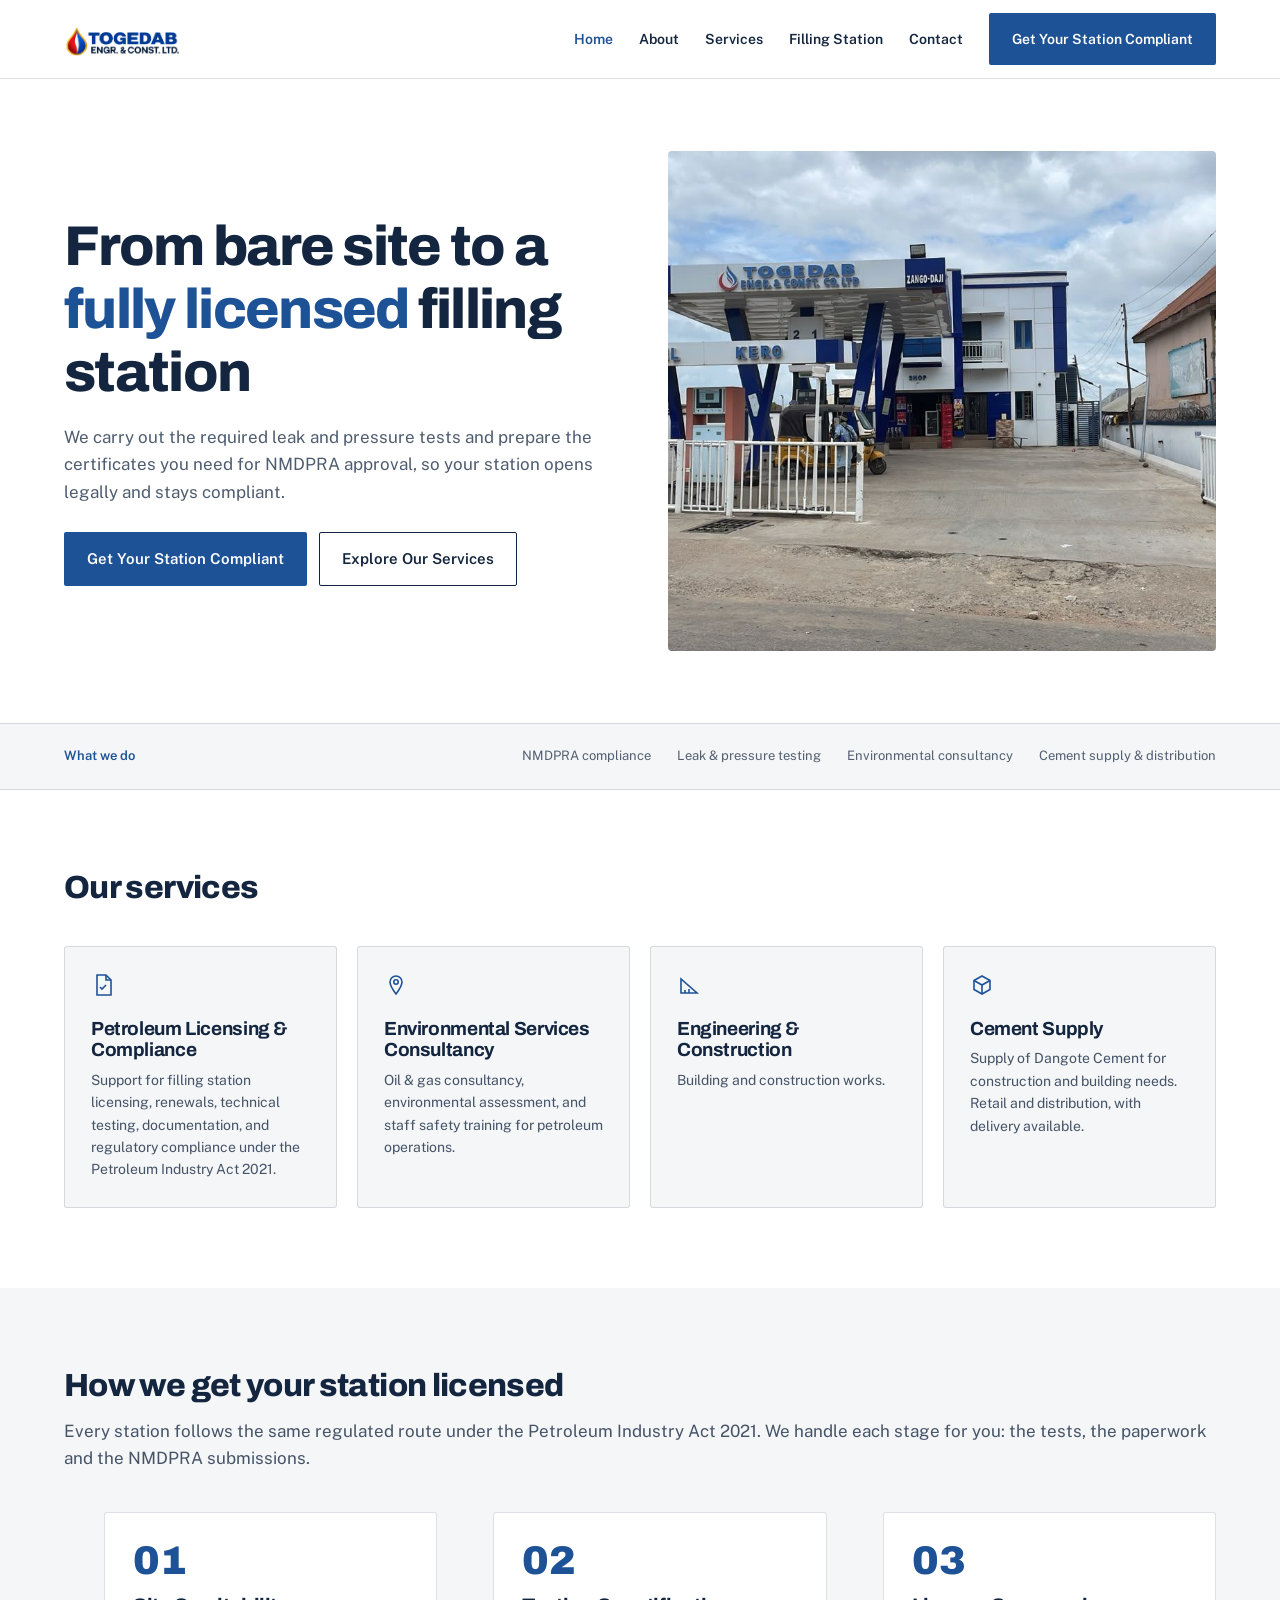
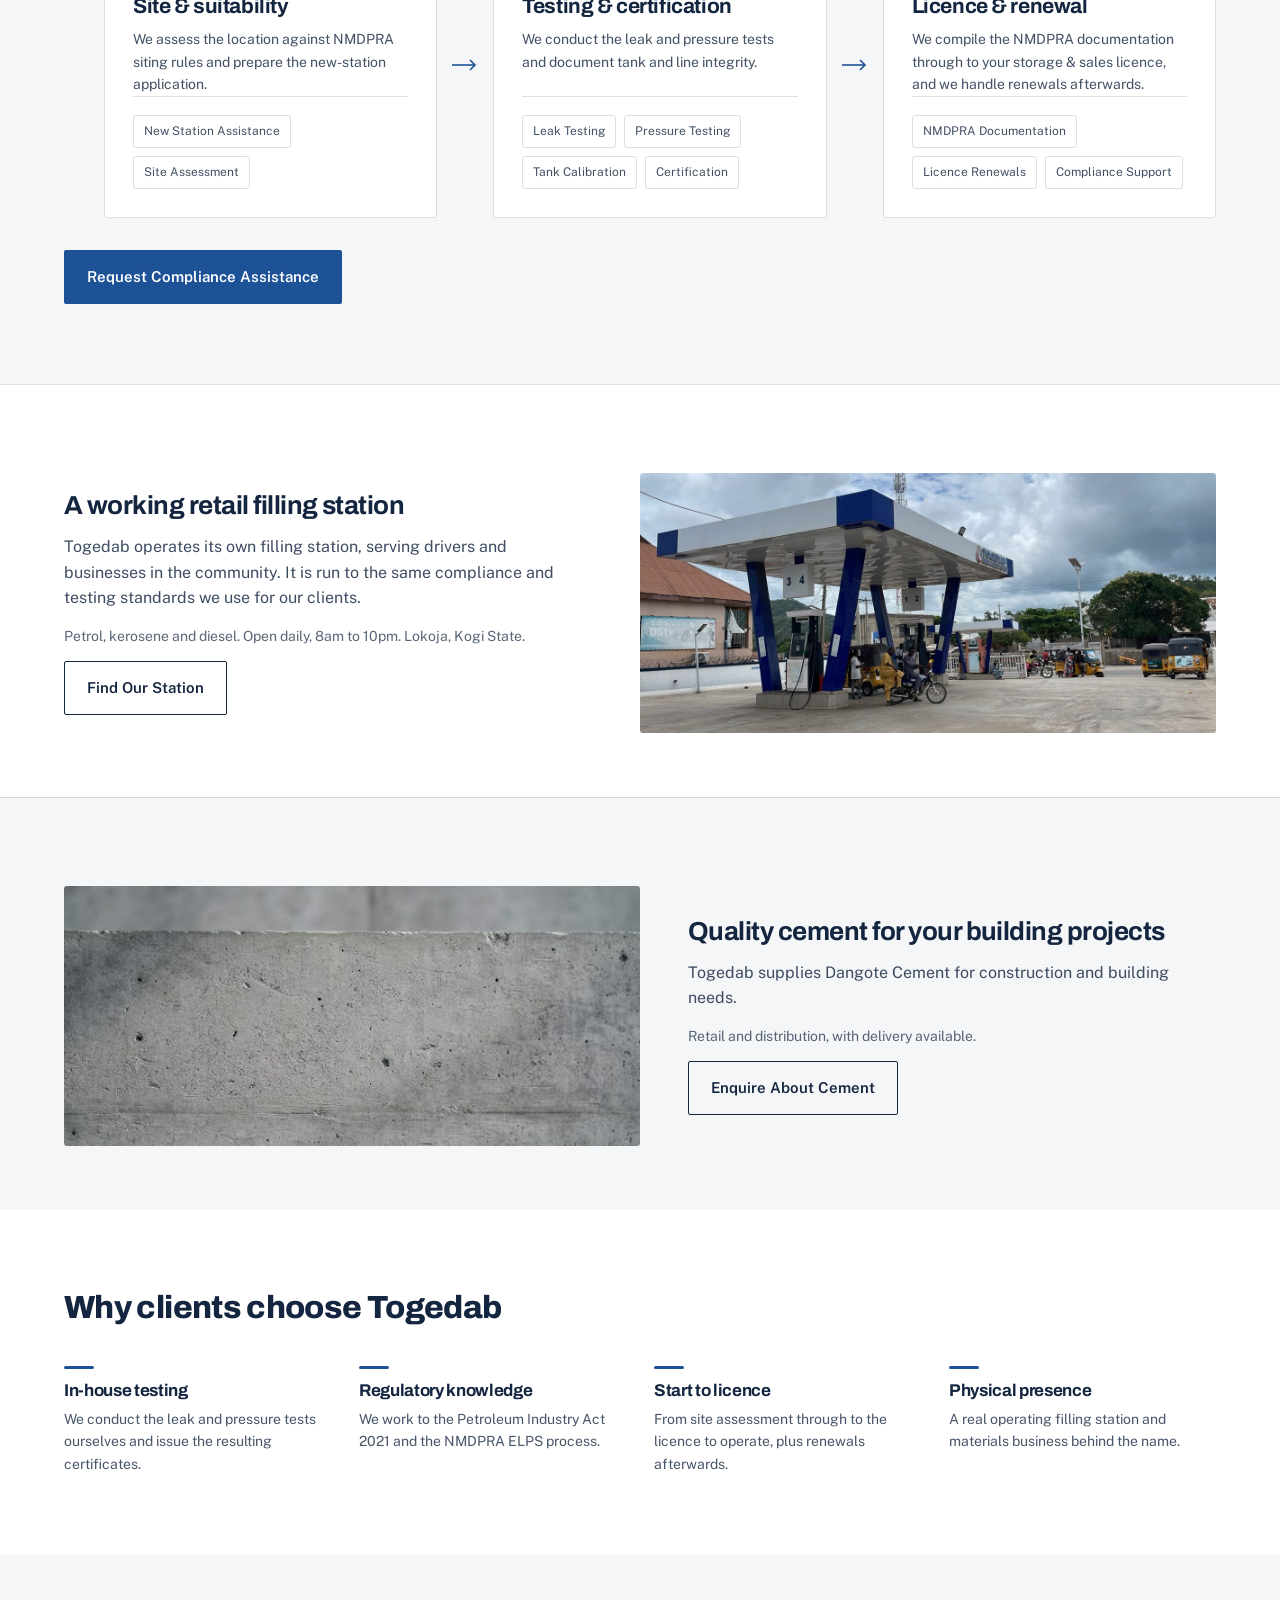
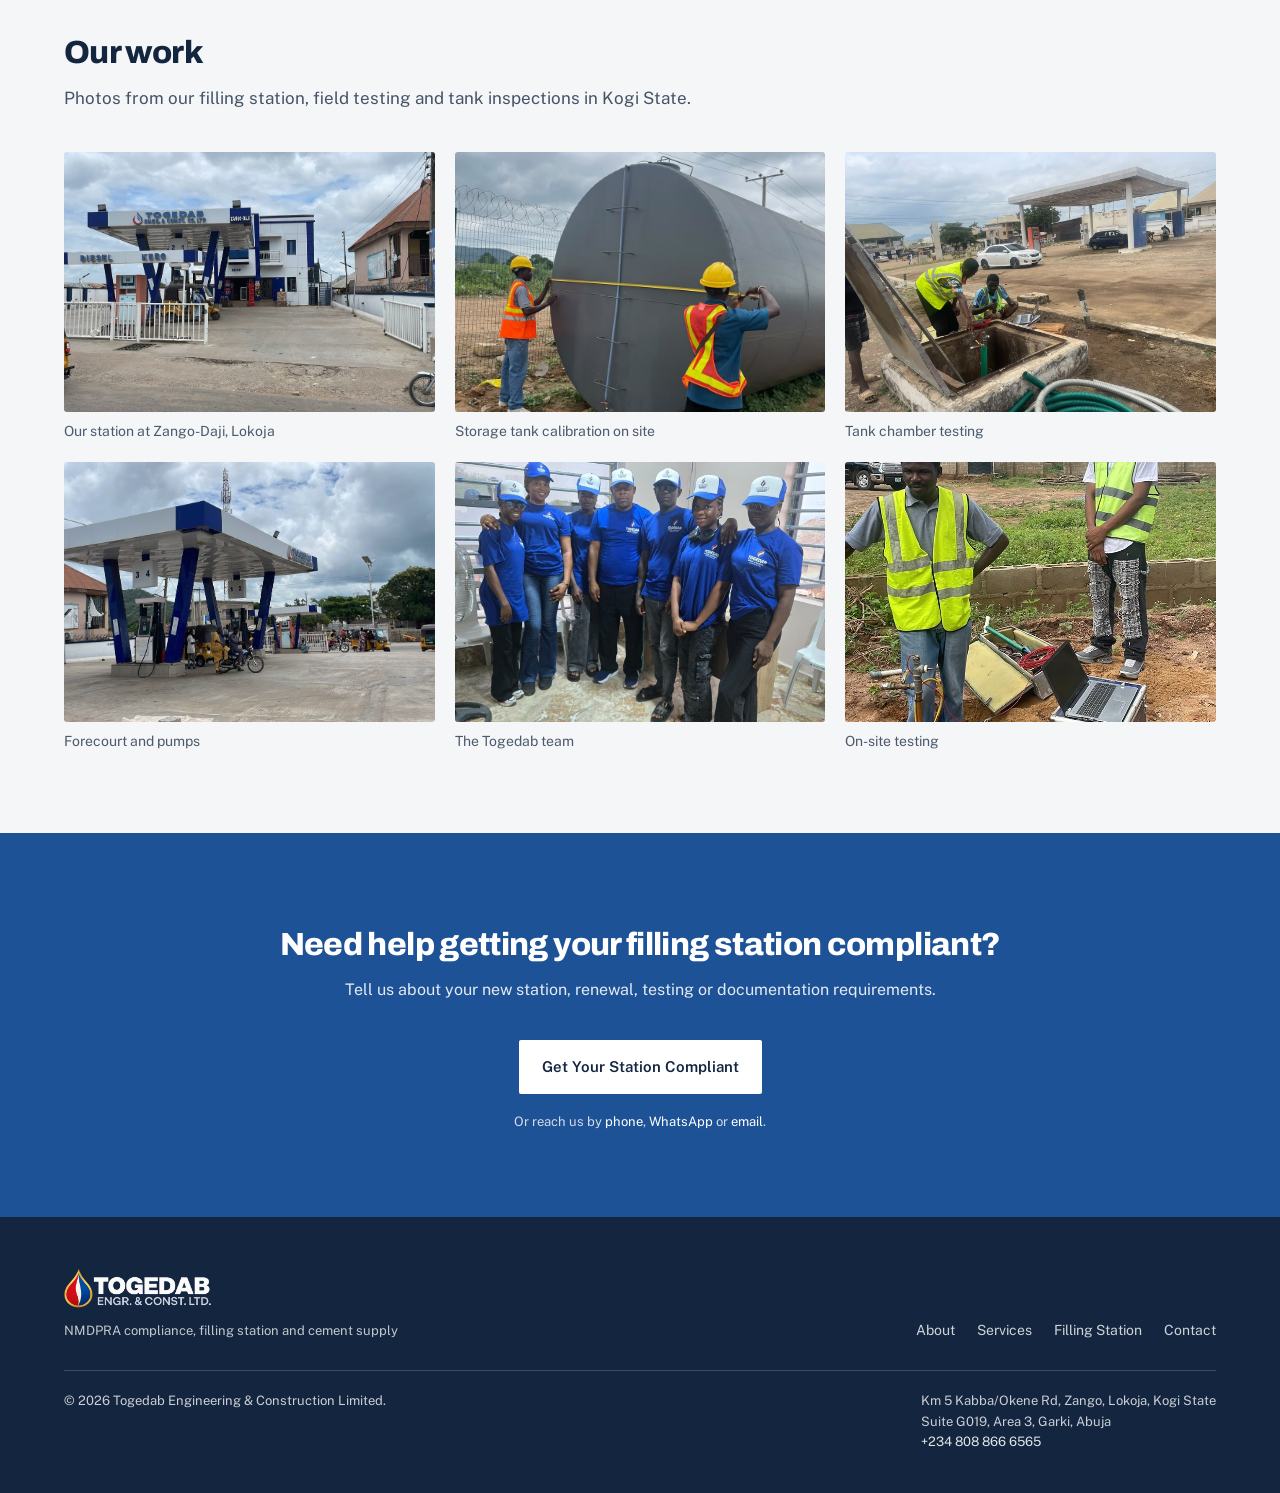
==== index.html @ 9b29d30e "Initial commit" ====
<!DOCTYPE html>
<html lang="en">
<head>
<meta charset="utf-8">
<meta name="viewport" content="width=device-width, initial-scale=1">
<title>Togedab Engineering &amp; Construction Limited | NMDPRA licensing &amp; compliance, Lokoja</title>
<meta name="description" content="Togedab helps filling-station owners meet NMDPRA licensing and compliance requirements, including leak and pressure testing, tank calibration and documentation. We also run our own station in Lokoja and supply Dangote Cement.">
<link rel="icon" href="images/favicon.png">
<link rel="preconnect" href="https://fonts.googleapis.com">
<link rel="preconnect" href="https://fonts.gstatic.com" crossorigin>
<link href="https://fonts.googleapis.com/css2?family=Archivo:wght@700;800;900&family=Public+Sans:wght@400;600;700&display=swap" rel="stylesheet">
<link rel="stylesheet" href="style.css">
</head>
<body>
<a class="skip-link" href="#main">Skip to content</a>

<header class="site-header">
  <div class="wrap">
    <a class="brand" href="index.html" aria-label="Togedab home">
      <img src="images/logo.png" alt="Togedab Engineering &amp; Construction Company Ltd">
    </a>
    <button class="nav-toggle" type="button" aria-expanded="false" aria-controls="primary-nav" aria-label="Menu">
      <svg width="24" height="24" viewBox="0 0 24 24" fill="none" stroke="currentColor" stroke-width="1.8"><path d="M3 6h18M3 12h18M3 18h18"/></svg>
    </button>
    <nav class="nav" id="primary-nav">
      <a href="index.html" aria-current="page">Home</a>
      <a href="about.html">About</a>
      <a href="services.html">Services</a>
      <a href="filling-station.html">Filling Station</a>
      <a href="contact.html">Contact</a>
      <a class="btn btn--primary" href="contact.html">Get Your Station Compliant</a>
    </nav>
  </div>
</header>

<main id="main">

  <!-- Hero -->
  <section class="hero">
    <div class="wrap">
      <div>
        <h1>From bare site to a <span class="accent">fully licensed</span> filling station</h1>
        <p class="lede">We carry out the required leak and pressure tests and prepare the certificates you need for NMDPRA approval, so your station opens legally and stays compliant.</p>
        <div class="hero-actions">
          <a class="btn btn--primary" href="contact.html">Get Your Station Compliant</a>
          <a class="btn btn--ghost" href="services.html">Explore Our Services</a>
        </div>
              </div>
      <div class="hero-photo">
        <img src="images/station-front.jpg" width="660" height="500"
             alt="The Togedab filling station at Zango-Daji, Lokoja, showing the branded forecourt canopy.">
      </div>
    </div>
  </section>

  <!-- Capabilities -->
  <div class="capabilities">
    <div class="wrap">
      <p class="label">What we do</p>
      <ul>
        <li>NMDPRA compliance</li>
        <li>Leak &amp; pressure testing</li>
        <li>Environmental consultancy</li>
        <li>Cement supply &amp; distribution</li>
      </ul>
    </div>
  </div>

  <!-- What we do -->
  <section class="section section--white">
    <div class="wrap">
      <div class="section-head">
        <h2>Our services</h2>
      </div>
      <div class="grid grid--4">
        <article class="card">
          <div class="icon"><svg width="24" height="24" viewBox="0 0 24 24" fill="none" stroke="currentColor" stroke-width="1.6"><path d="M6 2h9l5 5v15H6z"/><path d="M15 2v5h5"/><path d="M9 14l2 2 4-4"/></svg></div>
          <h3>Petroleum Licensing &amp; Compliance</h3>
          <p>Support for filling station licensing, renewals, technical testing, documentation, and regulatory compliance under the Petroleum Industry Act 2021.</p>
        </article>
        <article class="card">
          <div class="icon"><svg width="24" height="24" viewBox="0 0 24 24" fill="none" stroke="currentColor" stroke-width="1.6"><path d="M12 3a6 6 0 016 6c0 4-6 12-6 12S6 13 6 9a6 6 0 016-6z"/><circle cx="12" cy="9" r="2.2"/></svg></div>
          <h3>Environmental Services Consultancy</h3>
          <p>Oil &amp; gas consultancy, environmental assessment, and staff safety training for petroleum operations.</p>
        </article>
        <article class="card">
          <div class="icon"><svg width="24" height="24" viewBox="0 0 24 24" fill="none" stroke="currentColor" stroke-width="1.6"><path d="M4 20L20 20L4 6z"/><path d="M8 20v-3"/><path d="M12 20v-4"/></svg></div>
          <h3>Engineering &amp; Construction</h3>
          <p>Building and construction works.</p>
        </article>
        <article class="card">
          <div class="icon"><svg width="24" height="24" viewBox="0 0 24 24" fill="none" stroke="currentColor" stroke-width="1.6"><path d="M12 3l8 4.5v9L12 21l-8-4.5v-9z"/><path d="M4 7.5l8 4.5 8-4.5"/><path d="M12 12v9"/></svg></div>
          <h3>Cement Supply</h3>
          <p>Supply of Dangote Cement for construction and building needs. Retail and distribution, with delivery available.</p>
        </article>
      </div>
    </div>
  </section>

  <!-- Process -->
  <section class="section section--paper">
    <div class="wrap">
      <div class="section-head">
        <h2>How we get your station licensed</h2>
        <p>Every station follows the same regulated route under the Petroleum Industry Act 2021. We handle each stage for you: the tests, the paperwork and the NMDPRA submissions.</p>
      </div>

      <ol class="process">
        <li class="step">
          <span class="num">01</span>
          <h3>Site &amp; suitability</h3>
          <p>We assess the location against NMDPRA siting rules and prepare the new-station application.</p>
          <div class="tags"><span>New Station Assistance</span><span>Site Assessment</span></div>
        </li>
        <li class="arrow" aria-hidden="true">
          <svg width="26" height="14" viewBox="0 0 26 14" fill="none" stroke="currentColor" stroke-width="1.6"><path d="M0 7h23"/><path d="M18 2l5 5-5 5"/></svg>
        </li>
        <li class="step">
          <span class="num">02</span>
          <h3>Testing &amp; certification</h3>
          <p>We conduct the leak and pressure tests and document tank and line integrity.</p>
          <div class="tags"><span>Leak Testing</span><span>Pressure Testing</span><span>Tank Calibration</span><span>Certification</span></div>
        </li>
        <li class="arrow" aria-hidden="true">
          <svg width="26" height="14" viewBox="0 0 26 14" fill="none" stroke="currentColor" stroke-width="1.6"><path d="M0 7h23"/><path d="M18 2l5 5-5 5"/></svg>
        </li>
        <li class="step">
          <span class="num">03</span>
          <h3>Licence &amp; renewal</h3>
          <p>We compile the NMDPRA documentation through to your storage &amp; sales licence, and we handle renewals afterwards.</p>
          <div class="tags"><span>NMDPRA Documentation</span><span>Licence Renewals</span><span>Compliance Support</span></div>
        </li>
      </ol>

      <p style="margin-top:32px"><a class="btn btn--primary" href="contact.html">Request Compliance Assistance</a></p>
    </div>
  </section>

  <!-- Filling station -->
  <section class="split">
    <div class="split__copy">
      <h2>A working retail filling station</h2>
      <p>Togedab operates its own filling station, serving drivers and businesses in the community. It is run to the same compliance and testing standards we use for our clients.</p>
      <p class="meta">Petrol, kerosene and diesel. Open daily, 8am to 10pm. Lokoja, Kogi State.</p>
      <a class="btn btn--ghost" href="filling-station.html">Find Our Station</a>
    </div>
    <div class="split__media">
      <img src="images/forecourt.jpg" alt="Togedab filling station forecourt with fuel pumps and customers.">
    </div>
  </section>

  <!-- Cement -->
  <section class="split">
    <div class="split__media">
      <img src="images/cement.jpg" alt="Dangote Cement stock supplied by Togedab.">
    </div>
    <div class="split__copy">
      <h2>Quality cement for your building projects</h2>
      <p>Togedab supplies Dangote Cement for construction and building needs.</p>
      <p class="meta">Retail and distribution, with delivery available.</p>
      <a class="btn btn--ghost" href="contact.html">Enquire About Cement</a>
    </div>
  </section>

  <!-- Why -->
  <section class="section section--white">
    <div class="wrap">
      <div class="section-head">
        <h2>Why clients choose Togedab</h2>
      </div>
      <div class="points">
        <div class="point"><div class="rule"></div><h3>In-house testing</h3><p>We conduct the leak and pressure tests ourselves and issue the resulting certificates.</p></div>
        <div class="point"><div class="rule"></div><h3>Regulatory knowledge</h3><p>We work to the Petroleum Industry Act 2021 and the NMDPRA ELPS process.</p></div>
        <div class="point"><div class="rule"></div><h3>Start to licence</h3><p>From site assessment through to the licence to operate, plus renewals afterwards.</p></div>
        <div class="point"><div class="rule"></div><h3>Physical presence</h3><p>A real operating filling station and materials business behind the name.</p></div>
      </div>
    </div>
  </section>

  <!-- Proof of work -->
  <section class="section section--paper">
    <div class="wrap">
      <div class="section-head">
        <h2>Our work</h2>
        <p>Photos from our filling station, field testing and tank inspections in Kogi State.</p>
      </div>
      <div class="gallery">
        <figure class="shot"><img src="images/station-front.jpg" alt="Togedab station at Zango-Daji, Lokoja."><figcaption>Our station at Zango-Daji, Lokoja</figcaption></figure>
        <figure class="shot"><img src="images/tank-calibration.jpg" alt="Technicians measuring a storage tank during calibration."><figcaption>Storage tank calibration on site</figcaption></figure>
        <figure class="shot"><img src="images/tank-chamber.jpg" alt="Staff working in an open tank chamber during testing."><figcaption>Tank chamber testing</figcaption></figure>
        <figure class="shot"><img src="images/forecourt.jpg" alt="Forecourt and fuel pumps at the Togedab station."><figcaption>Forecourt and pumps</figcaption></figure>
        <figure class="shot"><img src="images/team.jpg" alt="The Togedab team in branded uniforms."><figcaption>The Togedab team</figcaption></figure>
        <figure class="shot"><img src="images/onsite-testing.jpg" alt="Field technicians with testing equipment on site."><figcaption>On-site testing</figcaption></figure>
      </div>
    </div>
  </section>

  <!-- CTA -->
  <section class="cta-band">
    <div class="wrap">
      <h2>Need help getting your filling station compliant?</h2>
      <p>Tell us about your new station, renewal, testing or documentation requirements.</p>
      <p><a class="btn btn--onDark" href="contact.html">Get Your Station Compliant</a></p>
      <p class="channels">
        Or reach us by <a href="tel:+2348088666565">phone</a>,
        <a href="https://wa.me/2347034444424">WhatsApp</a> or
        <a href="mailto:togedabtea@gmail.com">email</a>.
      </p>
    </div>
  </section>

</main>

<footer class="site-footer">
  <div class="wrap">
    <div class="top">
      <div>
        <img class="logo" src="images/logo-light.png" alt="Togedab Engineering &amp; Construction Company Ltd">
        <p class="tagline">NMDPRA compliance, filling station and cement supply</p>
      </div>
      <nav aria-label="Footer">
        <a href="about.html">About</a>
        <a href="services.html">Services</a>
        <a href="filling-station.html">Filling Station</a>
        <a href="contact.html">Contact</a>
      </nav>
    </div>
    <hr>
    <div class="bottom">
      <p>&copy; <span data-year>2026</span> Togedab Engineering &amp; Construction Limited.</p>
      <p>Km 5 Kabba/Okene Rd, Zango, Lokoja, Kogi State<br>Suite G019, Area 3, Garki, Abuja<br><a href="tel:+2348088666565">+234 808 866 6565</a></p>
    </div>
  </div>
</footer>

<div class="action-bar">
  <a class="icon-btn" href="tel:+2348088666565" aria-label="Call Togedab">
    <svg width="22" height="22" viewBox="0 0 24 24" fill="none" stroke="currentColor" stroke-width="1.7"><path d="M22 16.9v3a2 2 0 01-2.2 2 19.8 19.8 0 01-8.6-3.1 19.5 19.5 0 01-6-6 19.8 19.8 0 01-3.1-8.7A2 2 0 014.1 2h3a2 2 0 012 1.7c.1.9.3 1.8.6 2.6a2 2 0 01-.5 2.1L8 9.6a16 16 0 006 6l1.2-1.2a2 2 0 012.1-.5c.8.3 1.7.5 2.6.6a2 2 0 011.7 2z"/></svg>
  </a>
  <a class="icon-btn" href="https://wa.me/2347034444424" aria-label="Message Togedab on WhatsApp">
    <svg width="22" height="22" viewBox="0 0 24 24" fill="none" stroke="#1FA855" stroke-width="1.7"><path d="M21 11.5a8.5 8.5 0 01-12.5 7.5L3 21l2-5.5A8.5 8.5 0 1121 11.5z"/></svg>
  </a>
  <a class="btn btn--primary" href="contact.html">Get Your Station Compliant</a>
</div>

<script src="main.js"></script>
</body>
</html>
---- style.css ----
/* Togedab Engineering & Construction Limited */

:root {
  /* Colour */
  --ink:        #13253F;   /* deep navy: body text, dark sections */
  --primary:    #1E5296;   /* logo blue: buttons, links, accents */
  --primary-2:  #2E68B4;   /* hover / lighter royal */
  --white:      #FFFFFF;
  --paper:      #F5F6F7;   /* light grey section background */
  --flame:      #C43B2C;   /* logo red: logo only, never UI */
  --line:       rgba(19, 37, 63, 0.14);
  --line-dark:  rgba(255, 255, 255, 0.18);

  /* Type */
  --display: "Archivo", "Segoe UI", system-ui, sans-serif;
  --body:    "Public Sans", "Segoe UI", system-ui, sans-serif;

  /* Space */
  --gutter: 64px;
  --section-y: 80px;
  --radius: 3px;
  --maxw: 1312px;
}

/* ---------- Reset ---------- */
*, *::before, *::after { box-sizing: border-box; }
html { -webkit-text-size-adjust: 100%; scroll-behavior: smooth; }
body {
  margin: 0;
  font-family: var(--body);
  font-size: 16px;
  line-height: 1.6;
  color: var(--ink);
  background: var(--white);
  -webkit-font-smoothing: antialiased;
}
img { max-width: 100%; display: block; }
a { color: var(--primary); text-decoration: none; }
a:hover { text-decoration: underline; }
h1, h2, h3, h4 { font-family: var(--display); margin: 0; line-height: 1.12; letter-spacing: -0.02em; }
p { margin: 0; }
ul { margin: 0; padding: 0; list-style: none; }

/* Accessible focus: visible on both light and dark backgrounds */
:focus-visible {
  outline: 3px solid var(--primary-2);
  outline-offset: 2px;
  border-radius: 2px;
}
.section--dark :focus-visible,
.site-footer :focus-visible { outline-color: #9CC3F0; }

.skip-link {
  position: absolute; left: -9999px; top: 0;
  background: var(--primary); color: #fff; padding: 12px 18px; z-index: 200;
}
.skip-link:focus { left: 8px; top: 8px; }

/* ---------- Layout ---------- */
.wrap { max-width: var(--maxw); margin: 0 auto; padding: 0 var(--gutter); }
.section { padding: var(--section-y) 0; }
.section--paper { background: var(--paper); }
.section--white { background: var(--white); }
.section--dark { background: var(--ink); color: var(--white); }
.section--primary { background: var(--primary); color: var(--white); }

.section-head { margin-bottom: 40px; }
.eyebrow {
  font-family: var(--body);
  font-size: 13px;
  font-weight: 600;
  color: var(--primary);
  margin-bottom: 10px;
}
.section--dark .eyebrow, .section--primary .eyebrow { color: rgba(255,255,255,.8); }
.section-head h2 { font-size: clamp(26px, 3.2vw, 32px); font-weight: 800; }
.section-head p { margin-top: 14px; color: rgba(19,37,63,.78); font-size: 17px; }
.section--dark .section-head p, .section--primary .section-head p { color: rgba(255,255,255,.85); }

/* ---------- Header ---------- */
.site-header {
  position: sticky; top: 0; z-index: 100;
  background: var(--white);
  border-bottom: 1px solid var(--line);
}
.site-header .wrap {
  display: flex; align-items: center; justify-content: space-between;
  min-height: 78px; gap: 24px;
}
.brand { display: inline-flex; align-items: center; }
.brand img { height: 34px; width: auto; }
.nav { display: flex; align-items: center; gap: 26px; }
.nav a { color: var(--ink); font-size: 14px; font-weight: 600; text-decoration: none; }
.nav a:hover { color: var(--primary); text-decoration: none; }
.nav a[aria-current="page"] { color: var(--primary); }
.nav a.btn--primary, .nav a.btn--primary:hover { color: #fff; }

.nav-toggle {
  display: none; background: none; border: 0; padding: 8px; cursor: pointer;
  color: var(--ink);
}

/* ---------- Buttons ---------- */
.btn {
  display: inline-flex; align-items: center; justify-content: center;
  padding: 14px 22px; border-radius: 2px;
  font-family: var(--body); font-size: 15px; font-weight: 600;
  border: 1px solid transparent; cursor: pointer; text-decoration: none;
  transition: background-color .18s ease, color .18s ease, border-color .18s ease;
}
.btn:hover { text-decoration: none; }
.btn--primary { background: var(--primary); color: #fff; }
.btn--primary:hover { background: var(--primary-2); }
.btn--ghost { background: transparent; color: var(--ink); border-color: var(--ink); }
.btn--ghost:hover { background: var(--ink); color: #fff; }
.btn--onDark { background: #fff; color: var(--ink); }
.btn--onDark:hover { background: var(--paper); }
.btn--block { width: 100%; }

/* ---------- Hero ---------- */
.hero { background: var(--white); padding: 72px 0; }
.hero .wrap { display: grid; grid-template-columns: 1fr 1fr; gap: 56px; align-items: center; }
.hero h1 { font-size: clamp(34px, 5vw, 56px); font-weight: 800; letter-spacing: -0.03em; }
.hero h1 .accent { color: var(--primary); }
.hero p.lede { margin-top: 20px; color: rgba(19,37,63,.75); font-size: 17px; }
.hero-actions { display: flex; flex-wrap: wrap; gap: 12px; margin-top: 26px; }
.hero-meta { margin-top: 22px; font-size: 13px; color: rgba(19,37,63,.62); }
.hero-photo { border-radius: 4px; overflow: hidden; }
.hero-photo img { width: 100%; height: 500px; object-fit: cover; }

/* ---------- Capability strip ---------- */
.capabilities { background: var(--paper); border-block: 1px solid var(--line); }
.capabilities .wrap {
  display: flex; flex-wrap: wrap; align-items: center; justify-content: space-between;
  gap: 16px 28px; padding-block: 22px;
}
.capabilities .label { font-size: 13px; font-weight: 600; color: var(--primary); }
.capabilities ul { display: flex; flex-wrap: wrap; gap: 14px 26px; }
.capabilities li { font-size: 13px; color: rgba(19,37,63,.72); }

/* ---------- Card grids ---------- */
.grid { display: grid; gap: 20px; }
.grid--4 { grid-template-columns: repeat(4, 1fr); }
.grid--3 { grid-template-columns: repeat(3, 1fr); }
.grid--2 { grid-template-columns: repeat(2, 1fr); }

.card {
  background: var(--paper);
  border: 1px solid var(--line);
  border-radius: var(--radius);
  padding: 26px;
}
.section--paper .card { background: var(--white); }
.card .icon { color: var(--primary); margin-bottom: 14px; }
.card h3 { font-size: 19px; font-weight: 700; margin-bottom: 8px; }
.card p { font-size: 14px; color: rgba(19,37,63,.78); }

/* ---------- Process ---------- */
.process { display: grid; grid-template-columns: 1fr auto 1fr auto 1fr; align-items: stretch; gap: 0; }
.step {
  background: var(--white); border: 1px solid var(--line); border-radius: var(--radius);
  padding: 28px; display: flex; flex-direction: column;
}
.step .num { font-family: var(--display); font-size: 40px; font-weight: 900; color: var(--primary); line-height: 1; }
.step h3 { font-size: 21px; font-weight: 700; margin: 14px 0 10px; }
.step p { font-size: 14px; color: rgba(19,37,63,.8); }
.step .tags { display: flex; flex-wrap: wrap; gap: 8px; margin-top: auto; padding-top: 18px; border-top: 1px solid var(--line); }
.step .tags span {
  font-size: 12px; padding: 6px 10px; border: 1px solid var(--line);
  border-radius: 3px; color: rgba(19,37,63,.8);
}
.arrow { display: flex; align-items: center; justify-content: center; width: 56px; color: var(--primary); }

/* ---------- Split sections ---------- */
.split {
  display: grid; grid-template-columns: 1fr 1fr; align-items: center;
  padding: 88px max(var(--gutter), calc((100% - var(--maxw)) / 2 + var(--gutter))) 64px;
  border-top: 1px solid var(--line);
}
.split + .split { background: var(--paper); }
.split__media { height: 260px; border-radius: var(--radius); overflow: hidden; background: var(--paper); }
.split__media img { width: 100%; height: 100%; object-fit: cover; }
.split__copy { padding: 0 0 0 48px; display: flex; flex-direction: column; justify-content: center; gap: 14px; }
.split__copy:first-child { padding: 0 48px 0 0; }
.split__copy h2 { font-size: clamp(22px, 2.6vw, 26px); font-weight: 700; }
.split__copy p { color: rgba(19,37,63,.82); }
.split__copy .meta { font-size: 14px; color: rgba(19,37,63,.7); }
.split__copy .btn { align-self: flex-start; }

/* ---------- Why / points ---------- */
.points { display: grid; grid-template-columns: repeat(4, 1fr); gap: 28px; }
.point .rule { width: 30px; height: 3px; background: var(--primary); border-radius: 2px; margin-bottom: 12px; }
.point h3 { font-size: 17px; font-weight: 700; margin-bottom: 8px; }
.point p { font-size: 14px; color: rgba(19,37,63,.78); }

/* ---------- Gallery ---------- */
.gallery { display: grid; grid-template-columns: repeat(3, 1fr); gap: 20px; }
.shot img { width: 100%; height: 260px; object-fit: cover; border-radius: var(--radius); }
.shot figcaption { margin-top: 8px; font-size: 14px; color: rgba(19,37,63,.75); }
.shot { margin: 0; }

/* ---------- CTA band ---------- */
.cta-band { background: var(--primary); color: #fff; text-align: center; padding: 84px 0; }
.cta-band h2 { font-size: clamp(24px, 3vw, 32px); font-weight: 800; margin: 10px auto 0; }
.cta-band p { margin: 14px auto 0; color: rgba(255,255,255,.88); }
.cta-band .btn { margin-top: 24px; }
.cta-band .channels { margin-top: 18px; font-size: 13px; color: rgba(255,255,255,.8); }
.cta-band .channels a { color: #fff; }

/* ---------- Footer ---------- */
.site-footer { background: var(--ink); color: #fff; padding: 52px 0 40px; }
.site-footer .top { display: flex; justify-content: space-between; align-items: flex-end; gap: 24px; flex-wrap: wrap; }
.site-footer img.logo { height: 44px; width: auto; }
.site-footer .tagline { margin-top: 8px; font-size: 13px; color: rgba(255,255,255,.75); }
.site-footer nav { display: flex; gap: 22px; flex-wrap: wrap; }
.site-footer nav a { color: rgba(255,255,255,.8); font-size: 14px; }
.site-footer nav a:hover { color: #fff; }
.site-footer hr { border: 0; border-top: 1px solid var(--line-dark); margin: 28px 0 20px; }
.site-footer .bottom { display: flex; justify-content: space-between; gap: 18px; flex-wrap: wrap; font-size: 13px; color: rgba(255,255,255,.78); }
.site-footer .bottom a { color: rgba(255,255,255,.88); }

/* ---------- Contact ---------- */
.contact-grid { display: grid; grid-template-columns: 1.4fr 1fr; gap: 40px; align-items: start; }
.form-card { background: var(--white); border: 1px solid var(--line); border-radius: var(--radius); padding: 40px; }
.form-card h2 { font-size: 22px; font-weight: 700; margin-bottom: 8px; }
.field { display: flex; flex-direction: column; gap: 6px; margin-top: 18px; }
.field label { font-size: 14px; font-weight: 600; }
.field input, .field select, .field textarea {
  font-family: var(--body); font-size: 16px; color: var(--ink);
  padding: 13px 14px; border: 1px solid var(--line); border-radius: 2px;
  background: var(--paper); width: 100%;
}
.field textarea { min-height: 130px; resize: vertical; }
.field input::placeholder, .field textarea::placeholder { color: rgba(19,37,63,.55); }
.field-row { display: grid; grid-template-columns: 1fr 1fr; gap: 16px; }
.form-note { margin-top: 14px; font-size: 13px; color: rgba(19,37,63,.7); }
.form-status { margin-top: 14px; font-size: 14px; padding: 12px 14px; border-radius: 2px; display: none; }
.form-status.is-ok { display: block; background: #E8F1E9; color: #1F5130; border: 1px solid #A9CBB2; }
.form-status.is-err { display: block; background: #FBEAE8; color: #8A2318; border: 1px solid #E2AFA8; }

.channels-list { display: grid; gap: 12px; }
.channel {
  display: flex; gap: 14px; align-items: center;
  background: var(--white); border: 1px solid var(--line); border-radius: 2px;
  padding: 16px 18px; text-decoration: none; color: inherit;
}
.channel:hover { border-color: var(--primary); text-decoration: none; }
.channel .ico { color: var(--primary); flex: none; }
.channel .k { font-size: 13px; font-weight: 600; color: var(--primary); }
.channel .v { font-size: 16px; }
.map-embed { margin-top: 16px; border: 1px solid var(--line); border-radius: var(--radius); overflow: hidden; }
.map-embed iframe { display: block; width: 100%; height: 260px; border: 0; }

/* ---------- Page header ---------- */
.page-head { background: var(--white); padding: 72px 0 56px; }
.page-head h1 { font-size: clamp(30px, 4.4vw, 46px); font-weight: 800; }
.page-head p { margin-top: 14px; color: rgba(19,37,63,.75); font-size: 17px; }

/* ---------- Services list ---------- */
.svc-row { display: grid; grid-template-columns: 56px 1fr; gap: 24px; padding: 26px 0; border-top: 1px solid var(--line); }
.svc-row:first-child { border-top: 0; }
.svc-row .n { font-family: var(--display); font-size: 22px; font-weight: 800; color: var(--primary); }
.svc-row h3 { font-size: 20px; font-weight: 700; margin-bottom: 6px; }
.svc-row p { font-size: 15px; color: rgba(19,37,63,.8); }
.svc-row .more { display: inline-block; margin-top: 10px; font-size: 14px; font-weight: 600; }

/* ---------- Detail strip ---------- */
.detail-strip { display: grid; grid-template-columns: repeat(4, 1fr); }
.detail-strip .d { padding: 0 32px; border-left: 1px solid var(--line); }
.detail-strip .d:first-child { padding-left: 0; border-left: 0; }
.detail-strip .k { font-size: 13px; font-weight: 600; color: var(--primary); margin-bottom: 6px; }
.detail-strip .v { font-size: 16px; }

/* ---------- Stats ---------- */
.stats { display: flex; flex-wrap: wrap; gap: 36px; margin-top: 26px; }
.stat .n { font-family: var(--display); font-size: 40px; font-weight: 900; color: var(--primary); line-height: 1; }
.stat .l { font-size: 14px; color: rgba(19,37,63,.72); margin-top: 6px; }

/* ---------- Values ---------- */
.values { display: grid; grid-template-columns: repeat(3, 1fr); gap: 20px; margin-top: 8px; }
.value { border-top: 2px solid var(--primary); padding-top: 14px; }
.value h4 { font-size: 15px; font-weight: 600; color: var(--primary); font-family: var(--body); margin-bottom: 6px; }
.value p { font-size: 14px; color: rgba(19,37,63,.78); }
.values-title { font-size: 19px; font-weight: 700; margin: 40px 0 16px; }

/* ---------- Mobile action bar ---------- */
.action-bar {
  display: none;
  position: fixed; left: 0; right: 0; bottom: 0; z-index: 90;
  background: var(--white); border-top: 1px solid var(--line);
  padding: 12px 16px calc(12px + env(safe-area-inset-bottom, 0px));
  gap: 10px;
}
.action-bar .icon-btn {
  display: inline-flex; align-items: center; justify-content: center;
  width: 52px; height: 48px; border: 1px solid var(--line); border-radius: 2px;
  color: var(--primary); flex: none;
}
.action-bar .btn { flex: 1; }

/* ==========================================================================
   Responsive
   ========================================================================== */
@media (max-width: 1080px) {
  :root { --gutter: 40px; }
  .grid--4 { grid-template-columns: repeat(2, 1fr); }
  .points { grid-template-columns: repeat(2, 1fr); }
  .gallery { grid-template-columns: repeat(2, 1fr); }
  .contact-grid { grid-template-columns: 1fr; }
  .process { grid-template-columns: 1fr; gap: 16px; }
  .arrow { width: auto; height: 34px; transform: rotate(90deg); }
}

@media (max-width: 860px) {
  .hero .wrap { grid-template-columns: 1fr; gap: 32px; }
  .hero-photo img { height: 300px; }
  .split { grid-template-columns: 1fr; }
  .split { padding: 48px var(--gutter); gap: 24px; }
  .split__media { height: 220px; }
  .split__copy, .split__copy:first-child { padding: 0; }
  .grid--3, .grid--2 { grid-template-columns: 1fr; }
  .detail-strip { grid-template-columns: 1fr 1fr; gap: 20px 0; }
  .detail-strip .d { padding: 0 20px; }
  .detail-strip .d:nth-child(odd) { padding-left: 0; border-left: 0; }
  .values { grid-template-columns: 1fr; }
}

@media (max-width: 720px) {
  :root { --gutter: 20px; --section-y: 48px; }
  body { padding-bottom: 76px; }           /* clear the sticky action bar */
  .site-header .wrap { min-height: 58px; }
  .brand img { height: 30px; }

  .nav {
    position: fixed; inset: 58px 0 auto 0;
    flex-direction: column; align-items: stretch; gap: 0;
    background: var(--white); border-bottom: 1px solid var(--line);
    padding: 8px 20px 16px;
    display: none;
  }
  .nav.is-open { display: flex; }
  .nav a { padding: 14px 0; border-bottom: 1px solid var(--line); font-size: 16px; }
  .nav .btn { margin-top: 12px; }
  .nav-toggle { display: inline-flex; }

  .grid--4, .points { grid-template-columns: 1fr; }
  .gallery { grid-template-columns: 1fr 1fr; gap: 12px; }
  .shot img { height: 140px; }
  .shot figcaption { font-size: 12px; }
  .field-row { grid-template-columns: 1fr; }
  .form-card { padding: 24px; }
  .action-bar { display: flex; }
  .hero-actions .btn { width: 100%; }
  .stats { gap: 24px; }
  .stat .n { font-size: 32px; }
}

@media (prefers-reduced-motion: reduce) {
  html { scroll-behavior: auto; }
  * { transition-duration: 0.01ms !important; animation-duration: 0.01ms !important; }
}

@media print {
  .site-header, .action-bar, .cta-band { display: none; }
}
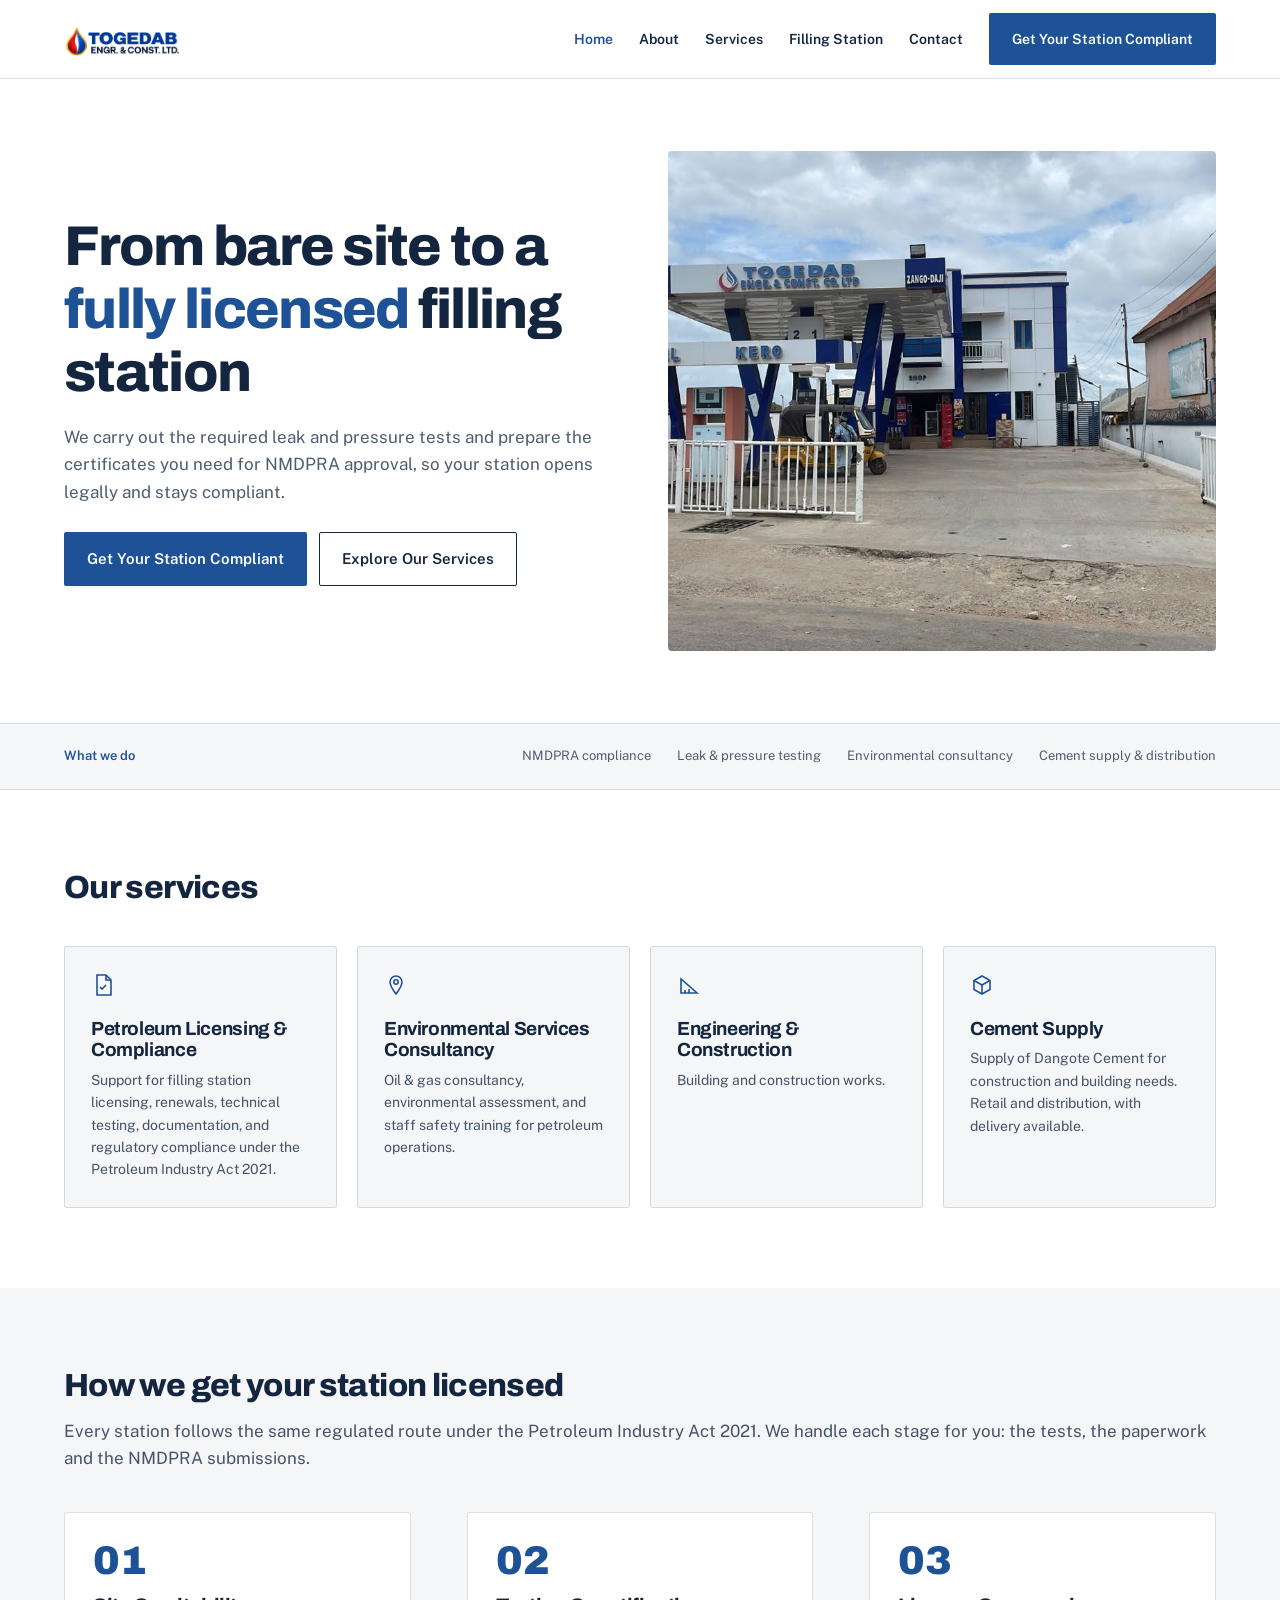
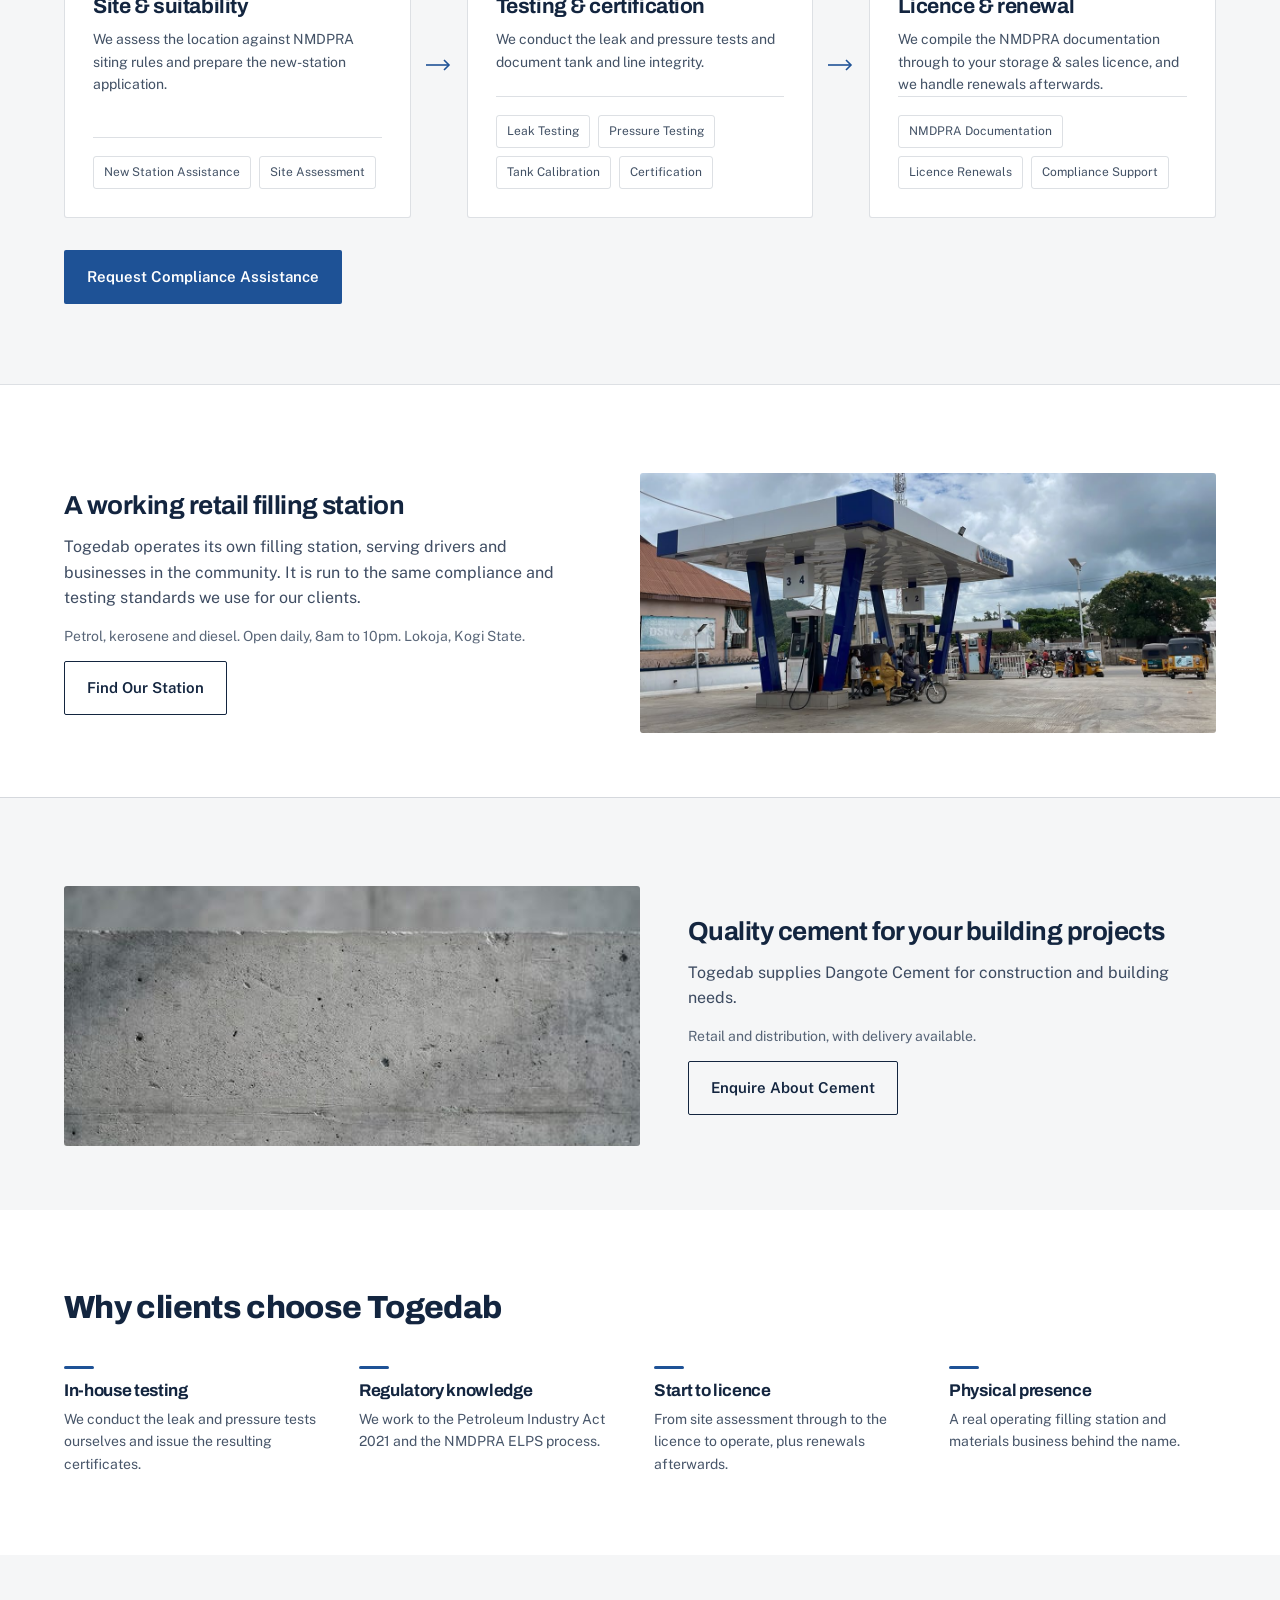
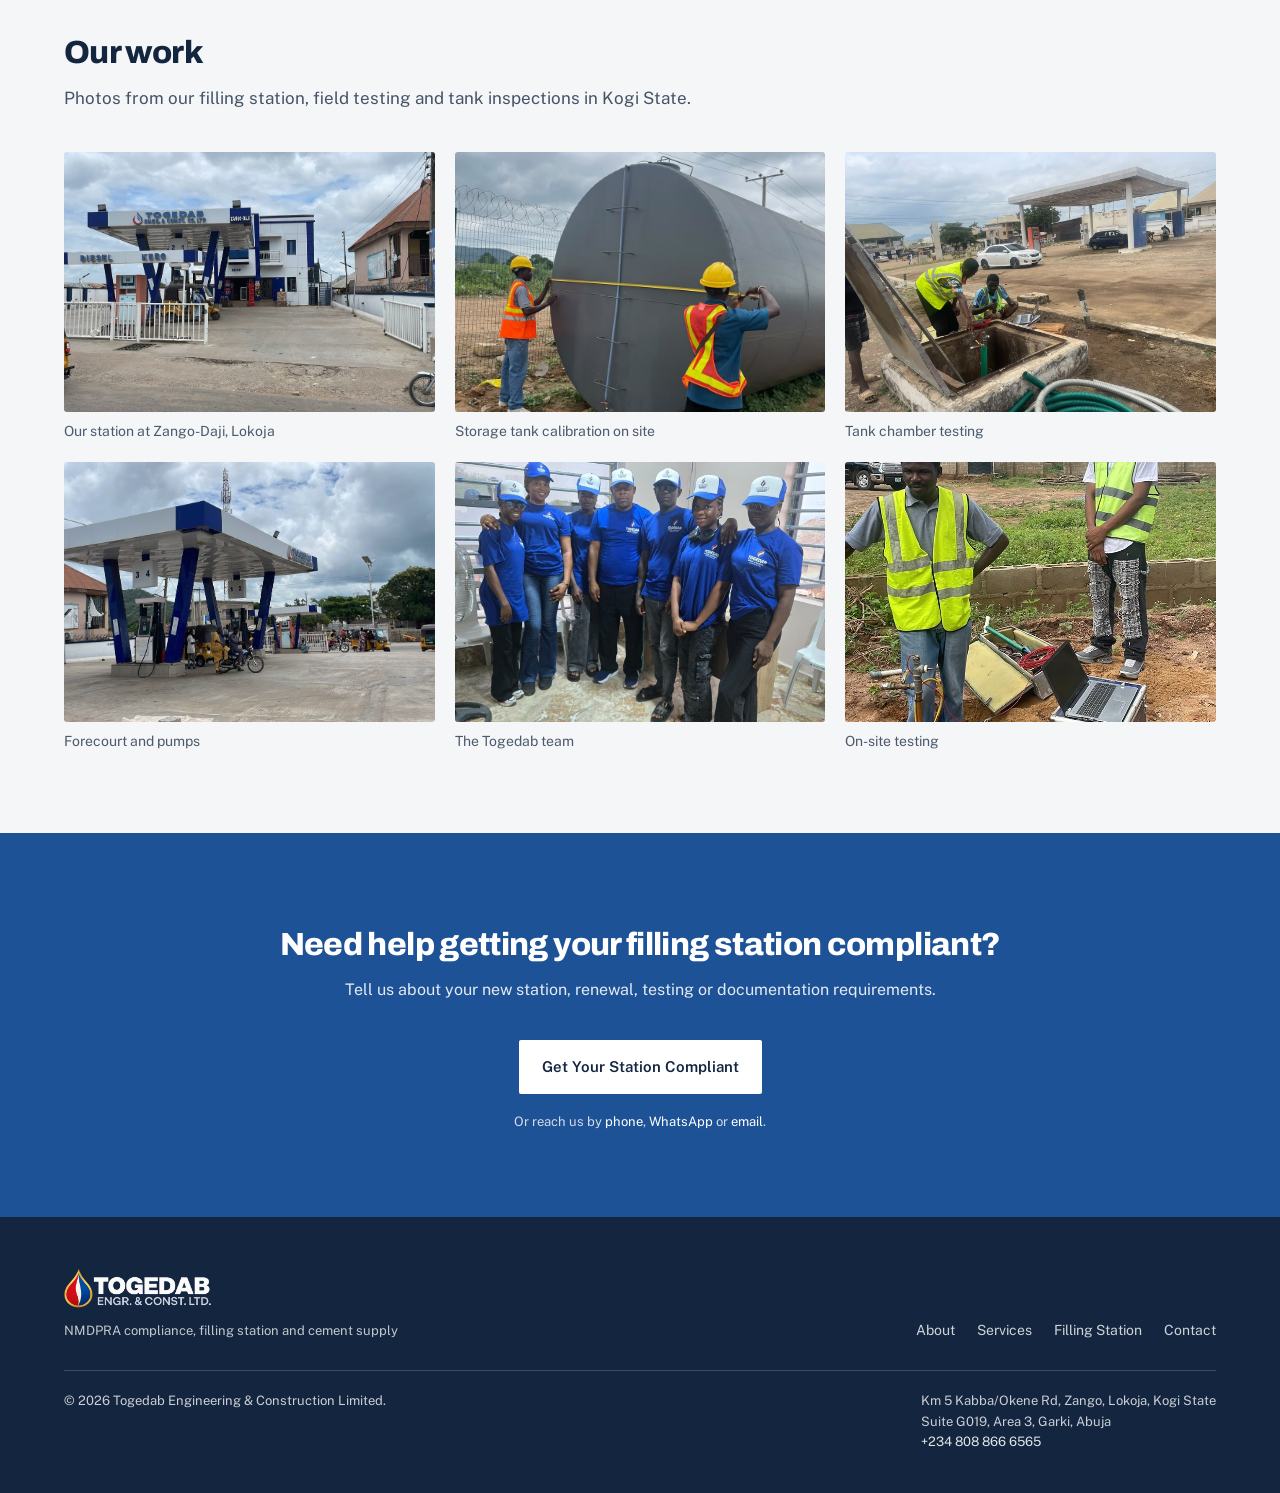
==== commit 78f5c56f: "Centre content on mobile and fit bottom bar on small phones Co-Authored-By: Claude Opus 5.5 <noreply" ====
--- a/index.html
+++ b/index.html
@@ -240,7 +240,7 @@
   <a class="icon-btn" href="https://wa.me/2347034444424" aria-label="Message Togedab on WhatsApp">
     <svg width="22" height="22" viewBox="0 0 24 24" fill="none" stroke="#1FA855" stroke-width="1.7"><path d="M21 11.5a8.5 8.5 0 01-12.5 7.5L3 21l2-5.5A8.5 8.5 0 1121 11.5z"/></svg>
   </a>
-  <a class="btn btn--primary" href="contact.html">Get Your Station Compliant</a>
+  <a class="btn btn--primary" href="contact.html">Get <span class="xs-hide">Your Station </span>Compliant</a>
 </div>
 
 <script src="main.js"></script>
--- a/style.css
+++ b/style.css
@@ -39,7 +39,7 @@
 a:hover { text-decoration: underline; }
 h1, h2, h3, h4 { font-family: var(--display); margin: 0; line-height: 1.12; letter-spacing: -0.02em; }
 p { margin: 0; }
-ul { margin: 0; padding: 0; list-style: none; }
+ul, ol { margin: 0; padding: 0; list-style: none; }
 
 /* Accessible focus: visible on both light and dark backgrounds */
 :focus-visible {
@@ -301,58 +301,313 @@
 /* ==========================================================================
    Responsive
    ========================================================================== */
+/* Tablet landscape and small laptops */
 @media (max-width: 1080px) {
-  :root { --gutter: 40px; }
+  :root { --gutter: 40px; --section-y: 64px; }
   .grid--4 { grid-template-columns: repeat(2, 1fr); }
-  .points { grid-template-columns: repeat(2, 1fr); }
+  .points { grid-template-columns: repeat(2, 1fr); gap: 28px 32px; }
   .gallery { grid-template-columns: repeat(2, 1fr); }
   .contact-grid { grid-template-columns: 1fr; }
-  .process { grid-template-columns: 1fr; gap: 16px; }
-  .arrow { width: auto; height: 34px; transform: rotate(90deg); }
+  .process { grid-template-columns: 1fr; gap: 12px; }
+  .arrow { width: auto; height: 28px; transform: rotate(90deg); }
+  .step .tags { margin-top: 18px; }
+  .hero .wrap { gap: 40px; }
+  .hero-photo img { height: 420px; }
+  .split__copy { padding-left: 32px; }
+  .split__copy:first-child { padding-right: 32px; }
+}
+
+/* Tablet portrait: menu collapses behind the toggle */
+@media (max-width: 960px) {
+  .site-header .wrap { min-height: 64px; }
+  .nav {
+    position: fixed; inset: 64px 0 auto 0;
+    flex-direction: column; align-items: stretch; gap: 0;
+    background: var(--white); border-bottom: 1px solid var(--line);
+    box-shadow: 0 12px 24px rgba(19, 37, 63, .08);
+    padding: 8px var(--gutter) 20px;
+    max-height: calc(100vh - 64px); overflow-y: auto;
+    display: none;
+  }
+  .nav.is-open { display: flex; }
+  .nav a { padding: 15px 0; border-bottom: 1px solid var(--line); font-size: 16px; }
+  .nav .btn { margin-top: 16px; border-bottom: 0; }
+  .nav-toggle { display: inline-flex; margin-right: -8px; }
 }
 
 @media (max-width: 860px) {
+  .hero { padding: 48px 0 56px; }
   .hero .wrap { grid-template-columns: 1fr; gap: 32px; }
-  .hero-photo img { height: 300px; }
-  .split { grid-template-columns: 1fr; }
-  .split { padding: 48px var(--gutter); gap: 24px; }
-  .split__media { height: 220px; }
+  .hero-photo img { height: 380px; }
+  .page-head { padding: 48px 0 40px; }
+  .split { grid-template-columns: 1fr; padding: 56px var(--gutter); gap: 28px; }
+  .split__media { order: -1; height: 320px; }
   .split__copy, .split__copy:first-child { padding: 0; }
-  .grid--3, .grid--2 { grid-template-columns: 1fr; }
-  .detail-strip { grid-template-columns: 1fr 1fr; gap: 20px 0; }
-  .detail-strip .d { padding: 0 20px; }
+  .grid--3, .grid--2 { grid-template-columns: 1fr 1fr; }
+  .detail-strip { grid-template-columns: 1fr 1fr; gap: 24px 0; }
+  .detail-strip .d { padding: 0 24px; }
   .detail-strip .d:nth-child(odd) { padding-left: 0; border-left: 0; }
-  .values { grid-template-columns: 1fr; }
-}
-
+  .values { grid-template-columns: 1fr 1fr; gap: 24px; }
+  .cta-band { padding: 64px 0; }
+}
+
+/* Phones */
 @media (max-width: 720px) {
-  :root { --gutter: 20px; --section-y: 48px; }
+  :root { --gutter: 20px; --section-y: 52px; }
   body { padding-bottom: 76px; }           /* clear the sticky action bar */
   .site-header .wrap { min-height: 58px; }
   .brand img { height: 30px; }
-
-  .nav {
-    position: fixed; inset: 58px 0 auto 0;
-    flex-direction: column; align-items: stretch; gap: 0;
-    background: var(--white); border-bottom: 1px solid var(--line);
-    padding: 8px 20px 16px;
-    display: none;
-  }
-  .nav.is-open { display: flex; }
-  .nav a { padding: 14px 0; border-bottom: 1px solid var(--line); font-size: 16px; }
-  .nav .btn { margin-top: 12px; }
-  .nav-toggle { display: inline-flex; }
-
-  .grid--4, .points { grid-template-columns: 1fr; }
+  .nav { inset: 58px 0 auto 0; max-height: calc(100vh - 58px); }
+
+  .hero { padding: 32px 0 44px; }
+  .hero h1 { font-size: clamp(32px, 9vw, 40px); }
+  .hero p.lede { font-size: 16px; margin-top: 16px; }
+  .hero-actions { margin-top: 24px; }
+  .hero-actions .btn { width: 100%; }
+  .hero-photo img { height: 240px; }
+  .page-head { padding: 36px 0 32px; }
+  .page-head h1 { font-size: clamp(30px, 8.5vw, 38px); }
+  .page-head p, .section-head p { font-size: 16px; }
+  .section-head { margin-bottom: 28px; }
+
+  .capabilities .wrap { padding-block: 20px; gap: 12px; }
+  .capabilities ul { gap: 8px; }
+  .capabilities li {
+    font-size: 13px; padding: 6px 12px; border: 1px solid var(--line);
+    border-radius: 999px; background: var(--white);
+  }
+
+  .grid--4, .grid--3, .grid--2, .points, .values { grid-template-columns: 1fr; }
+  .card { padding: 22px; }
+  .step { padding: 22px; }
+  .step .num { font-size: 34px; }
+
+  .split { padding: 44px var(--gutter); gap: 22px; }
+  .split__media { height: 220px; }
+  .split__copy .btn { align-self: stretch; }
+
   .gallery { grid-template-columns: 1fr 1fr; gap: 12px; }
-  .shot img { height: 140px; }
-  .shot figcaption { font-size: 12px; }
+  .shot img { height: 150px; }
+  .shot figcaption { font-size: 12px; margin-top: 6px; }
+  .gallery .shot:last-child:nth-child(odd) { grid-column: 1 / -1; }
+  .gallery .shot:last-child:nth-child(odd) img { height: 220px; }
+
+  .svc-row { grid-template-columns: 40px 1fr; gap: 14px; padding: 22px 0; }
+  .svc-row .n { font-size: 20px; }
+  .svc-row h3 { font-size: 18px; }
+
+  .detail-strip { grid-template-columns: 1fr; gap: 0; }
+  .detail-strip .d, .detail-strip .d:nth-child(odd) {
+    display: flex; justify-content: space-between; align-items: baseline; gap: 16px;
+    padding: 14px 0; border-left: 0; border-top: 1px solid var(--line);
+  }
+  .detail-strip .d:first-child { border-top: 0; padding-top: 0; }
+  .detail-strip .k { margin: 0; flex: none; }
+  .detail-strip .v { text-align: right; font-size: 15px; }
+
+  .stats { display: grid; grid-template-columns: repeat(3, 1fr); gap: 16px; }
+  .stat .n { font-size: 30px; }
+  .stat .l { font-size: 13px; }
+
   .field-row { grid-template-columns: 1fr; }
-  .form-card { padding: 24px; }
+  .form-card { padding: 24px 20px; }
+  .map-embed iframe { height: 220px; }
+
+  .cta-band { padding: 52px 0; }
+  .cta-band .btn { width: 100%; }
+  main .wrap > p > .btn { width: 100%; }
+
+  .site-footer { padding: 40px 0 28px; }
+  .site-footer .top { flex-direction: column; align-items: flex-start; }
+  .site-footer nav { gap: 12px 20px; }
+  .site-footer .bottom { flex-direction: column; gap: 12px; }
+
   .action-bar { display: flex; }
-  .hero-actions .btn { width: 100%; }
-  .stats { gap: 24px; }
-  .stat .n { font-size: 32px; }
+  .action-bar .btn { padding: 12px 14px; font-size: 14px; white-space: nowrap; }
+}
+
+/* Small phones */
+@media (max-width: 380px) {
+  .stats { gap: 8px; }
+  .stat { padding: 14px 8px; }
+  .stat .n { font-size: 24px; }
+  .stat .l { font-size: 12px; }
+  .action-bar .icon-btn { width: 46px; }
+}
+
+/* ==========================================================================
+   Tablet and mobile finish
+   ========================================================================== */
+@media (max-width: 1080px) {
+  :root {
+    --radius: 12px;
+    --shadow: 0 1px 2px rgba(19, 37, 63, .05), 0 6px 20px rgba(19, 37, 63, .07);
+    --tint: rgba(30, 82, 150, .08);
+  }
+  .btn { border-radius: 10px; }
+
+  /* Cards: softer, lifted */
+  .card, .form-card, .channel, .map-embed { border-color: transparent; box-shadow: var(--shadow); }
+  .section--paper .card, .section--paper .form-card, .channel { background: var(--white); }
+  .section--white .card { background: var(--white); border-color: var(--line); box-shadow: none; }
+  .channel { border-radius: var(--radius); }
+  .card .icon, .channel .ico {
+    width: 44px; height: 44px; border-radius: 12px; background: var(--tint);
+    display: flex; align-items: center; justify-content: center;
+  }
+  .card .icon { margin-bottom: 16px; }
+
+  .hero-photo { border-radius: 16px; box-shadow: var(--shadow); }
+
+  /* Process becomes a vertical timeline */
+  .process { gap: 0; }
+  .arrow { display: none; }
+  .step {
+    position: relative; background: transparent; border: 0; border-radius: 0;
+    padding: 0 0 32px 64px;
+  }
+  .step::before {
+    content: ""; position: absolute; left: 21px; top: 50px; bottom: 6px;
+    width: 2px; background: rgba(30, 82, 150, .18); border-radius: 2px;
+  }
+  .step:last-child { padding-bottom: 0; }
+  .step:last-child::before { display: none; }
+  .step .num {
+    position: absolute; left: 0; top: 0;
+    width: 44px; height: 44px; border-radius: 50%;
+    display: flex; align-items: center; justify-content: center;
+    background: var(--primary); color: #fff; font-size: 15px; font-weight: 800;
+    box-shadow: 0 0 0 6px var(--paper);
+  }
+  .step h3 { margin: 8px 0 8px; font-size: 20px; }
+  .step p { font-size: 15px; }
+  .step .tags { border-top: 0; padding-top: 14px; margin-top: 0; }
+  .step .tags span { background: var(--white); border-color: transparent; border-radius: 999px; box-shadow: var(--shadow); padding: 6px 12px; }
+
+  /* Services list as cards */
+  .svc-row {
+    background: var(--paper); border: 0; border-radius: var(--radius);
+    padding: 22px; margin-top: 12px; align-items: start;
+  }
+  .svc-row:first-child { margin-top: 0; }
+  .svc-row .n {
+    width: 40px; height: 40px; border-radius: 10px; background: var(--white);
+    display: flex; align-items: center; justify-content: center; font-size: 15px;
+    box-shadow: var(--shadow);
+  }
+
+  /* Why points */
+  .point { background: var(--paper); border-radius: var(--radius); padding: 20px; }
+
+  /* Values */
+  .value { background: var(--paper); border-top: 0; border-left: 3px solid var(--primary); border-radius: var(--radius); padding: 18px 20px; }
+
+  /* Stats */
+  .stat { background: var(--white); border-radius: var(--radius); padding: 18px 16px; box-shadow: var(--shadow); }
+
+  /* Station details */
+  .detail-strip { background: var(--white); border-radius: var(--radius); padding: 22px 24px; box-shadow: var(--shadow); }
+
+  /* Split media and gallery */
+  .split__media, .shot img { border-radius: var(--radius); }
+
+  /* Form */
+  .field input, .field select, .field textarea { border-radius: 10px; background: var(--white); border-color: rgba(19, 37, 63, .18); }
+  .field input:focus, .field select:focus, .field textarea:focus { outline: none; border-color: var(--primary); box-shadow: 0 0 0 3px var(--tint); }
+  .form-status { border-radius: 10px; }
+
+  /* Menu */
+  .nav.is-open { animation: nav-in .2s ease-out; }
+  .nav a:not(.btn) { font-size: 17px; }
+  .nav a[aria-current="page"]:not(.btn) { color: var(--primary); }
+
+  /* CTA */
+  .cta-band .btn { border-radius: 10px; }
+}
+
+@media (max-width: 720px) {
+  .section-head h2 { font-size: 27px; }
+  .page-head { background: linear-gradient(180deg, var(--white), var(--paper)); }
+
+  /* Capability tags scroll sideways */
+  .capabilities .wrap { gap: 12px; }
+  .capabilities ul {
+    flex-wrap: nowrap; overflow-x: auto; scrollbar-width: none;
+    width: calc(100% + 2 * var(--gutter));
+    margin: 0 calc(-1 * var(--gutter)); padding: 2px var(--gutter) 6px;
+  }
+  .capabilities ul::-webkit-scrollbar { display: none; }
+  .capabilities li { white-space: nowrap; border-color: transparent; box-shadow: var(--shadow); color: var(--ink); }
+
+  /* Gallery becomes a swipeable row */
+  .gallery {
+    display: flex; gap: 14px; overflow-x: auto; scroll-snap-type: x mandatory;
+    scroll-padding-left: var(--gutter); scrollbar-width: none;
+    margin: 0 calc(-1 * var(--gutter)); padding: 4px var(--gutter) 12px;
+  }
+  .gallery::-webkit-scrollbar { display: none; }
+  .shot { flex: 0 0 80%; scroll-snap-align: start; }
+  .shot img, .gallery .shot:last-child:nth-child(odd) img { height: 250px; }
+  .shot figcaption { font-size: 13px; margin-top: 10px; }
+
+  .step { padding-left: 60px; }
+  .step h3 { font-size: 19px; }
+
+  .stats { gap: 10px; }
+  .stat { padding: 16px 12px; text-align: center; }
+
+  .detail-strip { padding: 6px 18px; }
+  .detail-strip .d, .detail-strip .d:nth-child(odd) { padding: 14px 0; }
+  .detail-strip .d:first-child { padding-top: 14px; }
+
+  .svc-row { padding: 18px; grid-template-columns: 40px 1fr; gap: 16px; }
+
+  .channel { padding: 14px 16px; }
+
+  /* Bottom bar */
+  .action-bar {
+    background: rgba(255, 255, 255, .92);
+    -webkit-backdrop-filter: saturate(180%) blur(12px); backdrop-filter: saturate(180%) blur(12px);
+    border-top-color: rgba(19, 37, 63, .08);
+    padding: 10px 16px calc(10px + env(safe-area-inset-bottom, 0px));
+  }
+  .action-bar .icon-btn { border-radius: 12px; background: var(--white); border-color: rgba(19, 37, 63, .12); }
+  .action-bar .btn { border-radius: 12px; }
+}
+
+/* Centred layout once the page is a single column */
+@media (max-width: 860px) {
+  .hero .wrap > div:first-child, .page-head .wrap, .section-head, .split__copy { text-align: center; }
+  .hero-actions { justify-content: center; }
+  .split__copy .btn { align-self: center; }
+  .page-head + .section { padding-top: 40px; }
+}
+
+@media (max-width: 720px) {
+  .split__copy .btn { align-self: stretch; }
+
+  .capabilities .wrap { justify-content: center; text-align: center; }
+  .capabilities .label { width: 100%; }
+
+  .card, .point, .value, .values-title { text-align: center; }
+  .card .icon, .point .rule { margin-left: auto; margin-right: auto; }
+  .value { border-left: 0; border-top: 3px solid var(--primary); }
+
+  .site-footer .top, .site-footer .bottom { align-items: center; text-align: center; }
+  .site-footer img.logo { margin: 0 auto; }
+  .site-footer nav { justify-content: center; }
+}
+
+@media (max-width: 380px) {
+  .action-bar { gap: 8px; padding-left: 12px; padding-right: 12px; }
+  .action-bar .icon-btn { width: 44px; }
+  .action-bar .btn { padding: 12px 10px; font-size: 14px; }
+  .action-bar .btn .xs-hide { display: none; }
+}
+
+@keyframes nav-in {
+  from { opacity: 0; transform: translateY(-8px); }
+  to { opacity: 1; transform: none; }
 }
 
 @media (prefers-reduced-motion: reduce) {
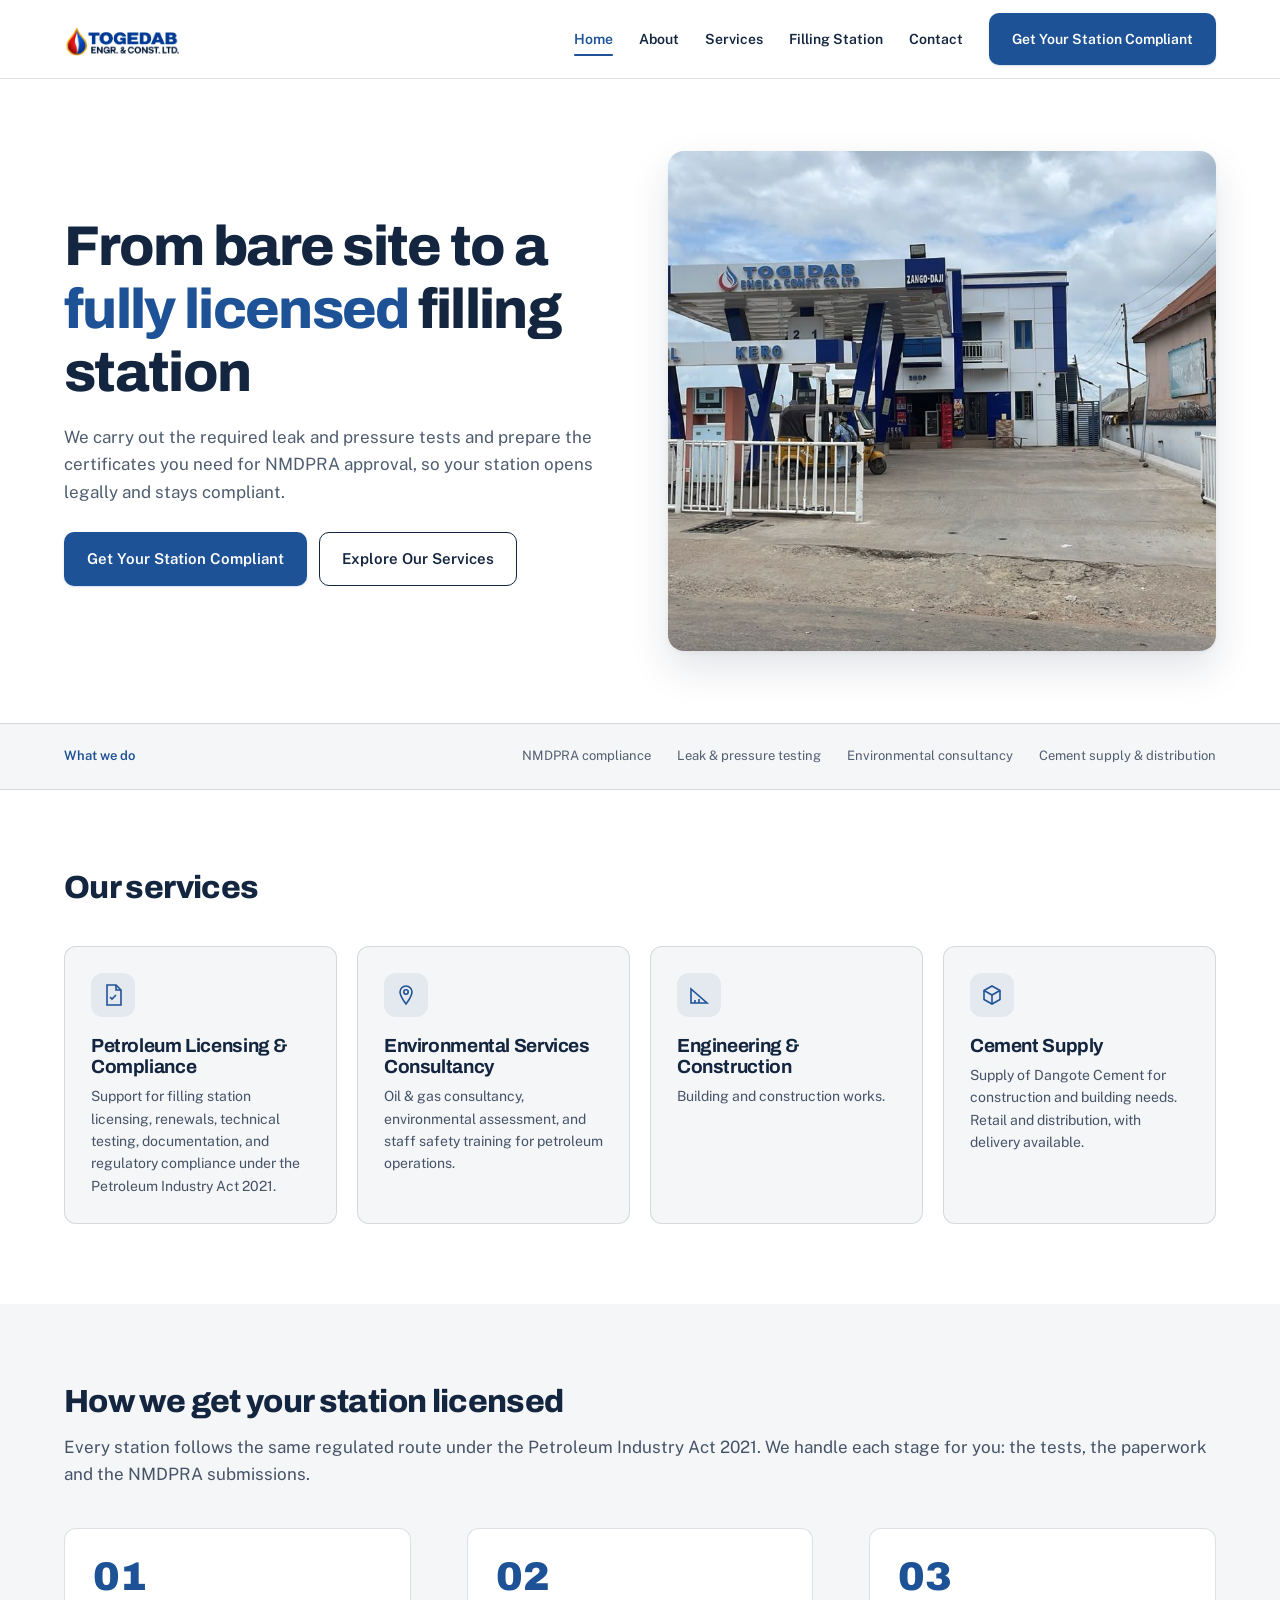
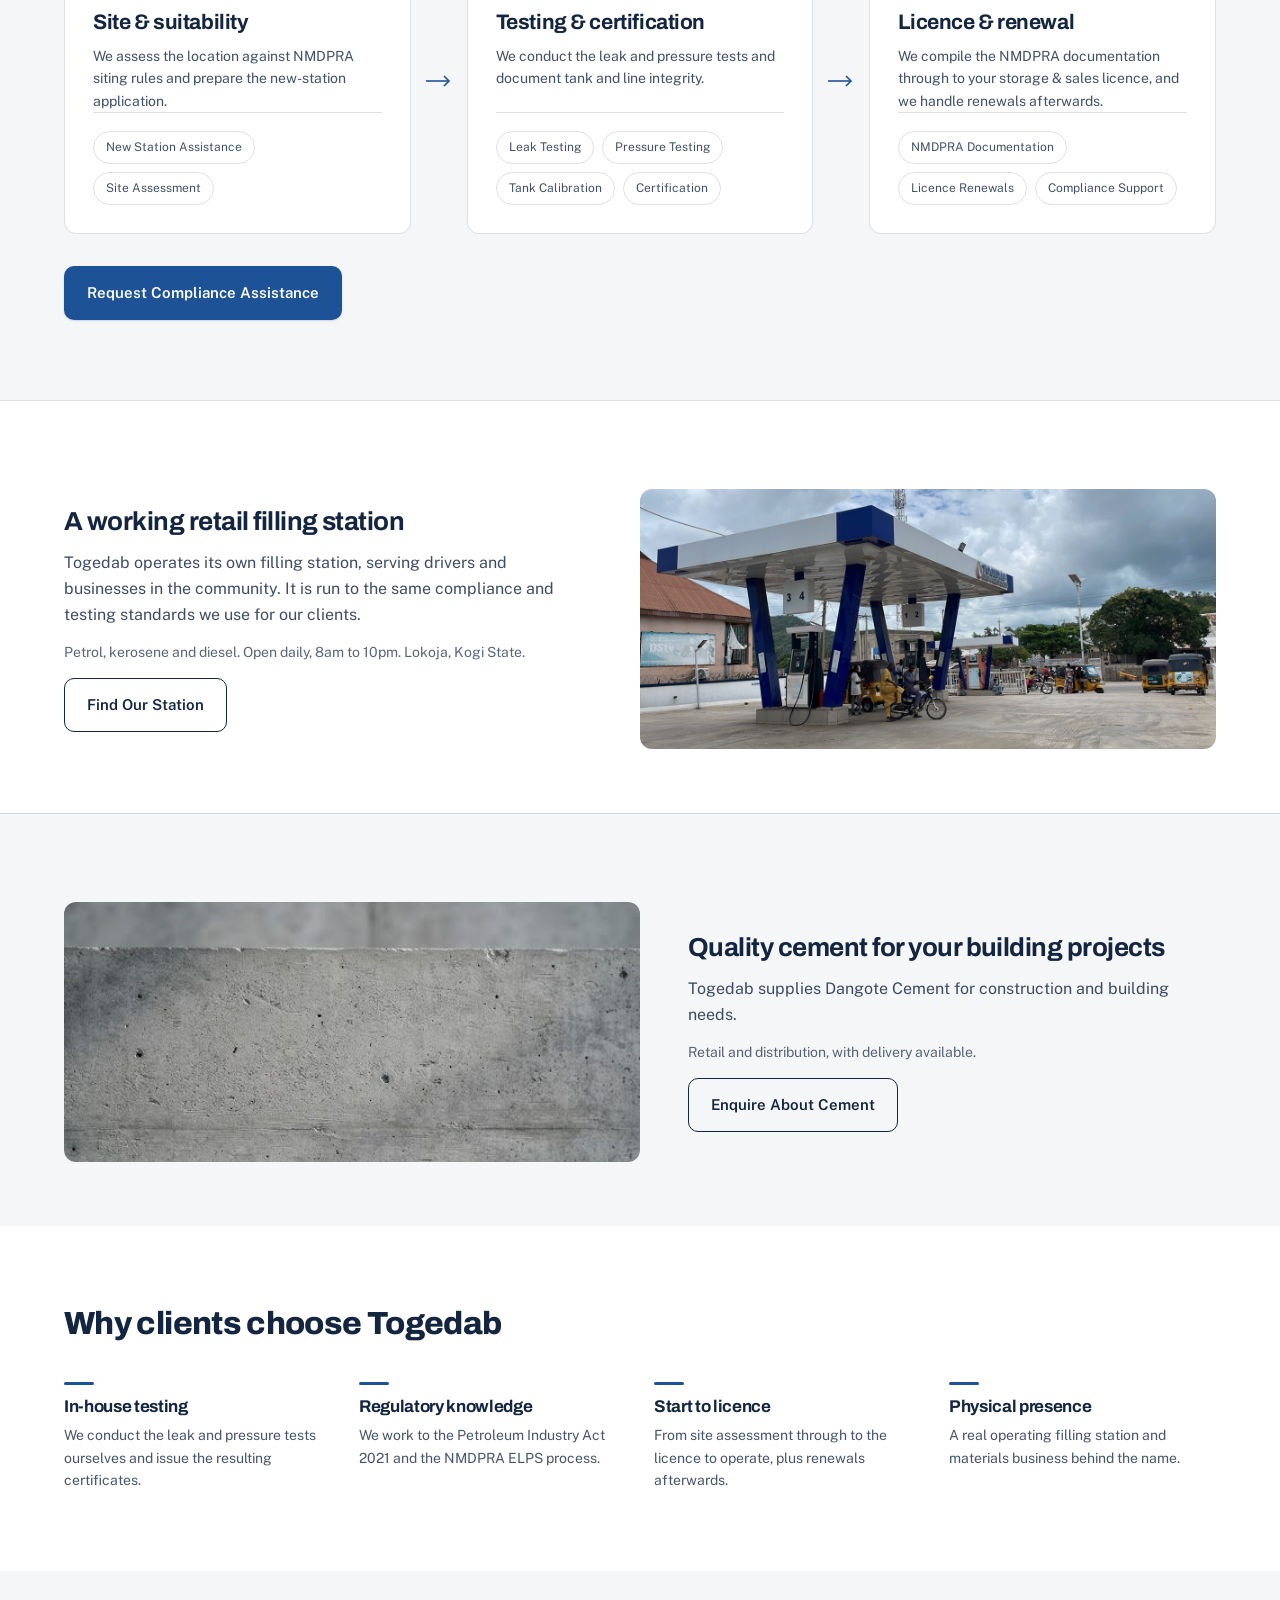
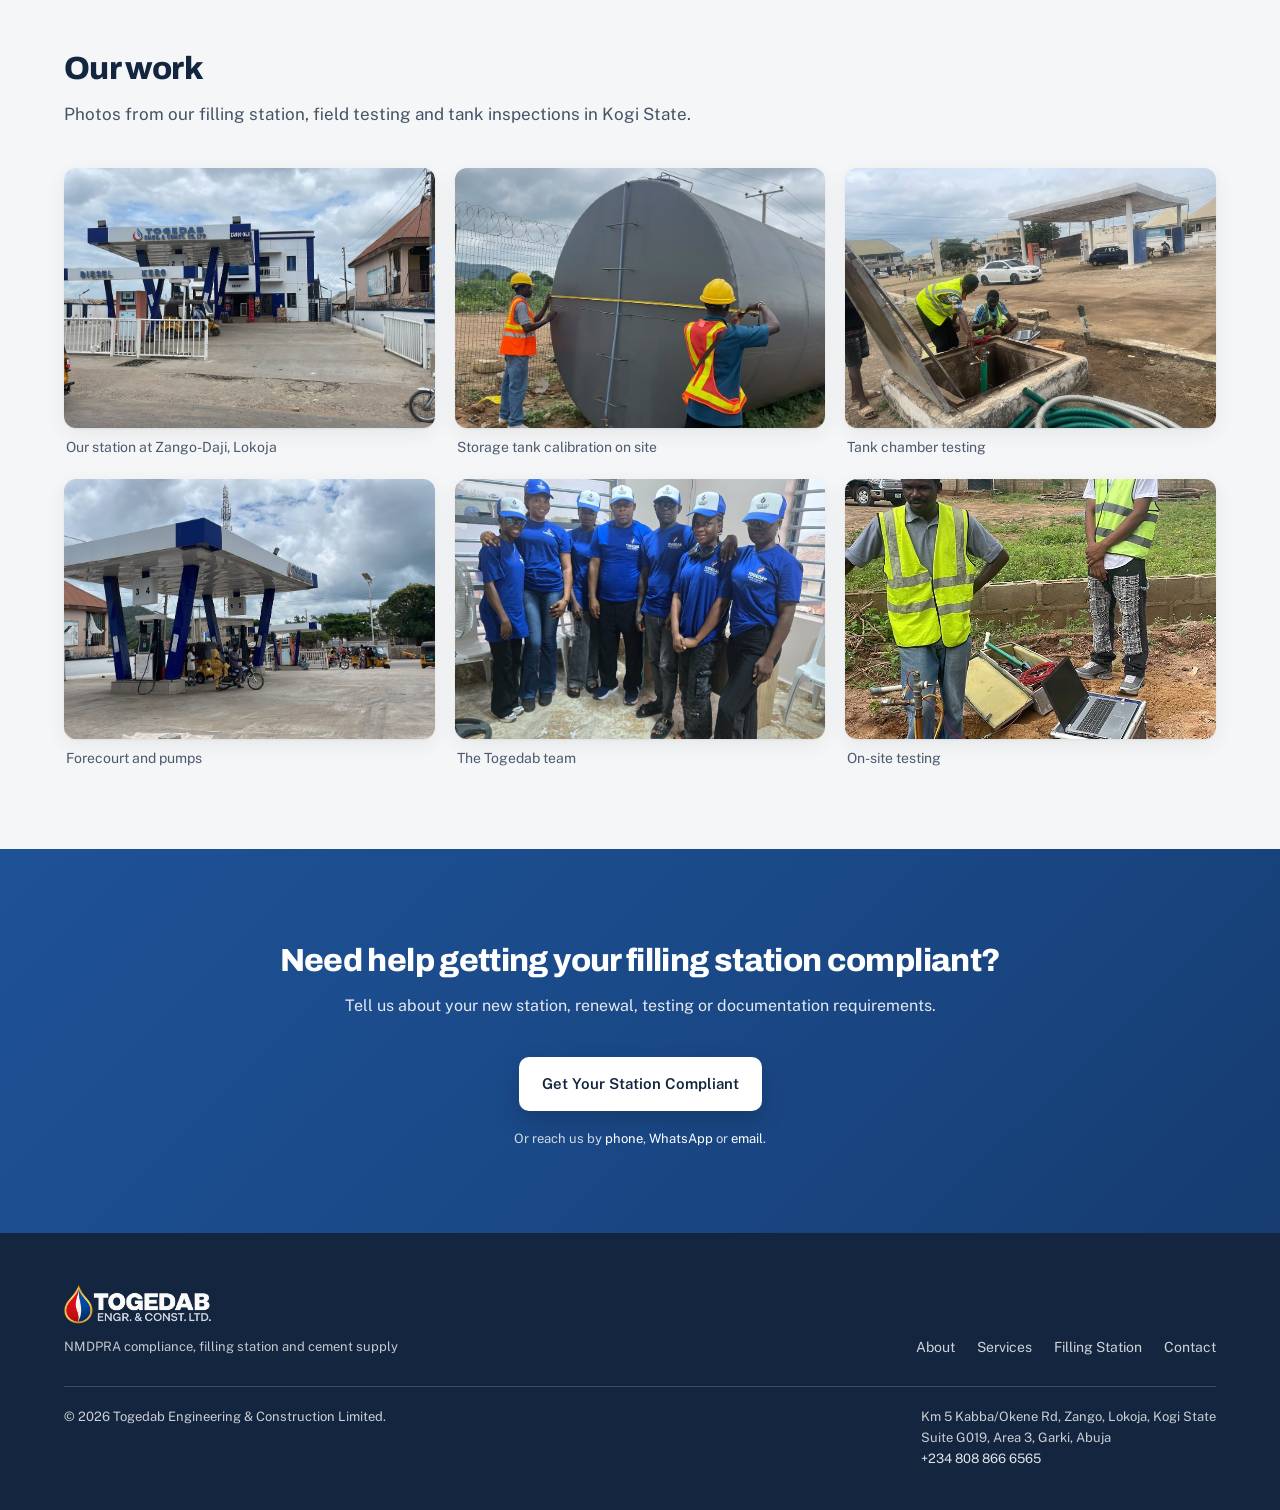
==== commit 63db3605: "Add finishing touches across all screen sizes Rounded cards and photos, hover lift, header shadow on" ====
--- a/index.html
+++ b/index.html
@@ -6,6 +6,8 @@
 <title>Togedab Engineering &amp; Construction Limited | NMDPRA licensing &amp; compliance, Lokoja</title>
 <meta name="description" content="Togedab helps filling-station owners meet NMDPRA licensing and compliance requirements, including leak and pressure testing, tank calibration and documentation. We also run our own station in Lokoja and supply Dangote Cement.">
 <link rel="icon" href="images/favicon.png">
+<link rel="apple-touch-icon" href="images/favicon.png">
+<meta name="theme-color" content="#FFFFFF">
 <link rel="preconnect" href="https://fonts.googleapis.com">
 <link rel="preconnect" href="https://fonts.gstatic.com" crossorigin>
 <link href="https://fonts.googleapis.com/css2?family=Archivo:wght@700;800;900&family=Public+Sans:wght@400;600;700&display=swap" rel="stylesheet">
--- a/style.css
+++ b/style.css
@@ -297,6 +297,100 @@
   color: var(--primary); flex: none;
 }
 .action-bar .btn { flex: 1; }
+
+/* ==========================================================================
+   Finish (all screens)
+   ========================================================================== */
+:root {
+  --radius: 12px;
+  --shadow: 0 1px 2px rgba(19, 37, 63, .05), 0 6px 20px rgba(19, 37, 63, .07);
+  --shadow-lg: 0 2px 4px rgba(19, 37, 63, .04), 0 18px 40px rgba(19, 37, 63, .12);
+  --tint: rgba(30, 82, 150, .08);
+  --ease: cubic-bezier(.2, .7, .2, 1);
+}
+::selection { background: rgba(30, 82, 150, .18); }
+
+/* Header: frosted, gains a shadow once the page scrolls */
+.site-header {
+  background: rgba(255, 255, 255, .92);
+  -webkit-backdrop-filter: saturate(180%) blur(12px); backdrop-filter: saturate(180%) blur(12px);
+  transition: box-shadow .25s ease, border-color .25s ease;
+}
+.site-header.is-scrolled { box-shadow: 0 6px 24px rgba(19, 37, 63, .08); border-bottom-color: transparent; }
+
+/* Buttons */
+.btn {
+  border-radius: 10px;
+  transition: background-color .2s ease, color .2s ease, border-color .2s ease,
+              box-shadow .2s ease, transform .2s var(--ease);
+}
+.btn--primary { box-shadow: 0 1px 2px rgba(30, 82, 150, .2); }
+.btn--primary:hover { box-shadow: 0 10px 22px rgba(30, 82, 150, .28); transform: translateY(-1px); }
+.btn--ghost:hover, .btn--onDark:hover { transform: translateY(-1px); }
+.btn:active { transform: translateY(0); }
+
+/* Icons sit in a soft badge */
+.card .icon, .channel .ico {
+  width: 44px; height: 44px; border-radius: 12px; background: var(--tint);
+  display: flex; align-items: center; justify-content: center;
+}
+.card .icon { margin-bottom: 18px; }
+.step .tags span { border-radius: 999px; padding: 6px 12px; }
+
+/* Cards lift on hover */
+.card, .step, .channel, .form-card, .map-embed { border-radius: var(--radius); }
+.card, .step, .channel {
+  transition: transform .3s var(--ease), box-shadow .3s var(--ease), border-color .3s ease;
+}
+@media (hover: hover) {
+  .card:hover, .channel:hover { transform: translateY(-4px); box-shadow: var(--shadow-lg); border-color: transparent; }
+  .step:hover { box-shadow: var(--shadow-lg); border-color: transparent; }
+  .svc-row .more:hover { text-decoration: none; }
+}
+.svc-row .more::after { content: " \2192"; display: inline-block; transition: transform .2s var(--ease); }
+.svc-row .more:hover::after { transform: translateX(3px); }
+
+/* Photos */
+.hero-photo { border-radius: 16px; box-shadow: var(--shadow-lg); }
+.shot { border-radius: var(--radius); }
+.shot img { transition: transform .4s var(--ease), box-shadow .4s var(--ease); }
+.split__media img { transition: transform .6s var(--ease); }
+.shot > img { box-shadow: var(--shadow); }
+@media (hover: hover) {
+  .shot:hover img { transform: translateY(-4px); box-shadow: var(--shadow-lg); }
+  .split__media:hover img { transform: scale(1.04); }
+}
+.split__media { overflow: hidden; }
+.shot figcaption { padding-inline: 2px; }
+
+/* CTA band */
+.cta-band { background: linear-gradient(135deg, #1E5296 0%, #1A4886 55%, #163C70 100%); }
+.cta-band .btn--onDark { box-shadow: 0 10px 24px rgba(0, 0, 0, .18); }
+
+/* Form */
+.field input, .field select, .field textarea {
+  border-radius: 10px; transition: border-color .2s ease, box-shadow .2s ease, background-color .2s ease;
+}
+.field input:focus, .field select:focus, .field textarea:focus {
+  outline: none; border-color: var(--primary); background: var(--white); box-shadow: 0 0 0 4px var(--tint);
+}
+.form-status { border-radius: 10px; }
+.channel .ico { flex: none; }
+
+/* Desktop navigation underline */
+@media (min-width: 961px) {
+  .nav a:not(.btn) { position: relative; padding: 6px 0; }
+  .nav a:not(.btn)::after {
+    content: ""; position: absolute; left: 0; right: 0; bottom: 0; height: 2px; border-radius: 2px;
+    background: var(--primary); transform: scaleX(0); transform-origin: left;
+    transition: transform .25s var(--ease);
+  }
+  .nav a:not(.btn):hover::after, .nav a[aria-current="page"]::after { transform: scaleX(1); }
+}
+
+/* Content fades up as it scrolls into view (only when JS is running) */
+.js .reveal { opacity: 0; transform: translateY(18px); transition: opacity .7s var(--ease), transform .7s var(--ease); }
+.js .reveal.is-in { opacity: 1; transform: none; }
 
 /* ==========================================================================
    Responsive
@@ -409,7 +503,7 @@
   .stat .n { font-size: 30px; }
   .stat .l { font-size: 13px; }
 
-  .field-row { grid-template-columns: 1fr; }
+  .field-row { grid-template-columns: 1fr; row-gap: 0; }
   .form-card { padding: 24px 20px; }
   .map-embed iframe { height: 220px; }
 
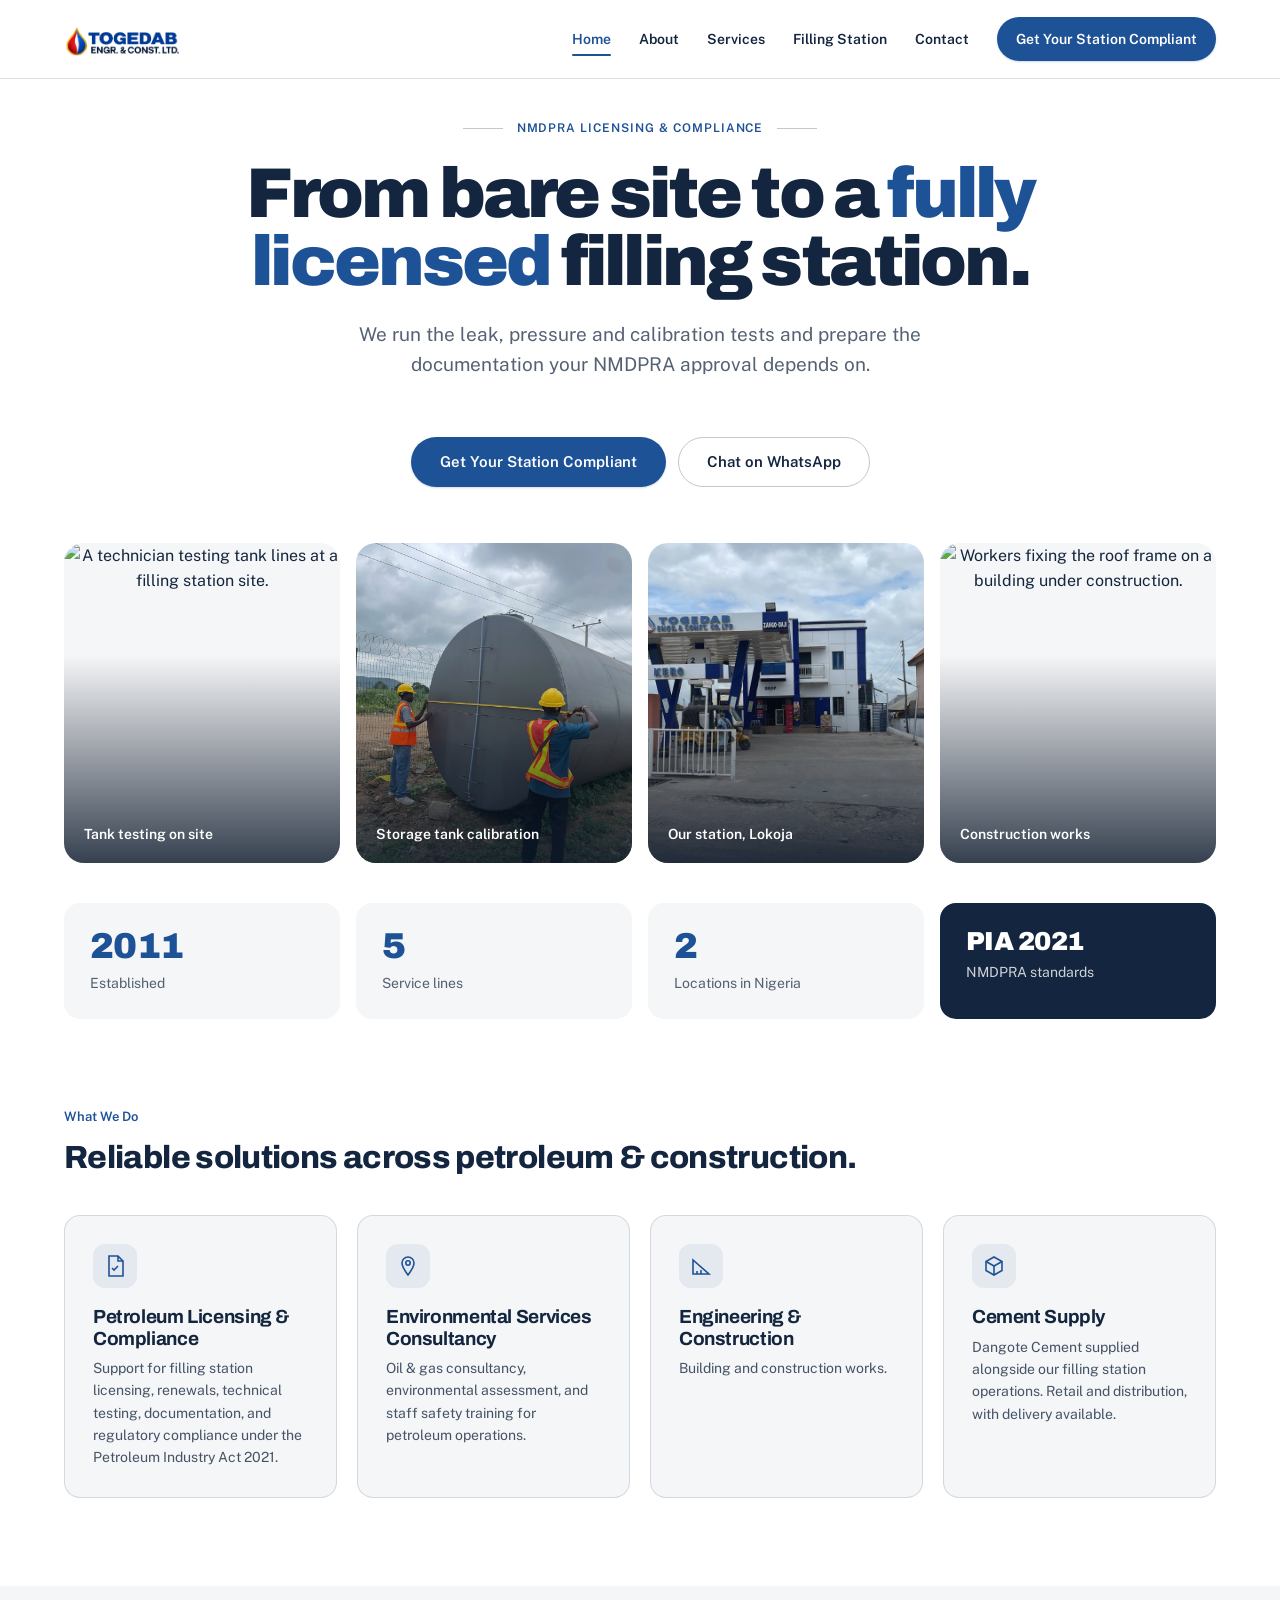
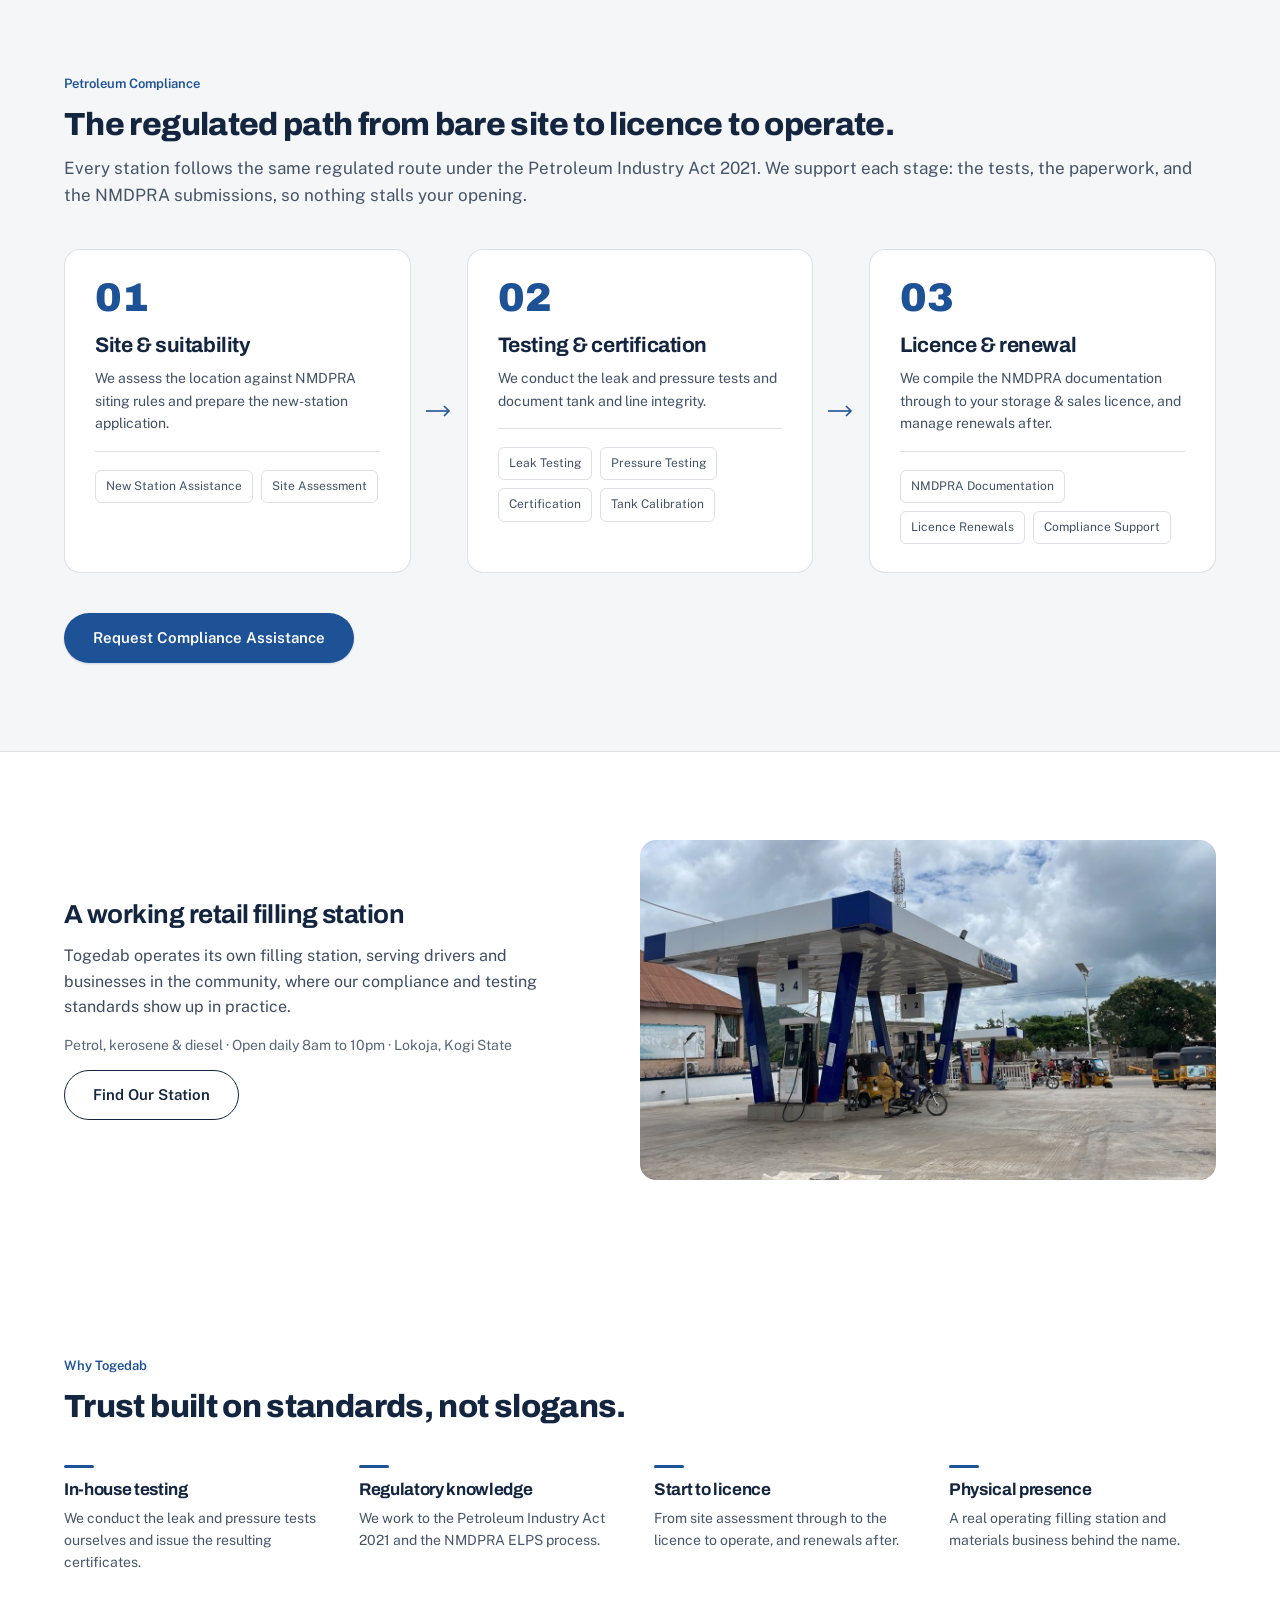
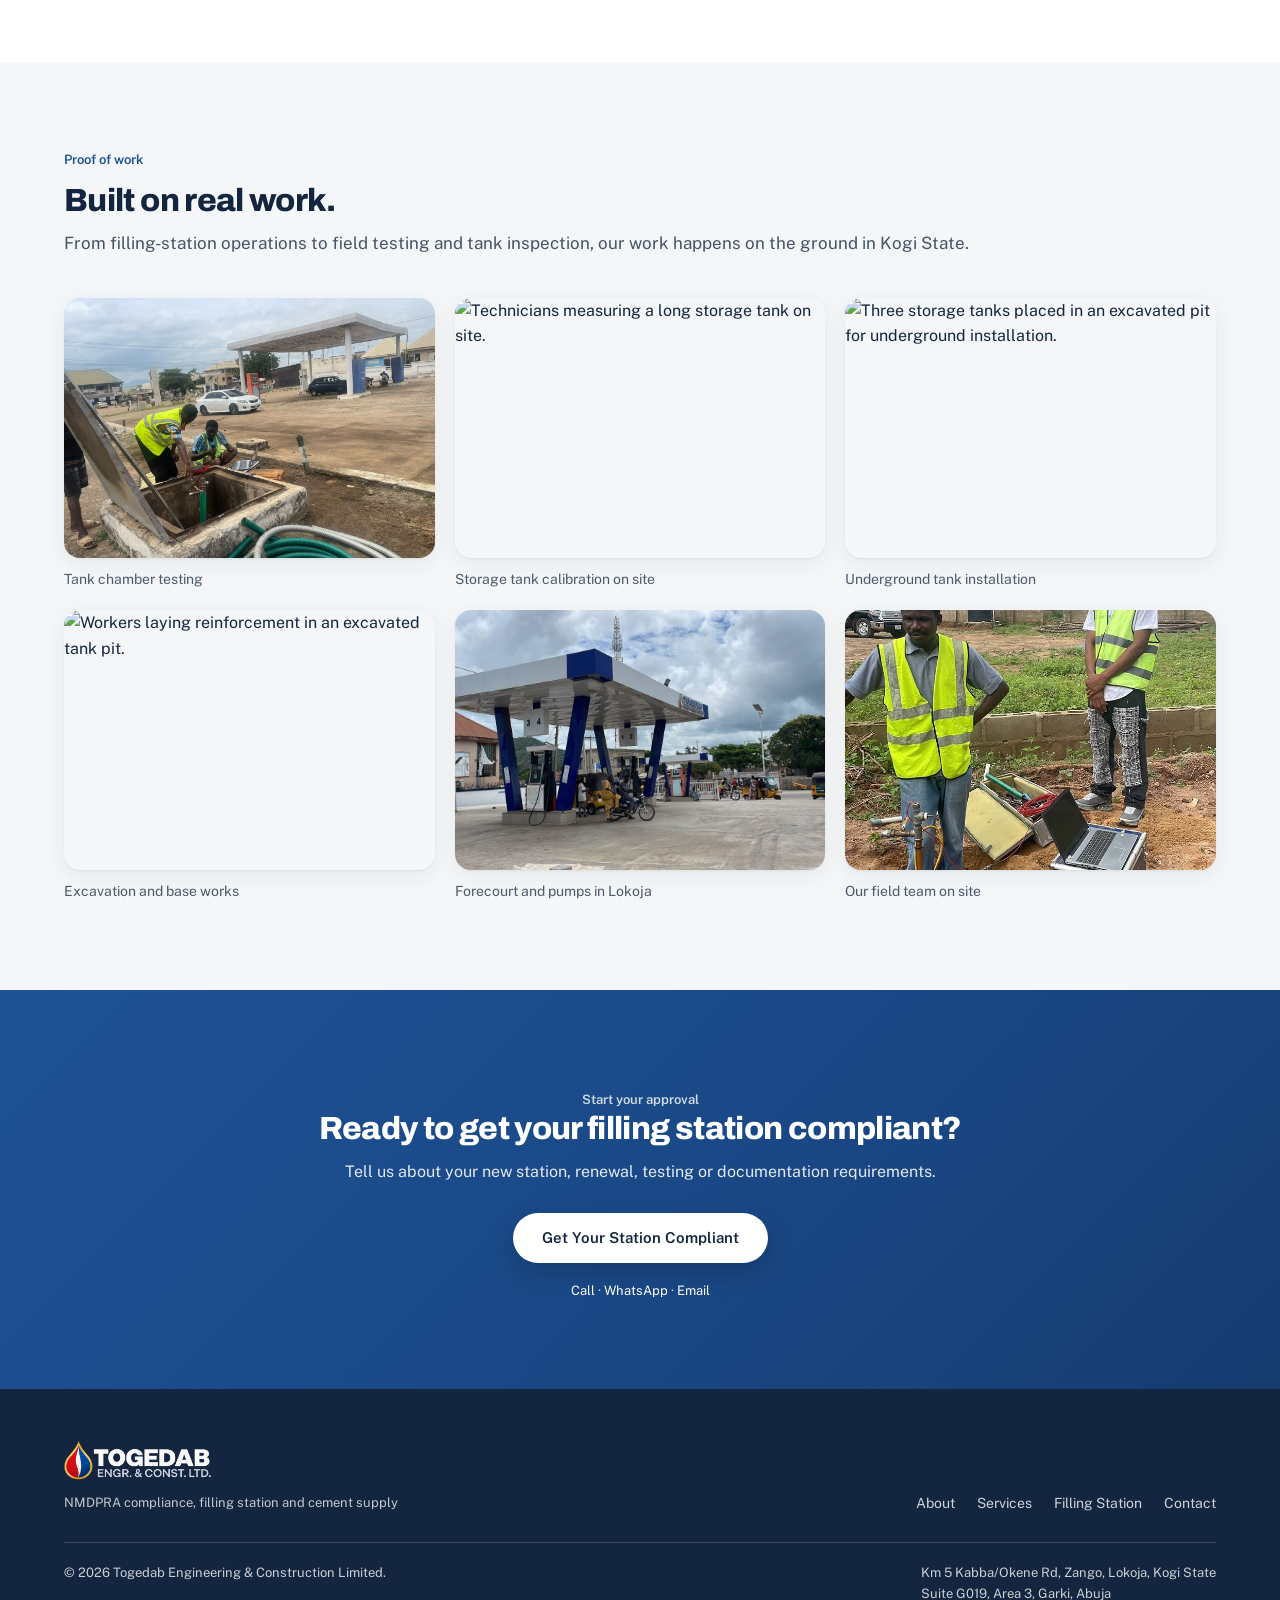
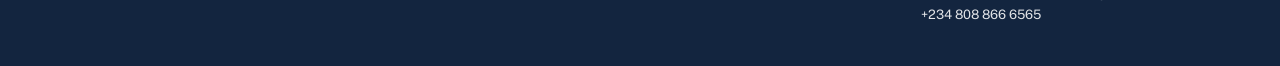
==== commit 6f6a01d7: "Sync homepage and global styles with Figma design pass New centred hero with photo band, facts row, " ====
--- a/index.html
+++ b/index.html
@@ -38,33 +38,31 @@
 <main id="main">
 
   <!-- Hero -->
-  <section class="hero">
-    <div class="wrap">
-      <div>
-        <h1>From bare site to a <span class="accent">fully licensed</span> filling station</h1>
-        <p class="lede">We carry out the required leak and pressure tests and prepare the certificates you need for NMDPRA approval, so your station opens legally and stays compliant.</p>
-        <div class="hero-actions">
-          <a class="btn btn--primary" href="contact.html">Get Your Station Compliant</a>
-          <a class="btn btn--ghost" href="services.html">Explore Our Services</a>
-        </div>
-              </div>
-      <div class="hero-photo">
-        <img src="images/station-front.jpg" width="660" height="500"
-             alt="The Togedab filling station at Zango-Daji, Lokoja, showing the branded forecourt canopy.">
-      </div>
-    </div>
-  </section>
-
-  <!-- Capabilities -->
-  <div class="capabilities">
-    <div class="wrap">
-      <p class="label">What we do</p>
-      <ul>
-        <li>NMDPRA compliance</li>
-        <li>Leak &amp; pressure testing</li>
-        <li>Environmental consultancy</li>
-        <li>Cement supply &amp; distribution</li>
-      </ul>
+  <section class="hero-home">
+    <div class="hero-home__copy">
+      <p class="eyebrow-row">NMDPRA Licensing &amp; Compliance</p>
+      <h1>From bare site to a <span class="accent">fully licensed</span> filling station.</h1>
+      <p class="lede">We run the leak, pressure and calibration tests and prepare the documentation your NMDPRA approval depends on.</p>
+      <div class="hero-actions">
+        <a class="btn btn--primary" href="contact.html">Get Your Station Compliant</a>
+        <a class="btn btn--outline" href="https://wa.me/2347034444424">Chat on WhatsApp</a>
+      </div>
+    </div>
+    <div class="hero-band">
+      <figure class="band-tile"><img src="images/field-testing.jpg" alt="A technician testing tank lines at a filling station site."><figcaption>Tank testing on site</figcaption></figure>
+      <figure class="band-tile"><img src="images/tank-calibration.jpg" alt="Technicians measuring a storage tank during calibration."><figcaption>Storage tank calibration</figcaption></figure>
+      <figure class="band-tile"><img src="images/station-front.jpg" alt="The Togedab filling station at Zango-Daji, Lokoja."><figcaption>Our station, Lokoja</figcaption></figure>
+      <figure class="band-tile"><img src="images/construction.jpg" alt="Workers fixing the roof frame on a building under construction."><figcaption>Construction works</figcaption></figure>
+    </div>
+  </section>
+
+  <!-- Facts -->
+  <div class="wrap facts-row">
+    <div class="facts">
+      <div class="fact"><span class="n">2011</span><span class="l">Established</span></div>
+      <div class="fact"><span class="n">5</span><span class="l">Service lines</span></div>
+      <div class="fact"><span class="n">2</span><span class="l">Locations in Nigeria</span></div>
+      <div class="fact fact--ink"><span class="n">PIA 2021</span><span class="l">NMDPRA standards</span></div>
     </div>
   </div>
 
@@ -72,7 +70,8 @@
   <section class="section section--white">
     <div class="wrap">
       <div class="section-head">
-        <h2>Our services</h2>
+        <p class="eyebrow">What We Do</p>
+        <h2>Reliable solutions across petroleum &amp; construction.</h2>
       </div>
       <div class="grid grid--4">
         <article class="card">
@@ -93,7 +92,7 @@
         <article class="card">
           <div class="icon"><svg width="24" height="24" viewBox="0 0 24 24" fill="none" stroke="currentColor" stroke-width="1.6"><path d="M12 3l8 4.5v9L12 21l-8-4.5v-9z"/><path d="M4 7.5l8 4.5 8-4.5"/><path d="M12 12v9"/></svg></div>
           <h3>Cement Supply</h3>
-          <p>Supply of Dangote Cement for construction and building needs. Retail and distribution, with delivery available.</p>
+          <p>Dangote Cement supplied alongside our filling station operations. Retail and distribution, with delivery available.</p>
         </article>
       </div>
     </div>
@@ -103,8 +102,9 @@
   <section class="section section--paper">
     <div class="wrap">
       <div class="section-head">
-        <h2>How we get your station licensed</h2>
-        <p>Every station follows the same regulated route under the Petroleum Industry Act 2021. We handle each stage for you: the tests, the paperwork and the NMDPRA submissions.</p>
+        <p class="eyebrow">Petroleum Compliance</p>
+        <h2>The regulated path from bare site to licence to operate.</h2>
+        <p>Every station follows the same regulated route under the Petroleum Industry Act 2021. We support each stage: the tests, the paperwork, and the NMDPRA submissions, so nothing stalls your opening.</p>
       </div>
 
       <ol class="process">
@@ -121,7 +121,7 @@
           <span class="num">02</span>
           <h3>Testing &amp; certification</h3>
           <p>We conduct the leak and pressure tests and document tank and line integrity.</p>
-          <div class="tags"><span>Leak Testing</span><span>Pressure Testing</span><span>Tank Calibration</span><span>Certification</span></div>
+          <div class="tags"><span>Leak Testing</span><span>Pressure Testing</span><span>Certification</span><span>Tank Calibration</span></div>
         </li>
         <li class="arrow" aria-hidden="true">
           <svg width="26" height="14" viewBox="0 0 26 14" fill="none" stroke="currentColor" stroke-width="1.6"><path d="M0 7h23"/><path d="M18 2l5 5-5 5"/></svg>
@@ -129,12 +129,12 @@
         <li class="step">
           <span class="num">03</span>
           <h3>Licence &amp; renewal</h3>
-          <p>We compile the NMDPRA documentation through to your storage &amp; sales licence, and we handle renewals afterwards.</p>
+          <p>We compile the NMDPRA documentation through to your storage &amp; sales licence, and manage renewals after.</p>
           <div class="tags"><span>NMDPRA Documentation</span><span>Licence Renewals</span><span>Compliance Support</span></div>
         </li>
       </ol>
 
-      <p style="margin-top:32px"><a class="btn btn--primary" href="contact.html">Request Compliance Assistance</a></p>
+      <p style="margin-top:var(--block)"><a class="btn btn--primary" href="contact.html">Request Compliance Assistance</a></p>
     </div>
   </section>
 
@@ -142,8 +142,8 @@
   <section class="split">
     <div class="split__copy">
       <h2>A working retail filling station</h2>
-      <p>Togedab operates its own filling station, serving drivers and businesses in the community. It is run to the same compliance and testing standards we use for our clients.</p>
-      <p class="meta">Petrol, kerosene and diesel. Open daily, 8am to 10pm. Lokoja, Kogi State.</p>
+      <p>Togedab operates its own filling station, serving drivers and businesses in the community, where our compliance and testing standards show up in practice.</p>
+      <p class="meta">Petrol, kerosene &amp; diesel · Open daily 8am to 10pm · Lokoja, Kogi State</p>
       <a class="btn btn--ghost" href="filling-station.html">Find Our Station</a>
     </div>
     <div class="split__media">
@@ -151,29 +151,17 @@
     </div>
   </section>
 
-  <!-- Cement -->
-  <section class="split">
-    <div class="split__media">
-      <img src="images/cement.jpg" alt="Dangote Cement stock supplied by Togedab.">
-    </div>
-    <div class="split__copy">
-      <h2>Quality cement for your building projects</h2>
-      <p>Togedab supplies Dangote Cement for construction and building needs.</p>
-      <p class="meta">Retail and distribution, with delivery available.</p>
-      <a class="btn btn--ghost" href="contact.html">Enquire About Cement</a>
-    </div>
-  </section>
-
   <!-- Why -->
   <section class="section section--white">
     <div class="wrap">
       <div class="section-head">
-        <h2>Why clients choose Togedab</h2>
+        <p class="eyebrow">Why Togedab</p>
+        <h2>Trust built on standards, not slogans.</h2>
       </div>
       <div class="points">
         <div class="point"><div class="rule"></div><h3>In-house testing</h3><p>We conduct the leak and pressure tests ourselves and issue the resulting certificates.</p></div>
         <div class="point"><div class="rule"></div><h3>Regulatory knowledge</h3><p>We work to the Petroleum Industry Act 2021 and the NMDPRA ELPS process.</p></div>
-        <div class="point"><div class="rule"></div><h3>Start to licence</h3><p>From site assessment through to the licence to operate, plus renewals afterwards.</p></div>
+        <div class="point"><div class="rule"></div><h3>Start to licence</h3><p>From site assessment through to the licence to operate, and renewals after.</p></div>
         <div class="point"><div class="rule"></div><h3>Physical presence</h3><p>A real operating filling station and materials business behind the name.</p></div>
       </div>
     </div>
@@ -183,16 +171,17 @@
   <section class="section section--paper">
     <div class="wrap">
       <div class="section-head">
-        <h2>Our work</h2>
-        <p>Photos from our filling station, field testing and tank inspections in Kogi State.</p>
+        <p class="eyebrow">Proof of work</p>
+        <h2>Built on real work.</h2>
+        <p>From filling-station operations to field testing and tank inspection, our work happens on the ground in Kogi State.</p>
       </div>
       <div class="gallery">
-        <figure class="shot"><img src="images/station-front.jpg" alt="Togedab station at Zango-Daji, Lokoja."><figcaption>Our station at Zango-Daji, Lokoja</figcaption></figure>
-        <figure class="shot"><img src="images/tank-calibration.jpg" alt="Technicians measuring a storage tank during calibration."><figcaption>Storage tank calibration on site</figcaption></figure>
-        <figure class="shot"><img src="images/tank-chamber.jpg" alt="Staff working in an open tank chamber during testing."><figcaption>Tank chamber testing</figcaption></figure>
-        <figure class="shot"><img src="images/forecourt.jpg" alt="Forecourt and fuel pumps at the Togedab station."><figcaption>Forecourt and pumps</figcaption></figure>
-        <figure class="shot"><img src="images/team.jpg" alt="The Togedab team in branded uniforms."><figcaption>The Togedab team</figcaption></figure>
-        <figure class="shot"><img src="images/onsite-testing.jpg" alt="Field technicians with testing equipment on site."><figcaption>On-site testing</figcaption></figure>
+        <figure class="shot"><img src="images/tank-chamber.jpg" alt="Technicians working at an open tank chamber during testing."><figcaption>Tank chamber testing</figcaption></figure>
+        <figure class="shot"><img src="images/tank-calibration-site.jpg" alt="Technicians measuring a long storage tank on site."><figcaption>Storage tank calibration on site</figcaption></figure>
+        <figure class="shot"><img src="images/underground-tanks.jpg" alt="Three storage tanks placed in an excavated pit for underground installation."><figcaption>Underground tank installation</figcaption></figure>
+        <figure class="shot"><img src="images/excavation.jpg" alt="Workers laying reinforcement in an excavated tank pit."><figcaption>Excavation and base works</figcaption></figure>
+        <figure class="shot"><img src="images/forecourt.jpg" alt="Forecourt and fuel pumps at the Togedab station in Lokoja."><figcaption>Forecourt and pumps in Lokoja</figcaption></figure>
+        <figure class="shot"><img src="images/onsite-testing.jpg" alt="Two Togedab field technicians with testing equipment on site."><figcaption>Our field team on site</figcaption></figure>
       </div>
     </div>
   </section>
@@ -200,13 +189,14 @@
   <!-- CTA -->
   <section class="cta-band">
     <div class="wrap">
-      <h2>Need help getting your filling station compliant?</h2>
+      <p class="eyebrow">Start your approval</p>
+      <h2>Ready to get your filling station compliant?</h2>
       <p>Tell us about your new station, renewal, testing or documentation requirements.</p>
       <p><a class="btn btn--onDark" href="contact.html">Get Your Station Compliant</a></p>
       <p class="channels">
-        Or reach us by <a href="tel:+2348088666565">phone</a>,
-        <a href="https://wa.me/2347034444424">WhatsApp</a> or
-        <a href="mailto:togedabtea@gmail.com">email</a>.
+        <a href="tel:+2348088666565">Call</a> ·
+        <a href="https://wa.me/2347034444424">WhatsApp</a> ·
+        <a href="mailto:togedabtea@gmail.com">Email</a>
       </p>
     </div>
   </section>
@@ -242,7 +232,7 @@
   <a class="icon-btn" href="https://wa.me/2347034444424" aria-label="Message Togedab on WhatsApp">
     <svg width="22" height="22" viewBox="0 0 24 24" fill="none" stroke="#1FA855" stroke-width="1.7"><path d="M21 11.5a8.5 8.5 0 01-12.5 7.5L3 21l2-5.5A8.5 8.5 0 1121 11.5z"/></svg>
   </a>
-  <a class="btn btn--primary" href="contact.html">Get <span class="xs-hide">Your Station </span>Compliant</a>
+  <a class="btn btn--primary" href="contact.html"><span>Get <span class="xs-hide">Your Station </span>Compliant</span></a>
 </div>
 
 <script src="main.js"></script>
--- a/style.css
+++ b/style.css
@@ -2,24 +2,38 @@
 
 :root {
   /* Colour */
-  --ink:        #13253F;   /* deep navy: body text, dark sections */
-  --primary:    #1E5296;   /* logo blue: buttons, links, accents */
-  --primary-2:  #2E68B4;   /* hover / lighter royal */
+  --ink:        #13253F;   /* deep navy, body text and dark sections */
+  --primary:    #1E5296;   /* logo blue, buttons and links */
+  --primary-2:  #2E68B4;
   --white:      #FFFFFF;
   --paper:      #F5F6F7;   /* light grey section background */
-  --flame:      #C43B2C;   /* logo red: logo only, never UI */
+  --flame:      #C43B2C;   /* logo only, never UI */
   --line:       rgba(19, 37, 63, 0.14);
   --line-dark:  rgba(255, 255, 255, 0.18);
+  --chip:       rgba(19, 37, 63, 0.06);
+  --tint:       rgba(30, 82, 150, 0.08);
+
+  /* Radius */
+  --radius:      16px;     /* cards, photos, image tiles, map */
+  --radius-hero: 20px;     /* hero photo tiles */
+  --radius-tag:  6px;      /* small tags and chips */
+  --radius-pill: 999px;    /* buttons and CTAs */
 
   /* Type */
   --display: "Archivo", "Segoe UI", system-ui, sans-serif;
   --body:    "Public Sans", "Segoe UI", system-ui, sans-serif;
 
   /* Space */
-  --gutter: 64px;
-  --section-y: 80px;
-  --radius: 3px;
-  --maxw: 1312px;
+  --gutter:    64px;       /* side gutters */
+  --section-y: 88px;       /* section top and bottom */
+  --block:     40px;       /* between blocks inside a section */
+  --head-gap:  12px;       /* inside a section heading group */
+  --maxw:      1440px;
+
+  /* Depth and motion */
+  --shadow:    0 1px 2px rgba(19, 37, 63, .05), 0 6px 20px rgba(19, 37, 63, .07);
+  --shadow-lg: 0 2px 4px rgba(19, 37, 63, .04), 0 18px 40px rgba(19, 37, 63, .12);
+  --ease:      cubic-bezier(.2, .7, .2, 1);
 }
 
 /* ---------- Reset ---------- */
@@ -40,15 +54,11 @@
 h1, h2, h3, h4 { font-family: var(--display); margin: 0; line-height: 1.12; letter-spacing: -0.02em; }
 p { margin: 0; }
 ul, ol { margin: 0; padding: 0; list-style: none; }
-
-/* Accessible focus: visible on both light and dark backgrounds */
-:focus-visible {
-  outline: 3px solid var(--primary-2);
-  outline-offset: 2px;
-  border-radius: 2px;
-}
-.section--dark :focus-visible,
-.site-footer :focus-visible { outline-color: #9CC3F0; }
+::selection { background: rgba(30, 82, 150, .18); }
+
+/* Accessible focus, visible on light and dark backgrounds */
+:focus-visible { outline: 3px solid var(--primary-2); outline-offset: 2px; border-radius: 4px; }
+.site-footer :focus-visible, .cta-band :focus-visible { outline-color: #9CC3F0; }
 
 .skip-link {
   position: absolute; left: -9999px; top: 0;
@@ -61,85 +71,144 @@
 .section { padding: var(--section-y) 0; }
 .section--paper { background: var(--paper); }
 .section--white { background: var(--white); }
-.section--dark { background: var(--ink); color: var(--white); }
-.section--primary { background: var(--primary); color: var(--white); }
-
-.section-head { margin-bottom: 40px; }
-.eyebrow {
-  font-family: var(--body);
-  font-size: 13px;
-  font-weight: 600;
-  color: var(--primary);
-  margin-bottom: 10px;
-}
-.section--dark .eyebrow, .section--primary .eyebrow { color: rgba(255,255,255,.8); }
+
+.section-head { margin-bottom: var(--block); }
+.eyebrow { font-size: 13px; font-weight: 600; color: var(--primary); margin-bottom: var(--head-gap); }
+.cta-band .eyebrow { color: rgba(255, 255, 255, .8); }
+.section-head .eyebrow { margin-top: 0; font-size: 13px; color: var(--primary); }
 .section-head h2 { font-size: clamp(26px, 3.2vw, 32px); font-weight: 800; }
-.section-head p { margin-top: 14px; color: rgba(19,37,63,.78); font-size: 17px; }
-.section--dark .section-head p, .section--primary .section-head p { color: rgba(255,255,255,.85); }
+.section-head p { margin-top: var(--head-gap); color: rgba(19,37,63,.78); font-size: 17px; }
 
 /* ---------- Header ---------- */
 .site-header {
   position: sticky; top: 0; z-index: 100;
-  background: var(--white);
+  background: rgba(255, 255, 255, .92);
+  -webkit-backdrop-filter: saturate(180%) blur(12px); backdrop-filter: saturate(180%) blur(12px);
   border-bottom: 1px solid var(--line);
-}
+  transition: box-shadow .25s ease, border-color .25s ease;
+}
+.site-header.is-scrolled { box-shadow: 0 6px 24px rgba(19, 37, 63, .08); border-bottom-color: transparent; }
 .site-header .wrap {
   display: flex; align-items: center; justify-content: space-between;
   min-height: 78px; gap: 24px;
 }
 .brand { display: inline-flex; align-items: center; }
 .brand img { height: 34px; width: auto; }
-.nav { display: flex; align-items: center; gap: 26px; }
+.nav { display: flex; align-items: center; gap: 28px; }
 .nav a { color: var(--ink); font-size: 14px; font-weight: 600; text-decoration: none; }
 .nav a:hover { color: var(--primary); text-decoration: none; }
 .nav a[aria-current="page"] { color: var(--primary); }
 .nav a.btn--primary, .nav a.btn--primary:hover { color: #fff; }
+.nav .btn { padding: 11px 18px; }
 
 .nav-toggle {
-  display: none; background: none; border: 0; padding: 8px; cursor: pointer;
+  display: none; background: none; border: 0; padding: 10px; cursor: pointer;
   color: var(--ink);
 }
 
-/* ---------- Buttons ---------- */
+@media (min-width: 961px) {
+  .nav a:not(.btn) { position: relative; padding: 6px 0; }
+  .nav a:not(.btn)::after {
+    content: ""; position: absolute; left: 0; right: 0; bottom: 0; height: 2px; border-radius: 2px;
+    background: var(--primary); transform: scaleX(0); transform-origin: left;
+    transition: transform .25s var(--ease);
+  }
+  .nav a:not(.btn):hover::after, .nav a[aria-current="page"]::after { transform: scaleX(1); }
+}
+
+/* ---------- Buttons (full pill) ---------- */
 .btn {
-  display: inline-flex; align-items: center; justify-content: center;
-  padding: 14px 22px; border-radius: 2px;
-  font-family: var(--body); font-size: 15px; font-weight: 600;
+  display: inline-flex; align-items: center; justify-content: center; text-align: center;
+  min-height: 44px; padding: 15px 28px; border-radius: var(--radius-pill);
+  font-family: var(--body); font-size: 15px; font-weight: 600; line-height: 1.2;
   border: 1px solid transparent; cursor: pointer; text-decoration: none;
-  transition: background-color .18s ease, color .18s ease, border-color .18s ease;
+  transition: background-color .2s ease, color .2s ease, border-color .2s ease,
+              box-shadow .2s ease, transform .2s var(--ease);
 }
 .btn:hover { text-decoration: none; }
-.btn--primary { background: var(--primary); color: #fff; }
-.btn--primary:hover { background: var(--primary-2); }
+.btn:active { transform: translateY(0); }
+.btn--primary { background: var(--primary); color: #fff; box-shadow: 0 1px 2px rgba(30, 82, 150, .2); }
+.btn--primary:hover { background: var(--primary-2); box-shadow: 0 10px 22px rgba(30, 82, 150, .28); transform: translateY(-1px); }
 .btn--ghost { background: transparent; color: var(--ink); border-color: var(--ink); }
-.btn--ghost:hover { background: var(--ink); color: #fff; }
-.btn--onDark { background: #fff; color: var(--ink); }
-.btn--onDark:hover { background: var(--paper); }
+.btn--ghost:hover { background: var(--ink); color: #fff; transform: translateY(-1px); }
+.btn--outline { background: transparent; color: var(--ink); border-color: rgba(19, 37, 63, .25); }
+.btn--outline:hover { border-color: var(--ink); transform: translateY(-1px); }
+.btn--onDark { background: #fff; color: var(--ink); box-shadow: 0 10px 24px rgba(0, 0, 0, .18); }
+.btn--onDark:hover { background: var(--paper); transform: translateY(-1px); }
 .btn--block { width: 100%; }
 
-/* ---------- Hero ---------- */
+/* ---------- Homepage hero: centred editorial block ---------- */
+.hero-home { background: var(--white); padding: 40px 0 0; text-align: center; }
+.hero-home__copy {
+  display: flex; flex-direction: column; align-items: center; gap: 22px;
+  padding: 0 var(--gutter) 56px;
+}
+.eyebrow-row {
+  display: flex; align-items: center; gap: 14px;
+  font-size: 12px; font-weight: 600; letter-spacing: .08em; text-transform: uppercase;
+  color: var(--primary);
+}
+.eyebrow-row::before, .eyebrow-row::after {
+  content: ""; width: 40px; height: 1px; background: rgba(19, 37, 63, .25);
+}
+.hero-home h1 {
+  max-width: 1000px;
+  font-size: clamp(40px, 5.5vw, 76px); font-weight: 900; line-height: .97; letter-spacing: -0.04em;
+}
+.hero-home h1 .accent { color: var(--primary); }
+.hero-home .lede { max-width: 640px; font-size: 19px; line-height: 1.58; color: rgba(19, 37, 63, .72); }
+.hero-home .hero-actions { display: flex; flex-wrap: wrap; justify-content: center; gap: 12px; padding-top: 10px; }
+
+.hero-band {
+  display: grid; grid-template-columns: repeat(4, 1fr); gap: 16px;
+  max-width: var(--maxw); margin: 0 auto; padding: 0 var(--gutter);
+}
+.band-tile {
+  position: relative; height: 320px; margin: 0;
+  border-radius: var(--radius-hero); overflow: hidden; background: var(--paper);
+}
+.band-tile img { width: 100%; height: 100%; object-fit: cover; }
+.band-tile::after {
+  content: ""; position: absolute; inset: 0;
+  background: linear-gradient(180deg, rgba(12, 24, 42, 0) 35%, rgba(12, 24, 42, .82) 100%);
+}
+.band-tile figcaption {
+  position: absolute; left: 20px; right: 20px; bottom: 20px; z-index: 1;
+  color: #fff; font-size: 14px; font-weight: 600; text-align: left; line-height: 1.3;
+}
+
+/* ---------- Facts row ---------- */
+.facts {
+  display: grid; grid-template-columns: repeat(4, 1fr); gap: 16px;
+  padding-top: var(--block); padding-bottom: 88px;
+}
+.facts-row + .section { padding-top: 0; }
+.fact {
+  display: flex; flex-direction: column; gap: 6px;
+  background: var(--paper); border-radius: var(--radius); padding: 24px 26px;
+}
+.fact .n { font-family: var(--display); font-size: 36px; font-weight: 900; letter-spacing: -0.02em; line-height: 1.1; color: var(--primary); }
+.fact .l { font-size: 14px; color: rgba(19, 37, 63, .72); }
+.fact--ink { background: var(--ink); }
+.fact--ink .n { color: #fff; font-size: 26px; }
+.fact--ink .l { color: rgba(255, 255, 255, .8); }
+
+/* ---------- Page hero (Filling Station page) ---------- */
 .hero { background: var(--white); padding: 72px 0; }
 .hero .wrap { display: grid; grid-template-columns: 1fr 1fr; gap: 56px; align-items: center; }
 .hero h1 { font-size: clamp(34px, 5vw, 56px); font-weight: 800; letter-spacing: -0.03em; }
-.hero h1 .accent { color: var(--primary); }
 .hero p.lede { margin-top: 20px; color: rgba(19,37,63,.75); font-size: 17px; }
 .hero-actions { display: flex; flex-wrap: wrap; gap: 12px; margin-top: 26px; }
-.hero-meta { margin-top: 22px; font-size: 13px; color: rgba(19,37,63,.62); }
-.hero-photo { border-radius: 4px; overflow: hidden; }
+.hero-photo { border-radius: var(--radius); overflow: hidden; box-shadow: var(--shadow-lg); }
 .hero-photo img { width: 100%; height: 500px; object-fit: cover; }
 
-/* ---------- Capability strip ---------- */
-.capabilities { background: var(--paper); border-block: 1px solid var(--line); }
-.capabilities .wrap {
-  display: flex; flex-wrap: wrap; align-items: center; justify-content: space-between;
-  gap: 16px 28px; padding-block: 22px;
-}
-.capabilities .label { font-size: 13px; font-weight: 600; color: var(--primary); }
-.capabilities ul { display: flex; flex-wrap: wrap; gap: 14px 26px; }
-.capabilities li { font-size: 13px; color: rgba(19,37,63,.72); }
+/* ---------- Page header ---------- */
+.page-head { background: var(--white); padding: 72px 0 56px; }
+.page-head h1 { font-size: clamp(30px, 4.4vw, 46px); font-weight: 800; }
+.page-head p { margin-top: var(--head-gap); color: rgba(19,37,63,.75); font-size: 17px; }
 
 /* ---------- Card grids ---------- */
-.grid { display: grid; gap: 20px; }
+.grid { display: grid; gap: 20px; align-items: stretch; }
 .grid--4 { grid-template-columns: repeat(4, 1fr); }
 .grid--3 { grid-template-columns: repeat(3, 1fr); }
 .grid--2 { grid-template-columns: repeat(2, 1fr); }
@@ -148,40 +217,43 @@
   background: var(--paper);
   border: 1px solid var(--line);
   border-radius: var(--radius);
-  padding: 26px;
+  padding: 28px;
 }
 .section--paper .card { background: var(--white); }
-.card .icon { color: var(--primary); margin-bottom: 14px; }
+.card .icon {
+  width: 44px; height: 44px; border-radius: 12px; background: var(--tint); color: var(--primary);
+  display: flex; align-items: center; justify-content: center; margin-bottom: 18px;
+}
 .card h3 { font-size: 19px; font-weight: 700; margin-bottom: 8px; }
 .card p { font-size: 14px; color: rgba(19,37,63,.78); }
 
 /* ---------- Process ---------- */
-.process { display: grid; grid-template-columns: 1fr auto 1fr auto 1fr; align-items: stretch; gap: 0; }
+.process { display: grid; grid-template-columns: 1fr 56px 1fr 56px 1fr; align-items: stretch; }
 .step {
   background: var(--white); border: 1px solid var(--line); border-radius: var(--radius);
-  padding: 28px; display: flex; flex-direction: column;
+  padding: 28px 30px; display: flex; flex-direction: column;
 }
 .step .num { font-family: var(--display); font-size: 40px; font-weight: 900; color: var(--primary); line-height: 1; }
-.step h3 { font-size: 21px; font-weight: 700; margin: 14px 0 10px; }
+.step h3 { font-size: 21px; font-weight: 700; margin: 16px 0 10px; }
 .step p { font-size: 14px; color: rgba(19,37,63,.8); }
 .step .tags { display: flex; flex-wrap: wrap; gap: 8px; margin-top: auto; padding-top: 18px; border-top: 1px solid var(--line); }
+.step p + .tags { margin-top: 16px; }
 .step .tags span {
   font-size: 12px; padding: 6px 10px; border: 1px solid var(--line);
-  border-radius: 3px; color: rgba(19,37,63,.8);
+  border-radius: var(--radius-tag); color: rgba(19,37,63,.8);
 }
 .arrow { display: flex; align-items: center; justify-content: center; width: 56px; color: var(--primary); }
 
-/* ---------- Split sections ---------- */
+/* ---------- Split section (filling station) ---------- */
 .split {
   display: grid; grid-template-columns: 1fr 1fr; align-items: center;
-  padding: 88px max(var(--gutter), calc((100% - var(--maxw)) / 2 + var(--gutter))) 64px;
+  padding: var(--section-y) max(var(--gutter), calc((100% - var(--maxw)) / 2 + var(--gutter)));
   border-top: 1px solid var(--line);
 }
-.split + .split { background: var(--paper); }
-.split__media { height: 260px; border-radius: var(--radius); overflow: hidden; background: var(--paper); }
-.split__media img { width: 100%; height: 100%; object-fit: cover; }
-.split__copy { padding: 0 0 0 48px; display: flex; flex-direction: column; justify-content: center; gap: 14px; }
-.split__copy:first-child { padding: 0 48px 0 0; }
+.split__media { height: 340px; border-radius: var(--radius); overflow: hidden; background: var(--paper); }
+.split__media img { width: 100%; height: 100%; object-fit: cover; transition: transform .6s var(--ease); }
+.split__copy { padding: 0 0 0 56px; display: flex; flex-direction: column; justify-content: center; gap: 14px; }
+.split__copy:first-child { padding: 0 56px 0 0; }
 .split__copy h2 { font-size: clamp(22px, 2.6vw, 26px); font-weight: 700; }
 .split__copy p { color: rgba(19,37,63,.82); }
 .split__copy .meta { font-size: 14px; color: rgba(19,37,63,.7); }
@@ -195,15 +267,21 @@
 
 /* ---------- Gallery ---------- */
 .gallery { display: grid; grid-template-columns: repeat(3, 1fr); gap: 20px; }
-.shot img { width: 100%; height: 260px; object-fit: cover; border-radius: var(--radius); }
-.shot figcaption { margin-top: 8px; font-size: 14px; color: rgba(19,37,63,.75); }
 .shot { margin: 0; }
+.shot img {
+  width: 100%; height: 260px; object-fit: cover; border-radius: var(--radius); box-shadow: var(--shadow);
+  transition: transform .4s var(--ease), box-shadow .4s var(--ease);
+}
+.shot figcaption { margin-top: 10px; font-size: 14px; color: rgba(19,37,63,.75); }
 
 /* ---------- CTA band ---------- */
-.cta-band { background: var(--primary); color: #fff; text-align: center; padding: 84px 0; }
-.cta-band h2 { font-size: clamp(24px, 3vw, 32px); font-weight: 800; margin: 10px auto 0; }
-.cta-band p { margin: 14px auto 0; color: rgba(255,255,255,.88); }
-.cta-band .btn { margin-top: 24px; }
+.cta-band {
+  background: linear-gradient(135deg, #1E5296 0%, #1A4886 55%, #163C70 100%);
+  color: #fff; text-align: center; padding: var(--section-y) 0;
+}
+.cta-band h2 { font-size: clamp(24px, 3vw, 32px); font-weight: 800; margin: 0 auto; }
+.cta-band p { margin: var(--head-gap) auto 0; color: rgba(255,255,255,.88); }
+.cta-band .btn { margin-top: 16px; }
 .cta-band .channels { margin-top: 18px; font-size: 13px; color: rgba(255,255,255,.8); }
 .cta-band .channels a { color: #fff; }
 
@@ -220,41 +298,44 @@
 .site-footer .bottom a { color: rgba(255,255,255,.88); }
 
 /* ---------- Contact ---------- */
-.contact-grid { display: grid; grid-template-columns: 1.4fr 1fr; gap: 40px; align-items: start; }
+.contact-grid { display: grid; grid-template-columns: 1.4fr 1fr; gap: var(--block); align-items: start; }
 .form-card { background: var(--white); border: 1px solid var(--line); border-radius: var(--radius); padding: 40px; }
 .form-card h2 { font-size: 22px; font-weight: 700; margin-bottom: 8px; }
 .field { display: flex; flex-direction: column; gap: 6px; margin-top: 18px; }
 .field label { font-size: 14px; font-weight: 600; }
 .field input, .field select, .field textarea {
   font-family: var(--body); font-size: 16px; color: var(--ink);
-  padding: 13px 14px; border: 1px solid var(--line); border-radius: 2px;
+  min-height: 48px; padding: 13px 14px; border: 1px solid rgba(19, 37, 63, .18); border-radius: 10px;
   background: var(--paper); width: 100%;
+  transition: border-color .2s ease, box-shadow .2s ease, background-color .2s ease;
+}
+.field input:focus, .field select:focus, .field textarea:focus {
+  outline: none; border-color: var(--primary); background: var(--white); box-shadow: 0 0 0 4px var(--tint);
 }
 .field textarea { min-height: 130px; resize: vertical; }
 .field input::placeholder, .field textarea::placeholder { color: rgba(19,37,63,.55); }
 .field-row { display: grid; grid-template-columns: 1fr 1fr; gap: 16px; }
 .form-note { margin-top: 14px; font-size: 13px; color: rgba(19,37,63,.7); }
-.form-status { margin-top: 14px; font-size: 14px; padding: 12px 14px; border-radius: 2px; display: none; }
+.form-status { margin-top: 14px; font-size: 14px; padding: 12px 14px; border-radius: 10px; display: none; }
 .form-status.is-ok { display: block; background: #E8F1E9; color: #1F5130; border: 1px solid #A9CBB2; }
 .form-status.is-err { display: block; background: #FBEAE8; color: #8A2318; border: 1px solid #E2AFA8; }
 
 .channels-list { display: grid; gap: 12px; }
 .channel {
   display: flex; gap: 14px; align-items: center;
-  background: var(--white); border: 1px solid var(--line); border-radius: 2px;
+  background: var(--white); border: 1px solid var(--line); border-radius: var(--radius);
   padding: 16px 18px; text-decoration: none; color: inherit;
-}
-.channel:hover { border-color: var(--primary); text-decoration: none; }
-.channel .ico { color: var(--primary); flex: none; }
+  transition: transform .3s var(--ease), box-shadow .3s var(--ease), border-color .3s ease;
+}
+a.channel:hover { border-color: var(--primary); text-decoration: none; }
+.channel .ico {
+  width: 44px; height: 44px; border-radius: 12px; background: var(--tint); color: var(--primary); flex: none;
+  display: flex; align-items: center; justify-content: center;
+}
 .channel .k { font-size: 13px; font-weight: 600; color: var(--primary); }
 .channel .v { font-size: 16px; }
 .map-embed { margin-top: 16px; border: 1px solid var(--line); border-radius: var(--radius); overflow: hidden; }
 .map-embed iframe { display: block; width: 100%; height: 260px; border: 0; }
-
-/* ---------- Page header ---------- */
-.page-head { background: var(--white); padding: 72px 0 56px; }
-.page-head h1 { font-size: clamp(30px, 4.4vw, 46px); font-weight: 800; }
-.page-head p { margin-top: 14px; color: rgba(19,37,63,.75); font-size: 17px; }
 
 /* ---------- Services list ---------- */
 .svc-row { display: grid; grid-template-columns: 56px 1fr; gap: 24px; padding: 26px 0; border-top: 1px solid var(--line); }
@@ -262,7 +343,10 @@
 .svc-row .n { font-family: var(--display); font-size: 22px; font-weight: 800; color: var(--primary); }
 .svc-row h3 { font-size: 20px; font-weight: 700; margin-bottom: 6px; }
 .svc-row p { font-size: 15px; color: rgba(19,37,63,.8); }
-.svc-row .more { display: inline-block; margin-top: 10px; font-size: 14px; font-weight: 600; }
+.svc-row .more { display: inline-flex; align-items: center; min-height: 44px; margin-top: 4px; font-size: 14px; font-weight: 600; }
+.svc-row .more::after { content: "\2192"; margin-left: 6px; transition: transform .2s var(--ease); }
+.svc-row .more:hover { text-decoration: none; }
+.svc-row .more:hover::after { transform: translateX(3px); }
 
 /* ---------- Detail strip ---------- */
 .detail-strip { display: grid; grid-template-columns: repeat(4, 1fr); }
@@ -271,9 +355,10 @@
 .detail-strip .k { font-size: 13px; font-weight: 600; color: var(--primary); margin-bottom: 6px; }
 .detail-strip .v { font-size: 16px; }
 
-/* ---------- Stats ---------- */
-.stats { display: flex; flex-wrap: wrap; gap: 36px; margin-top: 26px; }
-.stat .n { font-family: var(--display); font-size: 40px; font-weight: 900; color: var(--primary); line-height: 1; }
+/* ---------- Stats (About) ---------- */
+.stats { display: grid; grid-template-columns: repeat(3, minmax(0, 200px)); gap: 16px; margin-top: 26px; }
+.stat { background: var(--white); border-radius: var(--radius); padding: 22px 24px; }
+.stat .n { font-family: var(--display); font-size: 36px; font-weight: 900; color: var(--primary); line-height: 1.1; }
 .stat .l { font-size: 14px; color: rgba(19,37,63,.72); margin-top: 6px; }
 
 /* ---------- Values ---------- */
@@ -281,130 +366,52 @@
 .value { border-top: 2px solid var(--primary); padding-top: 14px; }
 .value h4 { font-size: 15px; font-weight: 600; color: var(--primary); font-family: var(--body); margin-bottom: 6px; }
 .value p { font-size: 14px; color: rgba(19,37,63,.78); }
-.values-title { font-size: 19px; font-weight: 700; margin: 40px 0 16px; }
+.values-title { font-size: 19px; font-weight: 700; margin: var(--block) 0 16px; }
 
 /* ---------- Mobile action bar ---------- */
 .action-bar {
   display: none;
   position: fixed; left: 0; right: 0; bottom: 0; z-index: 90;
-  background: var(--white); border-top: 1px solid var(--line);
+  background: rgba(255, 255, 255, .94);
+  -webkit-backdrop-filter: saturate(180%) blur(12px); backdrop-filter: saturate(180%) blur(12px);
+  border-top: 1px solid rgba(19, 37, 63, .08);
   padding: 12px 16px calc(12px + env(safe-area-inset-bottom, 0px));
   gap: 10px;
 }
 .action-bar .icon-btn {
   display: inline-flex; align-items: center; justify-content: center;
-  width: 52px; height: 48px; border: 1px solid var(--line); border-radius: 2px;
-  color: var(--primary); flex: none;
-}
-.action-bar .btn { flex: 1; }
-
-/* ==========================================================================
-   Finish (all screens)
-   ========================================================================== */
-:root {
-  --radius: 12px;
-  --shadow: 0 1px 2px rgba(19, 37, 63, .05), 0 6px 20px rgba(19, 37, 63, .07);
-  --shadow-lg: 0 2px 4px rgba(19, 37, 63, .04), 0 18px 40px rgba(19, 37, 63, .12);
-  --tint: rgba(30, 82, 150, .08);
-  --ease: cubic-bezier(.2, .7, .2, 1);
-}
-::selection { background: rgba(30, 82, 150, .18); }
-
-/* Header: frosted, gains a shadow once the page scrolls */
-.site-header {
-  background: rgba(255, 255, 255, .92);
-  -webkit-backdrop-filter: saturate(180%) blur(12px); backdrop-filter: saturate(180%) blur(12px);
-  transition: box-shadow .25s ease, border-color .25s ease;
-}
-.site-header.is-scrolled { box-shadow: 0 6px 24px rgba(19, 37, 63, .08); border-bottom-color: transparent; }
-
-/* Buttons */
-.btn {
-  border-radius: 10px;
-  transition: background-color .2s ease, color .2s ease, border-color .2s ease,
-              box-shadow .2s ease, transform .2s var(--ease);
-}
-.btn--primary { box-shadow: 0 1px 2px rgba(30, 82, 150, .2); }
-.btn--primary:hover { box-shadow: 0 10px 22px rgba(30, 82, 150, .28); transform: translateY(-1px); }
-.btn--ghost:hover, .btn--onDark:hover { transform: translateY(-1px); }
-.btn:active { transform: translateY(0); }
-
-/* Icons sit in a soft badge */
-.card .icon, .channel .ico {
-  width: 44px; height: 44px; border-radius: 12px; background: var(--tint);
-  display: flex; align-items: center; justify-content: center;
-}
-.card .icon { margin-bottom: 18px; }
-.step .tags span { border-radius: 999px; padding: 6px 12px; }
-
-/* Cards lift on hover */
-.card, .step, .channel, .form-card, .map-embed { border-radius: var(--radius); }
-.card, .step, .channel {
-  transition: transform .3s var(--ease), box-shadow .3s var(--ease), border-color .3s ease;
-}
-@media (hover: hover) {
-  .card:hover, .channel:hover { transform: translateY(-4px); box-shadow: var(--shadow-lg); border-color: transparent; }
-  .step:hover { box-shadow: var(--shadow-lg); border-color: transparent; }
-  .svc-row .more:hover { text-decoration: none; }
-}
-.svc-row .more::after { content: " \2192"; display: inline-block; transition: transform .2s var(--ease); }
-.svc-row .more:hover::after { transform: translateX(3px); }
-
-/* Photos */
-.hero-photo { border-radius: 16px; box-shadow: var(--shadow-lg); }
-.shot { border-radius: var(--radius); }
-.shot img { transition: transform .4s var(--ease), box-shadow .4s var(--ease); }
-.split__media img { transition: transform .6s var(--ease); }
-.shot > img { box-shadow: var(--shadow); }
-@media (hover: hover) {
-  .shot:hover img { transform: translateY(-4px); box-shadow: var(--shadow-lg); }
-  .split__media:hover img { transform: scale(1.04); }
-}
-.split__media { overflow: hidden; }
-.shot figcaption { padding-inline: 2px; }
-
-/* CTA band */
-.cta-band { background: linear-gradient(135deg, #1E5296 0%, #1A4886 55%, #163C70 100%); }
-.cta-band .btn--onDark { box-shadow: 0 10px 24px rgba(0, 0, 0, .18); }
-
-/* Form */
-.field input, .field select, .field textarea {
-  border-radius: 10px; transition: border-color .2s ease, box-shadow .2s ease, background-color .2s ease;
-}
-.field input:focus, .field select:focus, .field textarea:focus {
-  outline: none; border-color: var(--primary); background: var(--white); box-shadow: 0 0 0 4px var(--tint);
-}
-.form-status { border-radius: 10px; }
-.channel .ico { flex: none; }
-
-/* Desktop navigation underline */
-@media (min-width: 961px) {
-  .nav a:not(.btn) { position: relative; padding: 6px 0; }
-  .nav a:not(.btn)::after {
-    content: ""; position: absolute; left: 0; right: 0; bottom: 0; height: 2px; border-radius: 2px;
-    background: var(--primary); transform: scaleX(0); transform-origin: left;
-    transition: transform .25s var(--ease);
-  }
-  .nav a:not(.btn):hover::after, .nav a[aria-current="page"]::after { transform: scaleX(1); }
-}
-
-/* Content fades up as it scrolls into view (only when JS is running) */
+  width: 54px; height: 46px; border: 1px solid rgba(19, 37, 63, .14); border-radius: var(--radius-pill);
+  background: var(--white); color: var(--primary); flex: none;
+}
+.action-bar .btn { flex: 1; min-height: 46px; padding: 12px 16px; font-size: 14px; white-space: nowrap; }
+
+/* ---------- Content fades up as it scrolls into view (JS only) ---------- */
 .js .reveal { opacity: 0; transform: translateY(18px); transition: opacity .7s var(--ease), transform .7s var(--ease); }
 .js .reveal.is-in { opacity: 1; transform: none; }
+
+/* ---------- Hover (pointer devices only, interactive elements only) ---------- */
+@media (hover: hover) {
+  a.channel:hover { transform: translateY(-3px); box-shadow: var(--shadow-lg); }
+  .split__media:hover img { transform: scale(1.04); }
+}
 
 /* ==========================================================================
    Responsive
    ========================================================================== */
 /* Tablet landscape and small laptops */
 @media (max-width: 1080px) {
-  :root { --gutter: 40px; --section-y: 64px; }
-  .grid--4 { grid-template-columns: repeat(2, 1fr); }
+  :root { --gutter: 40px; --section-y: 72px; }
+  .grid--4, .facts { grid-template-columns: repeat(2, 1fr); }
   .points { grid-template-columns: repeat(2, 1fr); gap: 28px 32px; }
   .gallery { grid-template-columns: repeat(2, 1fr); }
   .contact-grid { grid-template-columns: 1fr; }
-  .process { grid-template-columns: 1fr; gap: 12px; }
-  .arrow { width: auto; height: 28px; transform: rotate(90deg); }
-  .step .tags { margin-top: 18px; }
+  .hero-band { grid-template-columns: repeat(2, 1fr); }
+  .band-tile { height: 260px; }
+
+  /* Process stacks, arrows turn to point down */
+  .process { grid-template-columns: 1fr; gap: 0; }
+  .arrow { width: auto; height: 44px; transform: rotate(90deg); }
+
   .hero .wrap { gap: 40px; }
   .hero-photo img { height: 420px; }
   .split__copy { padding-left: 32px; }
@@ -423,10 +430,10 @@
     max-height: calc(100vh - 64px); overflow-y: auto;
     display: none;
   }
-  .nav.is-open { display: flex; }
-  .nav a { padding: 15px 0; border-bottom: 1px solid var(--line); font-size: 16px; }
-  .nav .btn { margin-top: 16px; border-bottom: 0; }
-  .nav-toggle { display: inline-flex; margin-right: -8px; }
+  .nav.is-open { display: flex; animation: nav-in .2s ease-out; }
+  .nav a { padding: 15px 0; border-bottom: 1px solid var(--line); font-size: 17px; }
+  .nav .btn { margin-top: 16px; padding: 15px 28px; border-bottom: 0; font-size: 15px; }
+  .nav-toggle { display: inline-flex; margin-right: -10px; }
 }
 
 @media (max-width: 860px) {
@@ -434,7 +441,7 @@
   .hero .wrap { grid-template-columns: 1fr; gap: 32px; }
   .hero-photo img { height: 380px; }
   .page-head { padding: 48px 0 40px; }
-  .split { grid-template-columns: 1fr; padding: 56px var(--gutter); gap: 28px; }
+  .split { grid-template-columns: 1fr; gap: 28px; }
   .split__media { order: -1; height: 320px; }
   .split__copy, .split__copy:first-child { padding: 0; }
   .grid--3, .grid--2 { grid-template-columns: 1fr 1fr; }
@@ -442,260 +449,125 @@
   .detail-strip .d { padding: 0 24px; }
   .detail-strip .d:nth-child(odd) { padding-left: 0; border-left: 0; }
   .values { grid-template-columns: 1fr 1fr; gap: 24px; }
-  .cta-band { padding: 64px 0; }
-}
-
-/* Phones */
+}
+
+/* Phones: own type scale, left aligned except hero and CTA band */
 @media (max-width: 720px) {
-  :root { --gutter: 20px; --section-y: 52px; }
-  body { padding-bottom: 76px; }           /* clear the sticky action bar */
+  :root { --gutter: 20px; --section-y: 52px; --block: 22px; }
+  body { font-size: 15px; }
   .site-header .wrap { min-height: 58px; }
   .brand img { height: 30px; }
   .nav { inset: 58px 0 auto 0; max-height: calc(100vh - 58px); }
 
+  /* Homepage hero */
+  .hero-home { padding-top: 44px; }
+  .hero-home__copy { gap: 18px; padding-bottom: 32px; }
+  .eyebrow-row { font-size: 11px; gap: 10px; }
+  .eyebrow-row::before, .eyebrow-row::after { width: 24px; }
+  .hero-home h1 { font-size: 40px; }
+  .hero-home .lede { font-size: 15px; }
+  .hero-home .hero-actions { flex-direction: column; align-self: stretch; gap: 10px; padding-top: 0; }
+  .hero-home .hero-actions .btn { width: 100%; }
+  .hero-band { grid-template-columns: 1fr 1fr; gap: 8px; padding: 0 12px; }
+  .band-tile { height: 140px; border-radius: var(--radius); }
+  .band-tile figcaption { left: 12px; right: 12px; bottom: 12px; font-size: 12.5px; }
+
+  .facts { gap: 10px; padding-top: var(--block); padding-bottom: 52px; }
+  .fact { padding: 18px; gap: 4px; }
+  .fact .n { font-size: 28px; }
+  .fact--ink .n { font-size: 20px; }
+  .fact .l { font-size: 12.5px; }
+
+  /* Other page heroes */
   .hero { padding: 32px 0 44px; }
-  .hero h1 { font-size: clamp(32px, 9vw, 40px); }
-  .hero p.lede { font-size: 16px; margin-top: 16px; }
-  .hero-actions { margin-top: 24px; }
+  .hero h1 { font-size: clamp(30px, 8.5vw, 38px); }
+  .hero p.lede { font-size: 15px; margin-top: 14px; }
+  .hero-actions { margin-top: 22px; }
   .hero-actions .btn { width: 100%; }
   .hero-photo img { height: 240px; }
-  .page-head { padding: 36px 0 32px; }
-  .page-head h1 { font-size: clamp(30px, 8.5vw, 38px); }
-  .page-head p, .section-head p { font-size: 16px; }
-  .section-head { margin-bottom: 28px; }
-
-  .capabilities .wrap { padding-block: 20px; gap: 12px; }
-  .capabilities ul { gap: 8px; }
-  .capabilities li {
-    font-size: 13px; padding: 6px 12px; border: 1px solid var(--line);
-    border-radius: 999px; background: var(--white);
-  }
-
+  .page-head { padding: 36px 0 28px; }
+  .page-head h1 { font-size: clamp(28px, 8vw, 34px); }
+  .page-head p, .section-head p { font-size: 15px; }
+  .page-head + .section { padding-top: 36px; }
+
+  .section-head h2 { font-size: 22px; }
+  .eyebrow, .section-head .eyebrow { font-size: 12.5px; }
+
+  /* Info cards: no border, flat paper surface */
   .grid--4, .grid--3, .grid--2, .points, .values { grid-template-columns: 1fr; }
-  .card { padding: 22px; }
-  .step { padding: 22px; }
-  .step .num { font-size: 34px; }
-
-  .split { padding: 44px var(--gutter); gap: 22px; }
-  .split__media { height: 220px; }
+  .grid { gap: 12px; }
+  .card, .section--paper .card { background: var(--paper); border: 0; padding: 20px; }
+  .section--paper .card { background: var(--white); }
+  .card h3 { font-size: 17px; }
+  .card p, .point p, .value p { font-size: 14px; }
+
+  /* Process */
+  .step { padding: 20px; }
+  .step .num { font-size: 30px; }
+  .step h3 { font-size: 18px; margin: 12px 0 8px; }
+  .step .tags { gap: 6px; }
+  .step .tags span { background: var(--chip); border: 0; color: rgba(19, 37, 63, .75); font-size: 12.5px; }
+  .arrow { height: 36px; }
+
+  .split { gap: var(--block); }
+  .split__media { height: 200px; }
   .split__copy .btn { align-self: stretch; }
 
-  .gallery { grid-template-columns: 1fr 1fr; gap: 12px; }
-  .shot img { height: 150px; }
-  .shot figcaption { font-size: 12px; margin-top: 6px; }
-  .gallery .shot:last-child:nth-child(odd) { grid-column: 1 / -1; }
-  .gallery .shot:last-child:nth-child(odd) img { height: 220px; }
-
-  .svc-row { grid-template-columns: 40px 1fr; gap: 14px; padding: 22px 0; }
-  .svc-row .n { font-size: 20px; }
+  .point { background: var(--paper); border-radius: var(--radius); padding: 18px 20px; }
+  .points { gap: 12px; }
+
+  .gallery { grid-template-columns: 1fr 1fr; gap: 10px; }
+  .shot img { height: 130px; box-shadow: none; }
+  .shot figcaption { font-size: 12.5px; margin-top: 8px; }
+
+  .svc-row { grid-template-columns: 36px 1fr; gap: 14px; padding: 20px 0; }
+  .svc-row .n { font-size: 18px; }
   .svc-row h3 { font-size: 18px; }
 
-  .detail-strip { grid-template-columns: 1fr; gap: 0; }
+  .detail-strip { grid-template-columns: 1fr; gap: 0; background: var(--white); border-radius: var(--radius); padding: 4px 18px; }
   .detail-strip .d, .detail-strip .d:nth-child(odd) {
     display: flex; justify-content: space-between; align-items: baseline; gap: 16px;
     padding: 14px 0; border-left: 0; border-top: 1px solid var(--line);
   }
-  .detail-strip .d:first-child { border-top: 0; padding-top: 0; }
+  .detail-strip .d:first-child { border-top: 0; }
   .detail-strip .k { margin: 0; flex: none; }
   .detail-strip .v { text-align: right; font-size: 15px; }
 
-  .stats { display: grid; grid-template-columns: repeat(3, 1fr); gap: 16px; }
-  .stat .n { font-size: 30px; }
-  .stat .l { font-size: 13px; }
+  .stats { grid-template-columns: repeat(3, 1fr); gap: 10px; }
+  .stat { padding: 16px 14px; }
+  .stat .n { font-size: 26px; }
+  .stat .l { font-size: 12.5px; }
+
+  .value { background: var(--paper); border-top: 0; border-left: 3px solid var(--primary); border-radius: var(--radius); padding: 16px 18px; }
 
   .field-row { grid-template-columns: 1fr; row-gap: 0; }
-  .form-card { padding: 24px 20px; }
+  .form-card { padding: 24px 20px; border: 0; }
   .map-embed iframe { height: 220px; }
-
-  .cta-band { padding: 52px 0; }
+  .channel { padding: 14px 16px; }
+
+  .cta-band h2 { font-size: 24px; }
+  .cta-band p { font-size: 15px; }
   .cta-band .btn { width: 100%; }
   main .wrap > p > .btn { width: 100%; }
 
-  .site-footer { padding: 40px 0 28px; }
+  .site-footer { padding: 40px 0 104px; }   /* keeps the sticky action bar off the footer */
   .site-footer .top { flex-direction: column; align-items: flex-start; }
-  .site-footer nav { gap: 12px 20px; }
-  .site-footer .bottom { flex-direction: column; gap: 12px; }
+  .site-footer nav { gap: 0 20px; }
+  .site-footer nav a { display: inline-flex; align-items: center; min-height: 44px; }
+  .site-footer .bottom { flex-direction: column; gap: 12px; font-size: 12.5px; }
 
   .action-bar { display: flex; }
-  .action-bar .btn { padding: 12px 14px; font-size: 14px; white-space: nowrap; }
 }
 
 /* Small phones */
 @media (max-width: 380px) {
+  .hero-home h1 { font-size: 34px; }
   .stats { gap: 8px; }
   .stat { padding: 14px 8px; }
-  .stat .n { font-size: 24px; }
-  .stat .l { font-size: 12px; }
+  .stat .n { font-size: 22px; }
+  .action-bar { gap: 8px; padding-left: 12px; padding-right: 12px; }
   .action-bar .icon-btn { width: 46px; }
-}
-
-/* ==========================================================================
-   Tablet and mobile finish
-   ========================================================================== */
-@media (max-width: 1080px) {
-  :root {
-    --radius: 12px;
-    --shadow: 0 1px 2px rgba(19, 37, 63, .05), 0 6px 20px rgba(19, 37, 63, .07);
-    --tint: rgba(30, 82, 150, .08);
-  }
-  .btn { border-radius: 10px; }
-
-  /* Cards: softer, lifted */
-  .card, .form-card, .channel, .map-embed { border-color: transparent; box-shadow: var(--shadow); }
-  .section--paper .card, .section--paper .form-card, .channel { background: var(--white); }
-  .section--white .card { background: var(--white); border-color: var(--line); box-shadow: none; }
-  .channel { border-radius: var(--radius); }
-  .card .icon, .channel .ico {
-    width: 44px; height: 44px; border-radius: 12px; background: var(--tint);
-    display: flex; align-items: center; justify-content: center;
-  }
-  .card .icon { margin-bottom: 16px; }
-
-  .hero-photo { border-radius: 16px; box-shadow: var(--shadow); }
-
-  /* Process becomes a vertical timeline */
-  .process { gap: 0; }
-  .arrow { display: none; }
-  .step {
-    position: relative; background: transparent; border: 0; border-radius: 0;
-    padding: 0 0 32px 64px;
-  }
-  .step::before {
-    content: ""; position: absolute; left: 21px; top: 50px; bottom: 6px;
-    width: 2px; background: rgba(30, 82, 150, .18); border-radius: 2px;
-  }
-  .step:last-child { padding-bottom: 0; }
-  .step:last-child::before { display: none; }
-  .step .num {
-    position: absolute; left: 0; top: 0;
-    width: 44px; height: 44px; border-radius: 50%;
-    display: flex; align-items: center; justify-content: center;
-    background: var(--primary); color: #fff; font-size: 15px; font-weight: 800;
-    box-shadow: 0 0 0 6px var(--paper);
-  }
-  .step h3 { margin: 8px 0 8px; font-size: 20px; }
-  .step p { font-size: 15px; }
-  .step .tags { border-top: 0; padding-top: 14px; margin-top: 0; }
-  .step .tags span { background: var(--white); border-color: transparent; border-radius: 999px; box-shadow: var(--shadow); padding: 6px 12px; }
-
-  /* Services list as cards */
-  .svc-row {
-    background: var(--paper); border: 0; border-radius: var(--radius);
-    padding: 22px; margin-top: 12px; align-items: start;
-  }
-  .svc-row:first-child { margin-top: 0; }
-  .svc-row .n {
-    width: 40px; height: 40px; border-radius: 10px; background: var(--white);
-    display: flex; align-items: center; justify-content: center; font-size: 15px;
-    box-shadow: var(--shadow);
-  }
-
-  /* Why points */
-  .point { background: var(--paper); border-radius: var(--radius); padding: 20px; }
-
-  /* Values */
-  .value { background: var(--paper); border-top: 0; border-left: 3px solid var(--primary); border-radius: var(--radius); padding: 18px 20px; }
-
-  /* Stats */
-  .stat { background: var(--white); border-radius: var(--radius); padding: 18px 16px; box-shadow: var(--shadow); }
-
-  /* Station details */
-  .detail-strip { background: var(--white); border-radius: var(--radius); padding: 22px 24px; box-shadow: var(--shadow); }
-
-  /* Split media and gallery */
-  .split__media, .shot img { border-radius: var(--radius); }
-
-  /* Form */
-  .field input, .field select, .field textarea { border-radius: 10px; background: var(--white); border-color: rgba(19, 37, 63, .18); }
-  .field input:focus, .field select:focus, .field textarea:focus { outline: none; border-color: var(--primary); box-shadow: 0 0 0 3px var(--tint); }
-  .form-status { border-radius: 10px; }
-
-  /* Menu */
-  .nav.is-open { animation: nav-in .2s ease-out; }
-  .nav a:not(.btn) { font-size: 17px; }
-  .nav a[aria-current="page"]:not(.btn) { color: var(--primary); }
-
-  /* CTA */
-  .cta-band .btn { border-radius: 10px; }
-}
-
-@media (max-width: 720px) {
-  .section-head h2 { font-size: 27px; }
-  .page-head { background: linear-gradient(180deg, var(--white), var(--paper)); }
-
-  /* Capability tags scroll sideways */
-  .capabilities .wrap { gap: 12px; }
-  .capabilities ul {
-    flex-wrap: nowrap; overflow-x: auto; scrollbar-width: none;
-    width: calc(100% + 2 * var(--gutter));
-    margin: 0 calc(-1 * var(--gutter)); padding: 2px var(--gutter) 6px;
-  }
-  .capabilities ul::-webkit-scrollbar { display: none; }
-  .capabilities li { white-space: nowrap; border-color: transparent; box-shadow: var(--shadow); color: var(--ink); }
-
-  /* Gallery becomes a swipeable row */
-  .gallery {
-    display: flex; gap: 14px; overflow-x: auto; scroll-snap-type: x mandatory;
-    scroll-padding-left: var(--gutter); scrollbar-width: none;
-    margin: 0 calc(-1 * var(--gutter)); padding: 4px var(--gutter) 12px;
-  }
-  .gallery::-webkit-scrollbar { display: none; }
-  .shot { flex: 0 0 80%; scroll-snap-align: start; }
-  .shot img, .gallery .shot:last-child:nth-child(odd) img { height: 250px; }
-  .shot figcaption { font-size: 13px; margin-top: 10px; }
-
-  .step { padding-left: 60px; }
-  .step h3 { font-size: 19px; }
-
-  .stats { gap: 10px; }
-  .stat { padding: 16px 12px; text-align: center; }
-
-  .detail-strip { padding: 6px 18px; }
-  .detail-strip .d, .detail-strip .d:nth-child(odd) { padding: 14px 0; }
-  .detail-strip .d:first-child { padding-top: 14px; }
-
-  .svc-row { padding: 18px; grid-template-columns: 40px 1fr; gap: 16px; }
-
-  .channel { padding: 14px 16px; }
-
-  /* Bottom bar */
-  .action-bar {
-    background: rgba(255, 255, 255, .92);
-    -webkit-backdrop-filter: saturate(180%) blur(12px); backdrop-filter: saturate(180%) blur(12px);
-    border-top-color: rgba(19, 37, 63, .08);
-    padding: 10px 16px calc(10px + env(safe-area-inset-bottom, 0px));
-  }
-  .action-bar .icon-btn { border-radius: 12px; background: var(--white); border-color: rgba(19, 37, 63, .12); }
-  .action-bar .btn { border-radius: 12px; }
-}
-
-/* Centred layout once the page is a single column */
-@media (max-width: 860px) {
-  .hero .wrap > div:first-child, .page-head .wrap, .section-head, .split__copy { text-align: center; }
-  .hero-actions { justify-content: center; }
-  .split__copy .btn { align-self: center; }
-  .page-head + .section { padding-top: 40px; }
-}
-
-@media (max-width: 720px) {
-  .split__copy .btn { align-self: stretch; }
-
-  .capabilities .wrap { justify-content: center; text-align: center; }
-  .capabilities .label { width: 100%; }
-
-  .card, .point, .value, .values-title { text-align: center; }
-  .card .icon, .point .rule { margin-left: auto; margin-right: auto; }
-  .value { border-left: 0; border-top: 3px solid var(--primary); }
-
-  .site-footer .top, .site-footer .bottom { align-items: center; text-align: center; }
-  .site-footer img.logo { margin: 0 auto; }
-  .site-footer nav { justify-content: center; }
-}
-
-@media (max-width: 380px) {
-  .action-bar { gap: 8px; padding-left: 12px; padding-right: 12px; }
-  .action-bar .icon-btn { width: 44px; }
-  .action-bar .btn { padding: 12px 10px; font-size: 14px; }
+  .action-bar .btn { padding: 12px 10px; }
   .action-bar .btn .xs-hide { display: none; }
 }
 
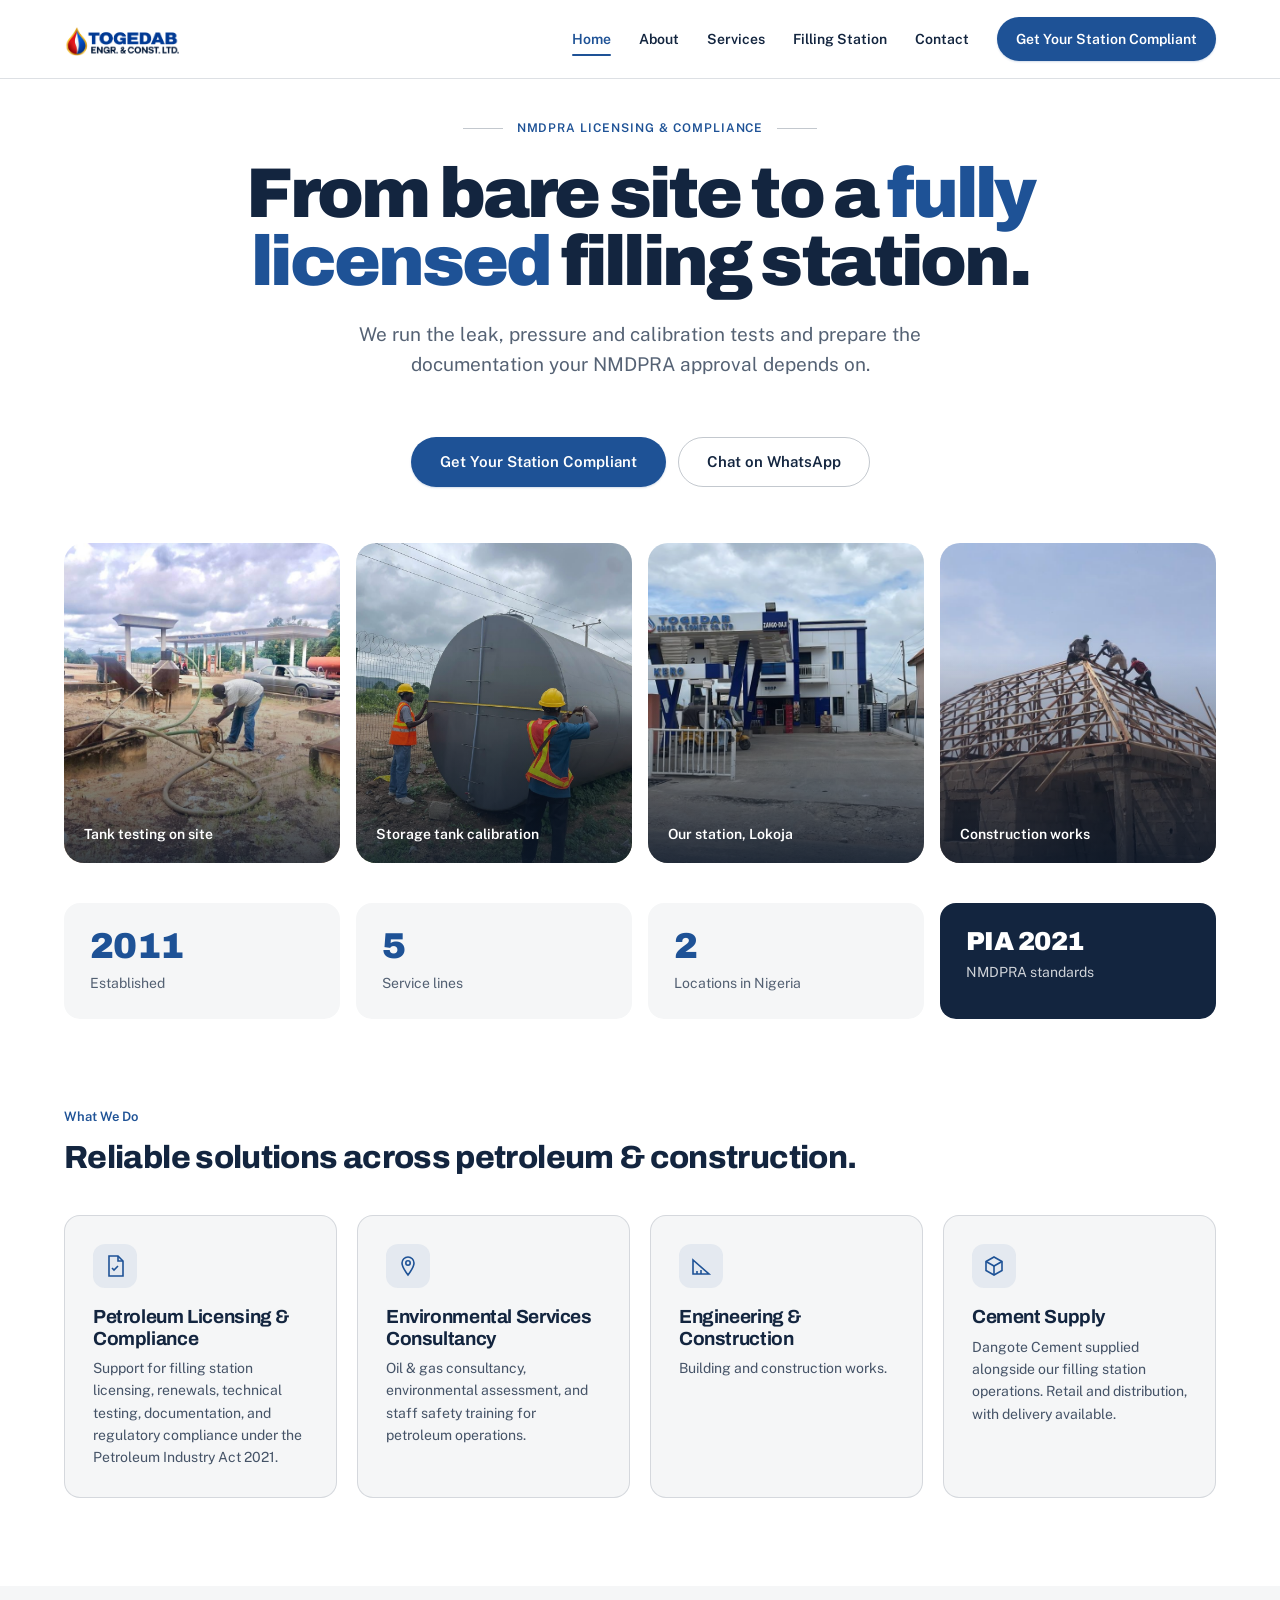
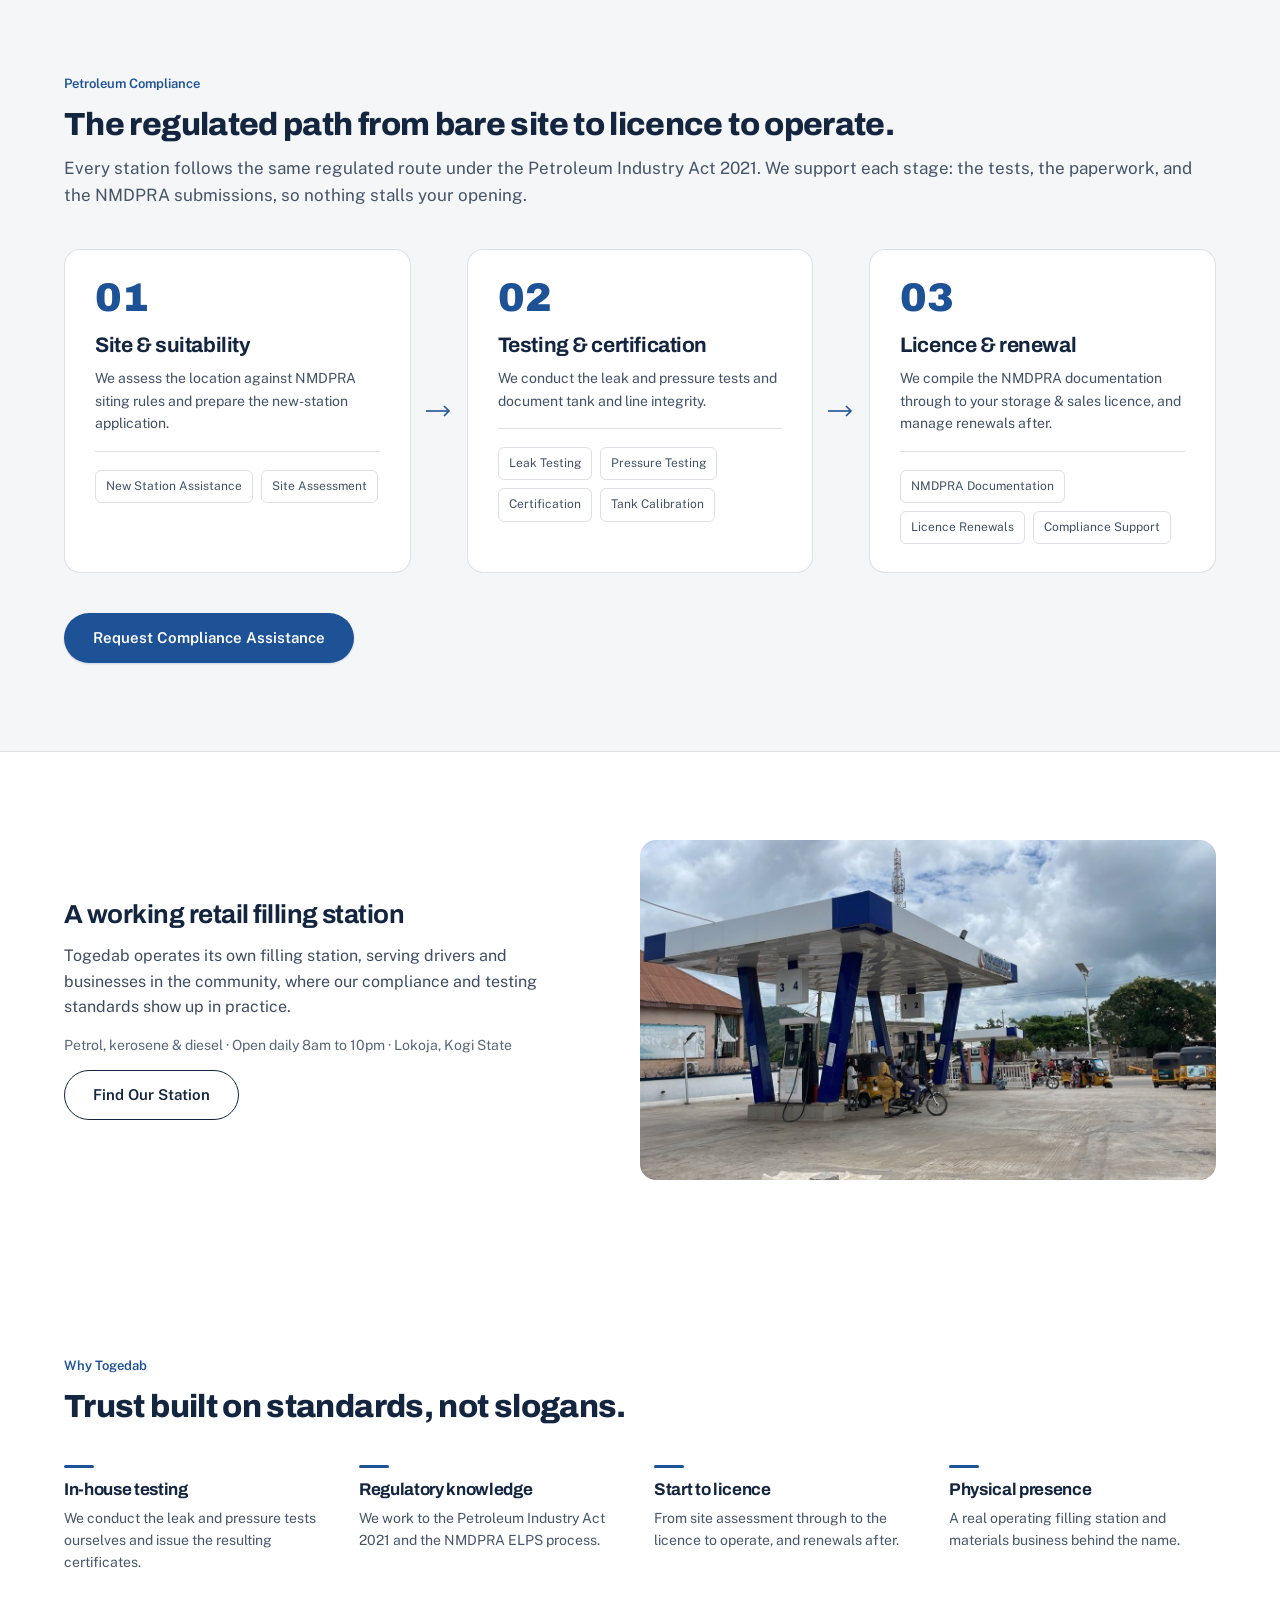
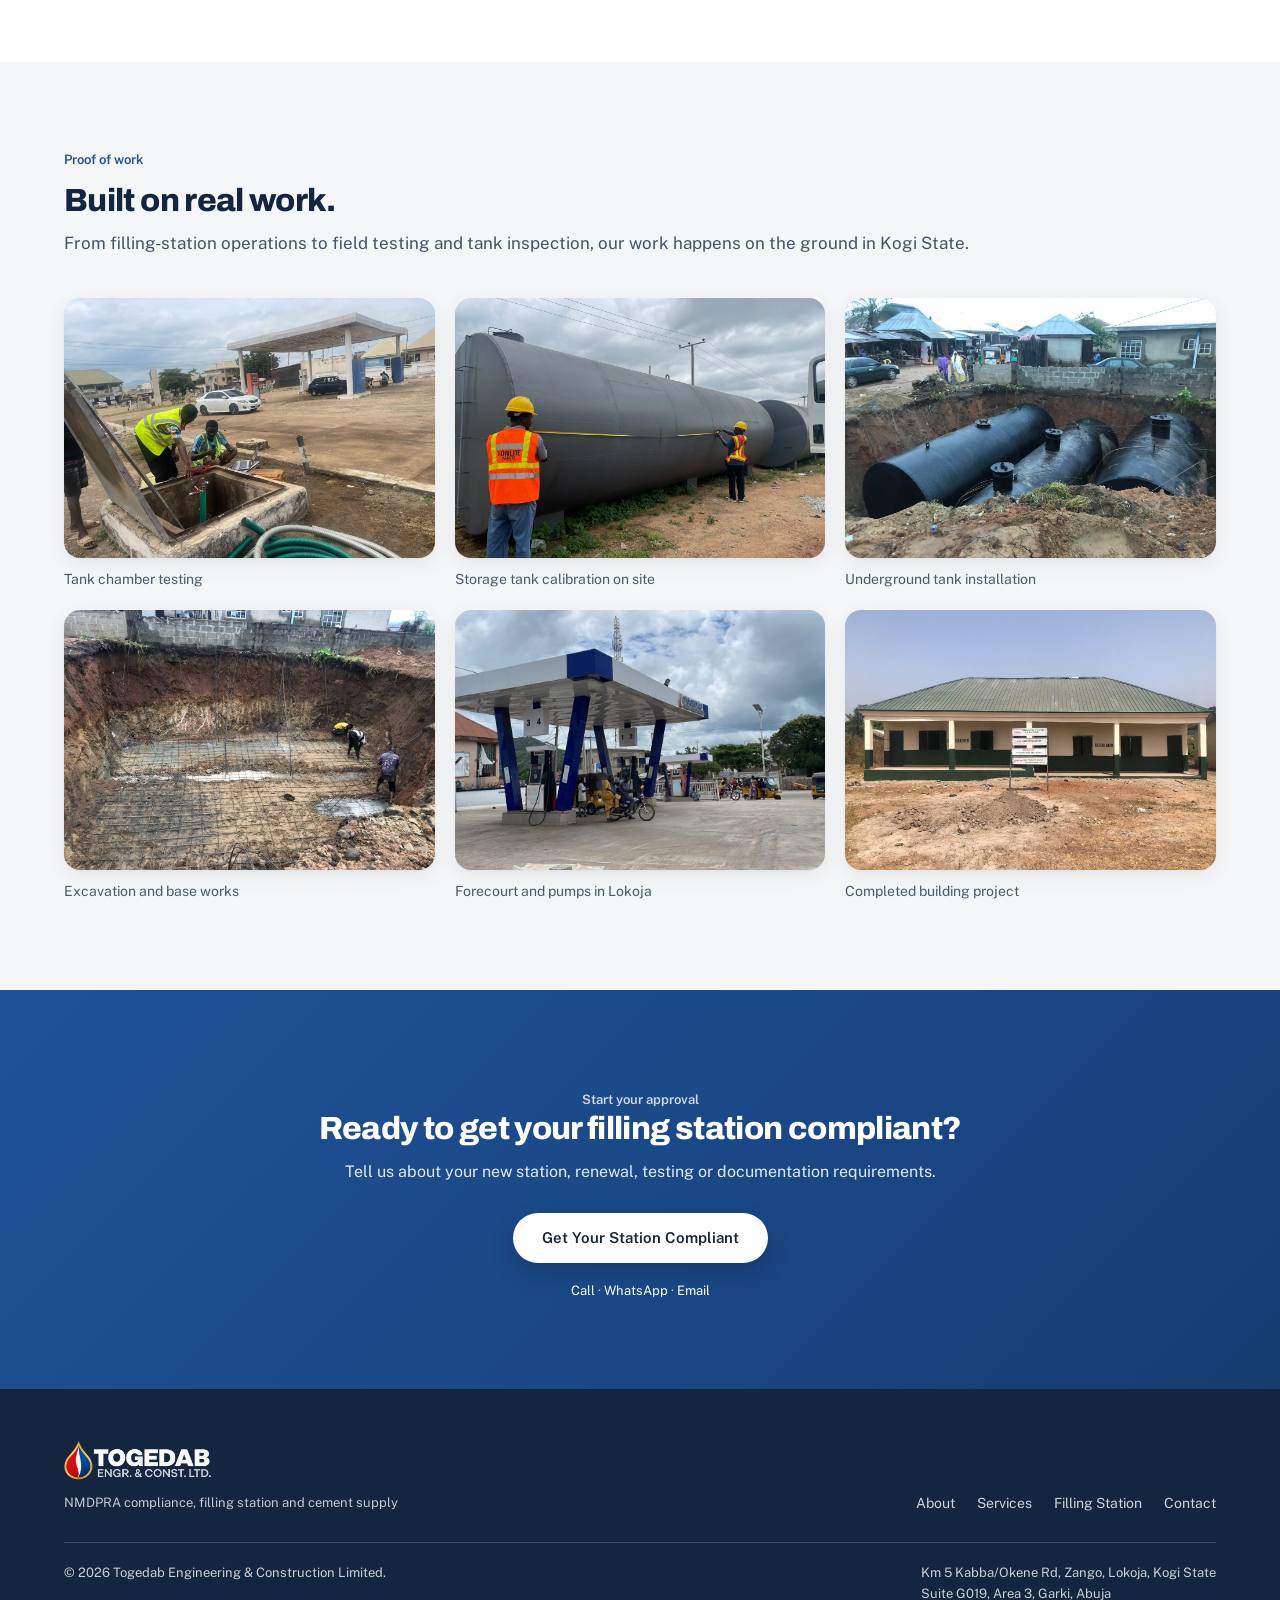
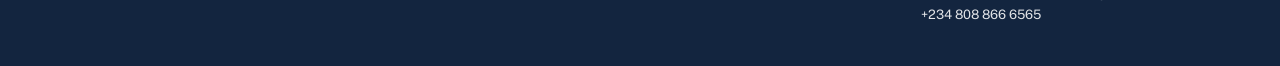
==== commit a1d3e8f2: "Replace field team photo with completed building project Removes the last staff photo, deletes unuse" ====
--- a/index.html
+++ b/index.html
@@ -181,7 +181,7 @@
         <figure class="shot"><img src="images/underground-tanks.jpg" alt="Three storage tanks placed in an excavated pit for underground installation."><figcaption>Underground tank installation</figcaption></figure>
         <figure class="shot"><img src="images/excavation.jpg" alt="Workers laying reinforcement in an excavated tank pit."><figcaption>Excavation and base works</figcaption></figure>
         <figure class="shot"><img src="images/forecourt.jpg" alt="Forecourt and fuel pumps at the Togedab station in Lokoja."><figcaption>Forecourt and pumps in Lokoja</figcaption></figure>
-        <figure class="shot"><img src="images/onsite-testing.jpg" alt="Two Togedab field technicians with testing equipment on site."><figcaption>Our field team on site</figcaption></figure>
+        <figure class="shot"><img src="images/completed-building.jpg" alt="Exterior of a finished building with a green roof and covered veranda."><figcaption>Completed building project</figcaption></figure>
       </div>
     </div>
   </section>
--- a/style.css
+++ b/style.css
@@ -75,7 +75,7 @@
 .section-head { margin-bottom: var(--block); }
 .eyebrow { font-size: 13px; font-weight: 600; color: var(--primary); margin-bottom: var(--head-gap); }
 .cta-band .eyebrow { color: rgba(255, 255, 255, .8); }
-.section-head .eyebrow { margin-top: 0; font-size: 13px; color: var(--primary); }
+.section-head .eyebrow, .page-head .eyebrow { margin-top: 0; font-size: 13px; color: var(--primary); }
 .section-head h2 { font-size: clamp(26px, 3.2vw, 32px); font-weight: 800; }
 .section-head p { margin-top: var(--head-gap); color: rgba(19,37,63,.78); font-size: 17px; }
 
@@ -491,7 +491,7 @@
   .page-head + .section { padding-top: 36px; }
 
   .section-head h2 { font-size: 22px; }
-  .eyebrow, .section-head .eyebrow { font-size: 12.5px; }
+  .eyebrow, .section-head .eyebrow, .page-head .eyebrow { font-size: 12.5px; }
 
   /* Info cards: no border, flat paper surface */
   .grid--4, .grid--3, .grid--2, .points, .values { grid-template-columns: 1fr; }
@@ -519,6 +519,8 @@
   .gallery { grid-template-columns: 1fr 1fr; gap: 10px; }
   .shot img { height: 130px; box-shadow: none; }
   .shot figcaption { font-size: 12.5px; margin-top: 8px; }
+  .gallery .shot:last-child:nth-child(odd) { grid-column: 1 / -1; }
+  .gallery .shot:last-child:nth-child(odd) img { height: 200px; }
 
   .svc-row { grid-template-columns: 36px 1fr; gap: 14px; padding: 20px 0; }
   .svc-row .n { font-size: 18px; }
